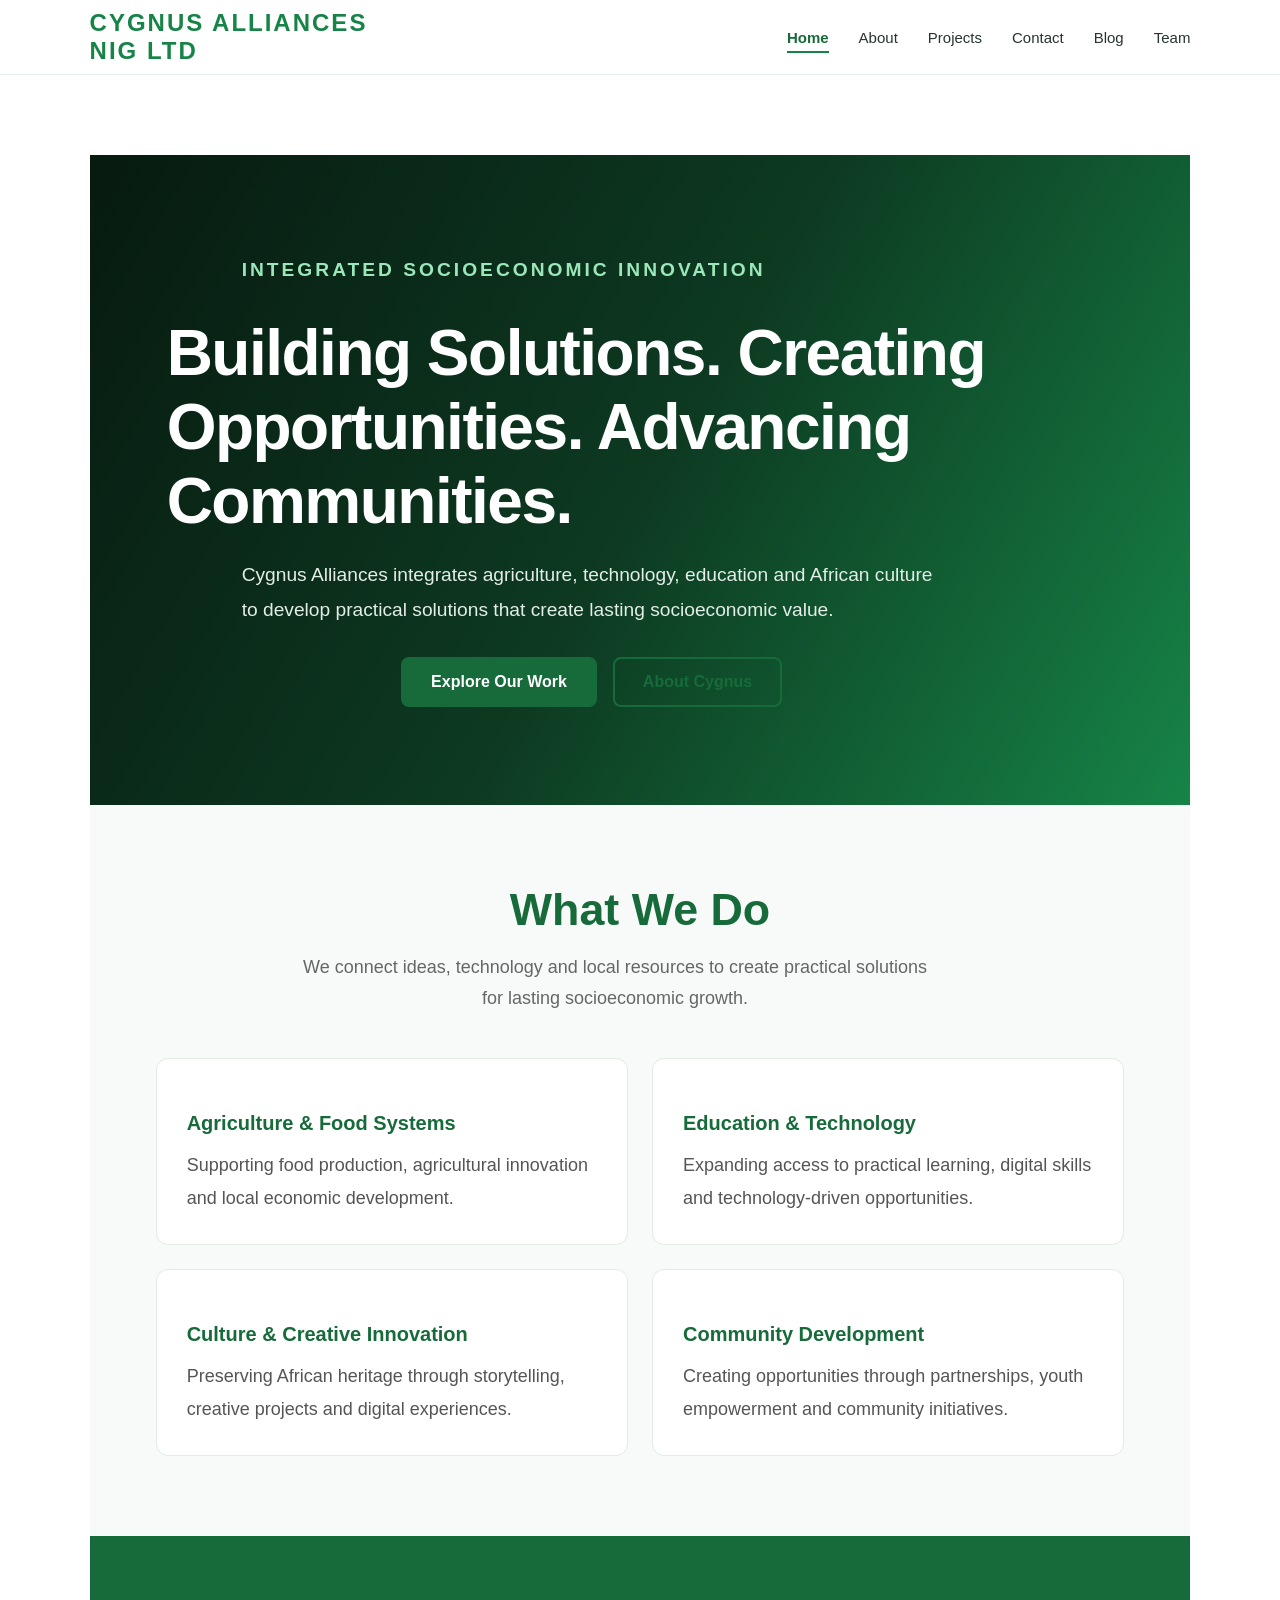
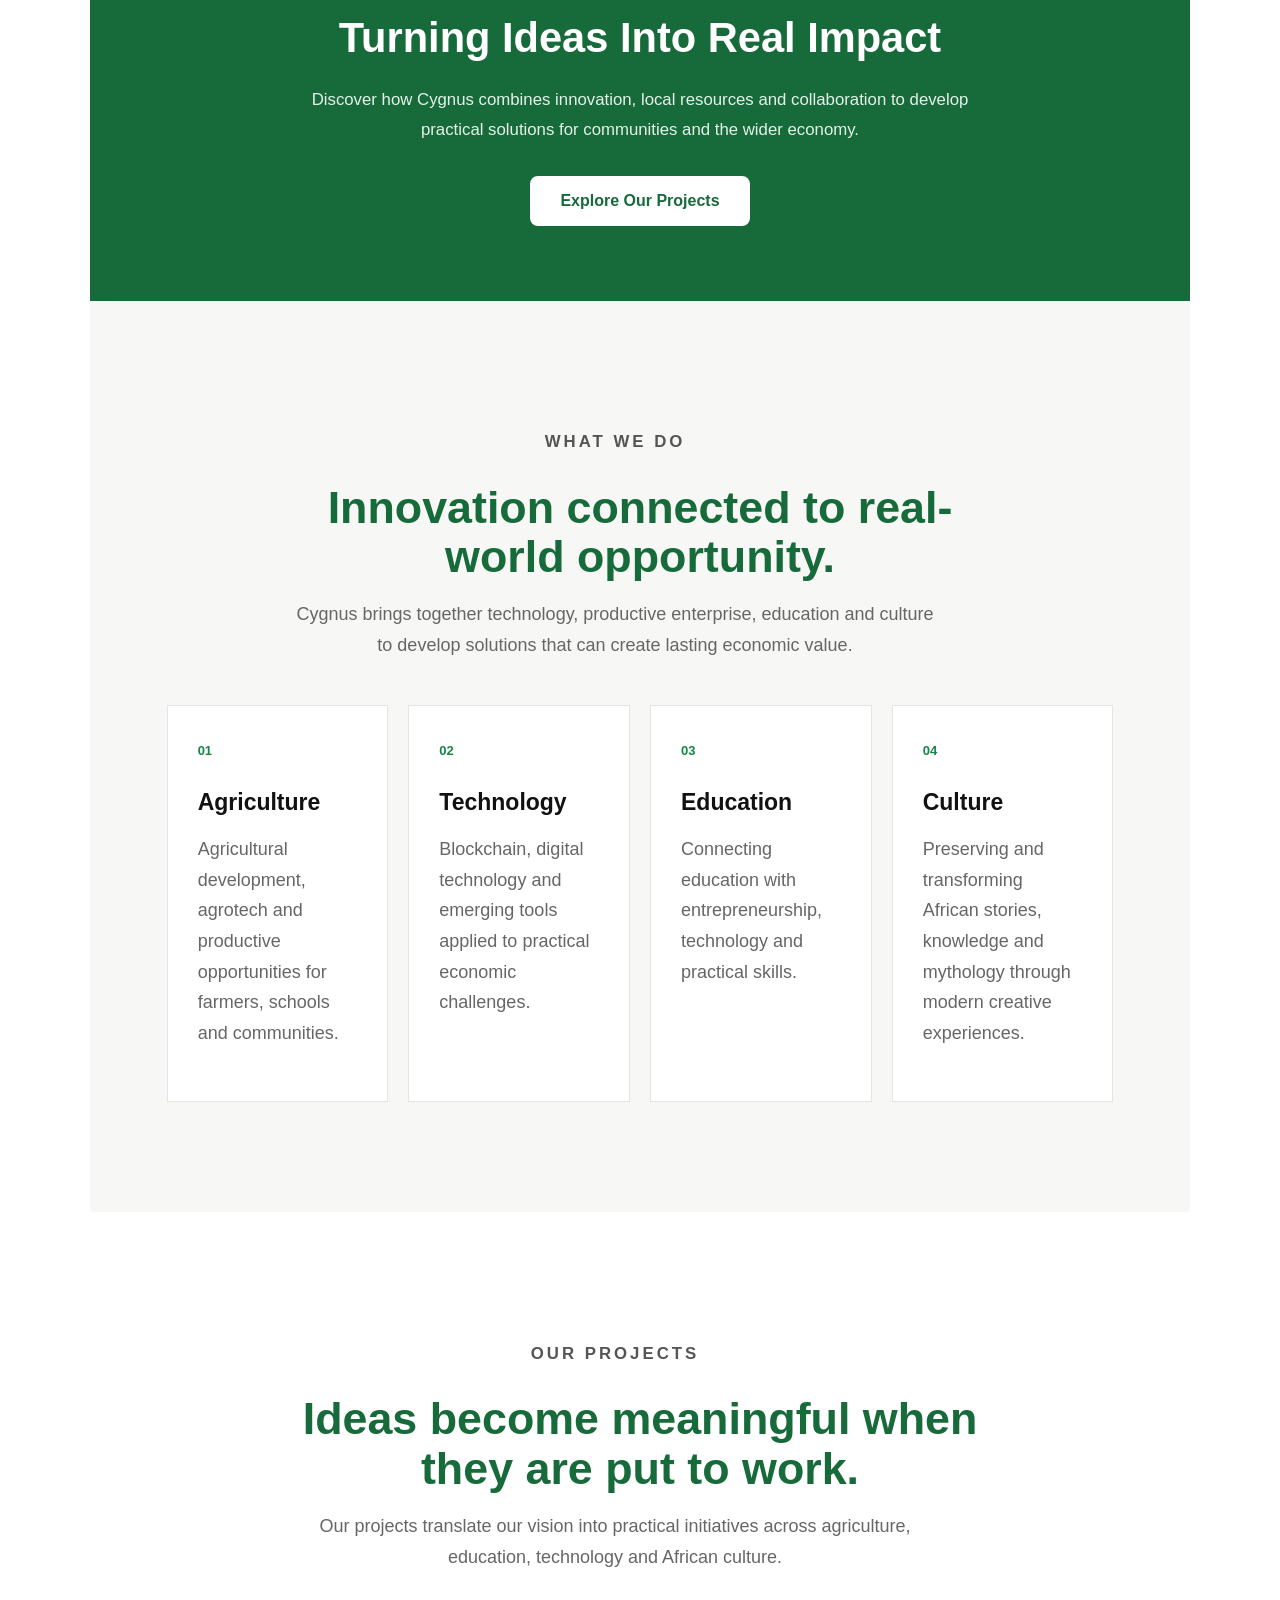
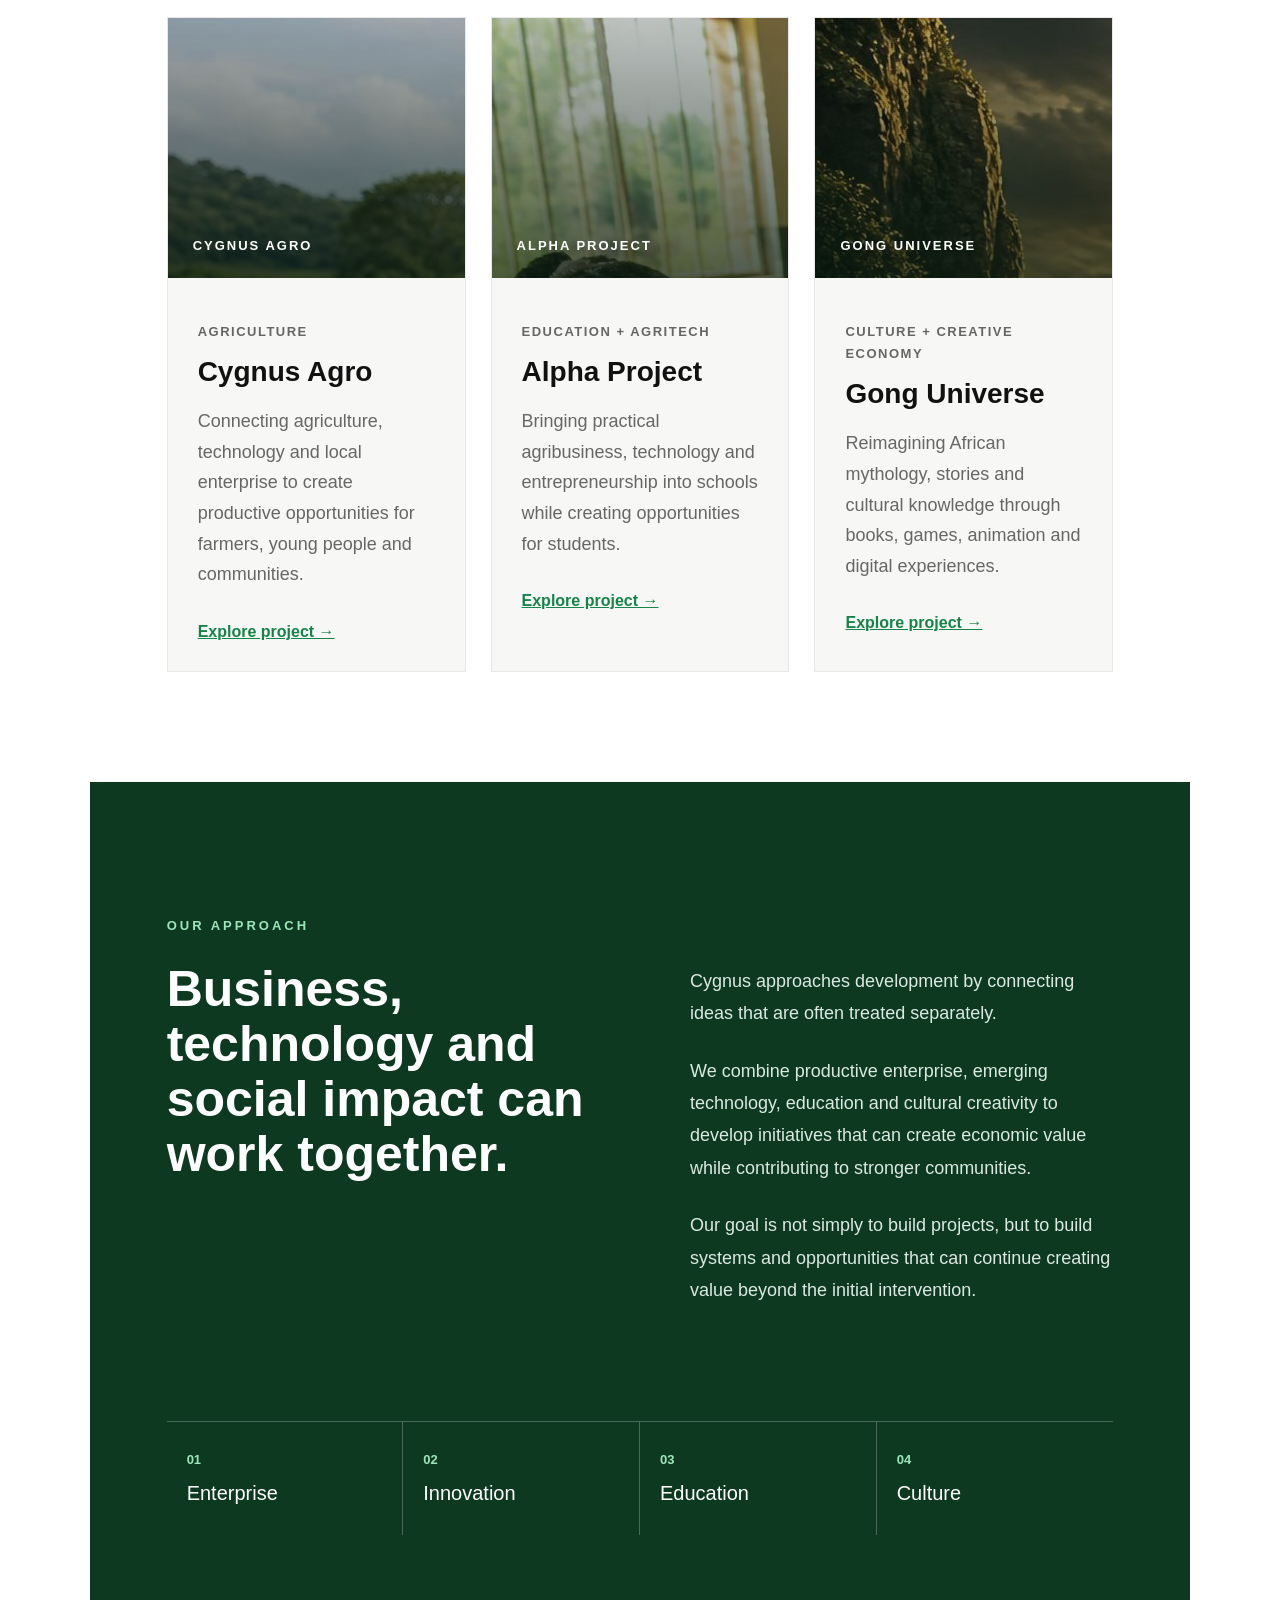
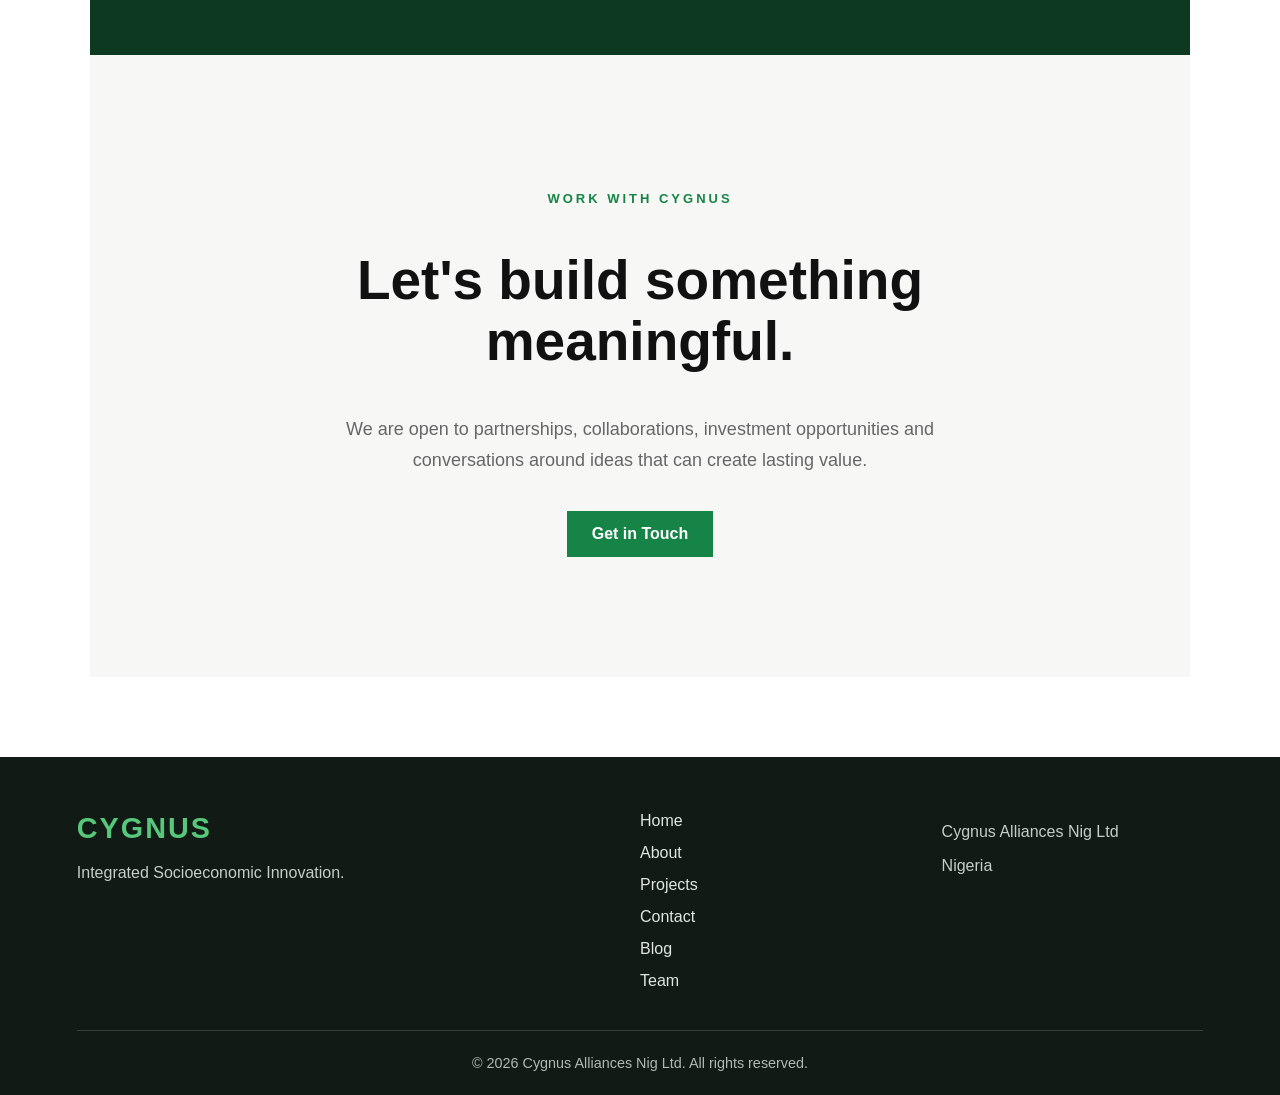
==== index.html @ 618f80ac "branched the Nav text Cygnus" ====
<!DOCTYPE html>
<html lang="en">

<head>

    <meta charset="UTF-8">

    <meta name="viewport" content="width=device-width, initial-scale=1.0">

    <title>Cygnus Alliances</title>

    <link rel="stylesheet" href="css/style.css">

</head>


<body>

    <header class="navbar">

    <div class="logo">
        CYGNUS ALLIANCES <br> NIG LTD
    </div>

    <nav>
        <a href="index.html" class="active" aria-current="page">Home</a>
        <a href="about.html">About</a>
        <a href="projects.html">Projects</a>
        <a href="contact.html">Contact</a>
        <a href="blog.html">Blog</a>
        <a href="team.html">Team</a>

    </nav>

</header>


    <main>

    <section class="hero">

        <div class="hero-content">

            <p class="eyebrow">
                INTEGRATED SOCIOECONOMIC INNOVATION
            </p>

            <h1>
                
Building Solutions. Creating Opportunities. Advancing Communities.

            </h1>

            <p class="hero-text">
                
Cygnus Alliances integrates agriculture, technology, education and African culture to develop practical solutions that create lasting socioeconomic value.

            </p>

            <div class="hero-buttons">

                <a href="projects.html" class="button primary">
                    Explore Our Work
                </a>

                <a href="about.html" class="button secondary">
                    About Cygnus
                </a>

            </div>

        </div>

        </section>

<section class="core-areas">
    <div class="section-heading">
        <h2>What We Do</h2>
        <p>
            We connect ideas, technology and local resources
            to create practical solutions for lasting socioeconomic growth.
        </p>
    </div>

    <div class="areas-grid">

        <div class="area-card">
            <h3>Agriculture &amp; Food Systems</h3>
            <p>
                Supporting food production, agricultural innovation
                and local economic development.
            </p>
        </div>

        <div class="area-card">
            <h3>Education &amp; Technology</h3>
            <p>
                Expanding access to practical learning, digital skills
                and technology-driven opportunities.
            </p>
        </div>

        <div class="area-card">
            <h3>Culture &amp; Creative Innovation</h3>
            <p>
                Preserving African heritage through storytelling,
                creative projects and digital experiences.
            </p>
        </div>

        <div class="area-card">
            <h3>Community Development</h3>
            <p>
                Creating opportunities through partnerships,
                youth empowerment and community initiatives.
            </p>
        </div>

    </div>
</section>

<section class="project-cta">
    <h2>Turning Ideas Into Real Impact</h2>

    <p>
        Discover how Cygnus combines innovation, local
        resources and collaboration to develop practical
        solutions for communities and the wider economy.
    </p>

    <a href="projects.html" class="button primary">
        Explore Our Projects
    </a>
</section>



    <!-- WHAT WE DO -->

    <section class="what-we-do">

        <div class="section-heading">

            <p class="eyebrow green">
                WHAT WE DO
            </p>

            <h2>
                Innovation connected to real-world opportunity.
            </h2>

            <p>
                Cygnus brings together technology, productive enterprise,
                education and culture to develop solutions that can create
                lasting economic value.
            </p>

        </div>


        <div class="services">

            <div class="service-card">

                <span>01</span>

                <h3>Agriculture</h3>

                <p>
                    Agricultural development, agrotech and productive
                    opportunities for farmers, schools and communities.
                </p>

            </div>


            <div class="service-card">

                <span>02</span>

                <h3>Technology</h3>

                <p>
                    Blockchain, digital technology and emerging tools
                    applied to practical economic challenges.
                </p>

            </div>


            <div class="service-card">

                <span>03</span>

                <h3>Education</h3>

                <p>
                    Connecting education with entrepreneurship,
                    technology and practical skills.
                </p>

            </div>


            <div class="service-card">

                <span>04</span>

                <h3>Culture</h3>

                <p>
                    Preserving and transforming African stories,
                    knowledge and mythology through modern creative
                    experiences.
                </p>

            </div>

        </div>

        </section>


    <!-- PROJECTS -->

    <section class="projects">

        <div class="section-heading">

            <p class="eyebrow green">
                OUR PROJECTS
            </p>

            <h2>
                Ideas become meaningful when they are put to work.
            </h2>

            <p>
                Our projects translate our vision into practical
                initiatives across agriculture, education, technology
                and African culture.
            </p>

        </div>


        <div class="project-grid">


            <!-- CYGNUS AGRO -->

            <article class="project-card">

                <div class="project-image agro-image">
                    <span>CYGNUS AGRO</span>
                </div>

                <div class="project-content">

                    <p class="project-category">
                        AGRICULTURE
                    </p>

                    <h3>
                        Cygnus Agro
                    </h3>

                    <p>
                        Connecting agriculture, technology and local
                        enterprise to create productive opportunities
                        for farmers, young people and communities.
                    </p>

                    <a href="projects.html">
                        Explore project →
                    </a>

                </div>

            </article>


            <!-- ALPHA PROJECT -->

            <article class="project-card">

                <div class="project-image alpha-image">
                    <span>ALPHA PROJECT</span>
                </div>

                <div class="project-content">

                    <p class="project-category">
                        EDUCATION + AGRITECH
                    </p>

                    <h3>
                        Alpha Project
                    </h3>

                    <p>
                        Bringing practical agribusiness, technology
                        and entrepreneurship into schools while
                        creating opportunities for students.
                    </p>

                    <a href="projects.html">
                        Explore project →
                    </a>

                </div>

            </article>


            <!-- GONG UNIVERSE -->

            <article class="project-card">

                <div class="project-image gong-image">
                    <span>GONG UNIVERSE</span>
                </div>

                <div class="project-content">

                    <p class="project-category">
                        CULTURE + CREATIVE ECONOMY
                    </p>

                    <h3>
                        Gong Universe
                    </h3>

                    <p>
                        Reimagining African mythology, stories and
                        cultural knowledge through books, games,
                        animation and digital experiences.
                    </p>

                    <a href="projects.html">
                        Explore project →
                    </a>

                </div>

            </article>


        </div>

        </section>


    <!-- OUR APPROACH -->

    <section class="approach">

        <div class="approach-content">

            <div class="approach-heading">

                <p class="eyebrow">
                    OUR APPROACH
                </p>

                <h2>
                    Business, technology and social impact can work together.
                </h2>

            </div>


            <div class="approach-text">

                <p>
                    Cygnus approaches development by connecting ideas
                    that are often treated separately.
                </p>

                <p>
                    We combine productive enterprise, emerging technology,
                    education and cultural creativity to develop initiatives
                    that can create economic value while contributing to
                    stronger communities.
                </p>

                <p>
                    Our goal is not simply to build projects, but to build
                    systems and opportunities that can continue creating
                    value beyond the initial intervention.
                </p>

            </div>

        </div>


        <div class="approach-pillars">

            <div>
                <strong>01</strong>
                <span>Enterprise</span>
            </div>

            <div>
                <strong>02</strong>
                <span>Innovation</span>
            </div>

            <div>
                <strong>03</strong>
                <span>Education</span>
            </div>

            <div>
                <strong>04</strong>
                <span>Culture</span>
            </div>

        </div>

        </section>


    <!-- CONTACT CTA -->

    <section class="contact-cta">

        <div class="contact-cta-content">

            <p class="eyebrow green"> 
                WORK WITH CYGNUS
            
            </p>

            <h2>
                Let's build something meaningful.
            </h2>

            <p>
                We are open to partnerships, collaborations,
                investment opportunities and conversations around
                ideas that can create lasting value.
            </p>

            <a href="contact.html" class="button cta-button">
                Get in Touch
            </a>

        </div>

    </section>


</main>
<footer>

    <div class="footer-content">

        <div class="footer-brand">

            <div class="logo">
                CYGNUS
            </div>

            <p>
                Integrated Socioeconomic Innovation.
            </p>

        </div>


        <div class="footer-links">

            <a href="index.html">Home</a>
            <a href="about.html">About</a>
            <a href="projects.html">Projects</a>
            <a href="contact.html">Contact</a>
            <a href="blog.html">Blog</a>
            <a href="team.html">Team</a>


        </div>


        <div class="footer-company">

            <p>
                Cygnus Alliances Nig Ltd
            </p>

            <p>
                Nigeria
            </p>

        </div>

    </div>


    <div class="footer-bottom">

        <p>
            © 2026 Cygnus Alliances Nig Ltd. All rights reserved.
        </p>

    </div>

</footer>

</body>

</html>
---- css/style.css ----
/* BASIC RESET */

* {
    box-sizing: border-box;
}

body {
    margin: 0;
    font-family: Arial, sans-serif;
    color: #111;
    background: white;
}


/* NAVIGATION */

.navbar {
    height: 75px;
    padding: 0 7%;
    display: flex;
    align-items: center;
    justify-content: space-between;

    background: white;
    border-bottom: 1px solid #eeeeee;
}

.logo {
    font-size: 24px;
    font-weight: bold;
    letter-spacing: 3px;
}

nav {
    display: flex;
    gap: 30px;
}

nav a {
    text-decoration: none;
    color: #111;
    font-size: 15px;
}

nav a:hover {
    color: #168447;
}
/* NAVIGATION POLISH */

.navbar {
    position: sticky;
    top: 0;
    z-index: 1000;
    background: rgba(255, 255, 255, 0.96);
    backdrop-filter: blur(12px);
    border-bottom: 1px solid #e8eee9;
}

.logo {
    font-weight: 800;
    letter-spacing: 2px;
    color: #168447;
}

.navbar nav a {
    position: relative;
    color: #26352c;
    text-decoration: none;
    transition: color 0.25s ease;
}

.navbar nav a:hover {
    color: #168447;
}

.navbar nav a::after {
    content: "";
    position: absolute;
    left: 0;
    bottom: -7px;
    width: 0;
    height: 2px;
    background: #168447;
    transition: width 0.25s ease;
}

.navbar nav a:hover::after {
    width: 100%;
}

/* MAIN CONTENT */

main {
    padding: 80px 7%;
}

h2 {
    font-size: 50px;
    max-width: 750px;
    line-height: 1.1;
}

main p {
    max-width: 650px;
    font-size: 18px;
    line-height: 1.7;
}
/* HERO SECTION */

.hero {
    min-height: 650px;

    display: flex;
    align-items: center;

    padding: 80px 7%;

    background:
        linear-gradient(
            120deg,
            #071a10,
            #0d3921,
            #168447
        );

    color: white;
}

.hero-content {
    max-width: 850px;
}

.eyebrow {
    color: #9be7b9;
    font-size: 13px;
    font-weight: bold;
    letter-spacing: 3px;
    margin-bottom: 25px;
}

.hero h1 {
    font-size: 65px;
    line-height: 1.05;
    margin: 0 0 30px;
}

.hero-text {
    max-width: 650px;
    font-size: 19px;
    line-height: 1.7;
    color: #e3eee7;
}

.hero-buttons {
    display: flex;
    gap: 15px;
    margin-top: 35px;
}

.button {
    display: inline-block;
    padding: 14px 25px;
    text-decoration: none;
    font-weight: bold;
    transition: 0.3s;
}

.primary {
    background: white;
    color: #0d3921;
}

.secondary {
    border: 1px solid rgba(255,255,255,0.5);
    color: white;
}

.button:hover {
    transform: translateY(-3px);
}
/* MOBILE RESPONSIVE DESIGN */

@media (max-width: 700px) {

    .navbar {
        height: auto;
        padding: 20px 6%;
        flex-direction: column;
        gap: 18px;
    }

    nav {
        gap: 18px;
        flex-wrap: wrap;
        justify-content: center;
    }

    .hero {
        min-height: 600px;
        padding: 70px 6%;
    }

    .hero h1 {
        font-size: 42px;
    }

    .hero-text {
        font-size: 17px;
    }

    .hero-buttons {
        flex-direction: column;
        align-items: flex-start;
    }

    .button {
        width: 100%;
        text-align: center;
    }

}
/* WHAT WE DO */

.what-we-do {
    padding: 110px 7%;
    background: #f7f8f6;
}

.section-heading {
    max-width: 750px;
    margin-bottom: 60px;
}

.green {
    color: #168447;
}

.section-heading h2 {
    font-size: 48px;
    line-height: 1.1;
    margin: 0 0 25px;
}

.section-heading > p:last-child {
    font-size: 18px;
    line-height: 1.7;
    color: #666;
}


/* SERVICE CARDS */

.services {
    display: grid;
    grid-template-columns: repeat(4, 1fr);
    gap: 20px;
}

.service-card {
    background: white;
    padding: 35px 30px;
    border: 1px solid #e5e5e5;
    transition: 0.3s;
}

.service-card span {
    font-size: 13px;
    font-weight: bold;
    color: #168447;
}

.service-card h3 {
    font-size: 23px;
    margin: 30px 0 15px;
}

.service-card p {
    color: #666;
    line-height: 1.7;
}

.service-card:hover {
    transform: translateY(-6px);
    border-color: #168447;
}


/* SERVICES ON SMALL SCREENS */

@media (max-width: 900px) {

    .services {
        grid-template-columns: repeat(2, 1fr);
    }

}


@media (max-width: 600px) {

    .section-heading h2 {
        font-size: 36px;
    }

    .services {
        grid-template-columns: 1fr;
    }

}
/* PROJECTS */

.projects {
    padding: 110px 7%;
    background: white;
}

.project-grid {
    display: grid;
    grid-template-columns: repeat(3, 1fr);
    gap: 25px;
}

.project-card {
    background: #f7f8f6;
    overflow: hidden;
    border: 1px solid #e8e8e8;
    transition: 0.3s;
}

.project-card:hover {
    transform: translateY(-6px);
}


/* PROJECT IMAGE AREAS */

.project-image {
    height: 260px;

    display: flex;
    align-items: flex-end;

    padding: 25px;

    background-size: cover;
    background-position: center;

    color: white;
}

.project-image span {
    font-size: 13px;
    font-weight: bold;
    letter-spacing: 2px;
}


/* TEMPORARY IMAGE BACKGROUNDS */

.agro-image {
    background:
        linear-gradient(
            rgba(7, 26, 16, 0.25),
            rgba(7, 26, 16, 0.7)
        ),
        url("../images/agro.jpg");

    background-color: #168447;
}

.alpha-image {
    background:
        linear-gradient(
            rgba(7, 26, 16, 0.25),
            rgba(7, 26, 16, 0.7)
        ),
        url("../images/alpha.jpg");

    background-color: #315f43;
}

.gong-image {
    background:
        linear-gradient(
            rgba(7, 26, 16, 0.25),
            rgba(7, 26, 16, 0.7)
        ),
        url("../images/gong.jpg");

    background-color: #452f20;
}


/* PROJECT CONTENT */

.project-content {
    padding: 30px;
}

.project-category {
    font-size: 12px;
    font-weight: bold;
    letter-spacing: 2px;
    color: #168447;
}

.project-content h3 {
    font-size: 28px;
    margin: 12px 0;
}

.project-content p {
    color: #666;
    line-height: 1.7;
}

.project-content a {
    display: inline-block;
    margin-top: 15px;
    color: #168447;
    font-weight: bold;
}


/* MOBILE */

@media (max-width: 900px) {

    .project-grid {
        grid-template-columns: 1fr;
    }

}
/* OUR APPROACH */

.approach {
    padding: 120px 7%;
    background: #0d3921;
    color: white;
}

.approach-content {
    display: grid;
    grid-template-columns: 1fr 1fr;
    gap: 100px;
    max-width: 1150px;
    margin: auto;
}

.approach-heading h2 {
    font-size: 50px;
    line-height: 1.1;
    margin-top: 20px;
}

.approach-text {
    padding-top: 45px;
}

.approach-text p {
    font-size: 18px;
    line-height: 1.8;
    color: #dce9e1;
    margin-bottom: 25px;
}

.approach-pillars {
    max-width: 1150px;
    margin: 90px auto 0;

    display: grid;
    grid-template-columns: repeat(4, 1fr);

    border-top: 1px solid rgba(255,255,255,0.25);
}

.approach-pillars div {
    padding: 30px 20px;
    border-right: 1px solid rgba(255,255,255,0.25);
}

.approach-pillars div:last-child {
    border-right: none;
}

.approach-pillars strong {
    display: block;
    font-size: 13px;
    color: #9be7b9;
    margin-bottom: 15px;
}

.approach-pillars span {
    font-size: 20px;
}


/* MOBILE */

@media (max-width: 800px) {

    .approach-content {
        grid-template-columns: 1fr;
        gap: 20px;
    }

    .approach-heading h2 {
        font-size: 38px;
    }

    .approach-text {
        padding-top: 0;
    }

    .approach-pillars {
        grid-template-columns: 1fr 1fr;
    }

    .approach-pillars div {
        border-bottom: 1px solid rgba(255,255,255,0.25);
    }

}
/* CONTACT CTA */

.contact-cta {
    padding: 120px 7%;
    text-align: center;
    background: #f7f8f6;
}

.contact-cta-content {
    max-width: 750px;
    margin: auto;
}

.contact-cta h2 {
    font-size: 55px;
    line-height: 1.1;
    margin: 15px 0 25px;
}

.contact-cta p:not(.eyebrow) {
    font-size: 18px;
    line-height: 1.7;
    color: #666;
    margin-bottom: 35px;
}

.cta-button {
    background: #168447;
    color: white;
}


/* FOOTER */

footer {
    background: #071a10;
    color: white;
    padding: 65px 7% 25px;
}

.footer-content {
    display: grid;
    grid-template-columns: 2fr 1fr 1fr;
    gap: 50px;
    max-width: 1150px;
    margin: auto;
}

.footer-brand p {
    color: #aebdb4;
    margin-top: 12px;
}

.footer-links {
    display: flex;
    flex-direction: column;
    gap: 12px;
}

.footer-links a {
    color: #dce9e1;
    text-decoration: none;
}

.footer-links a:hover {
    color: #9be7b9;
}

.footer-company p {
    color: #aebdb4;
    margin: 0 0 8px;
}

.footer-bottom {
    max-width: 1150px;
    margin: 55px auto 0;
    padding-top: 25px;
    border-top: 1px solid rgba(255,255,255,0.15);
}

.footer-bottom p {
    color: #7e9185;
    font-size: 13px;
}


/* MOBILE */

@media (max-width: 700px) {

    .contact-cta h2 {
        font-size: 40px;
    }

    .footer-content {
        grid-template-columns: 1fr;
        gap: 35px;
    }

}
/* ABOUT PAGE */

.page-hero {
    padding: 130px 7% 100px;
    background: #071a10;
    color: white;
}

.page-hero > div {
    max-width: 900px;
    margin: auto;
}

.page-hero h1 {
    font-size: 64px;
    line-height: 1.1;
    margin: 20px 0 30px;
}

.page-hero p:not(.eyebrow) {
    max-width: 700px;
    font-size: 19px;
    line-height: 1.7;
    color: #c7d5cd;
}

.about-intro {
    padding: 110px 7%;
    display: grid;
    grid-template-columns: 1fr 1fr;
    gap: 80px;
    max-width: 1150px;
    margin: auto;
}

.about-intro h2 {
    font-size: 42px;
    line-height: 1.2;
}

.about-text {
    padding-top: 25px;
}

.about-text p {
    font-size: 18px;
    line-height: 1.8;
    color: #666;
    margin-bottom: 25px;
}

.mission-section {
    padding: 100px 7%;
    background: #f7f8f6;
    display: grid;
    grid-template-columns: 1fr 1fr;
    gap: 30px;
}

.mission-card {
    background: white;
    padding: 50px;
    border: 1px solid #e5e9e5;
}

.mission-card h2 {
    font-size: 32px;
    line-height: 1.3;
    margin-top: 20px;
}

@media (max-width: 700px) {

    .page-hero {
        padding: 90px 7% 70px;
    }

    .page-hero h1 {
        font-size: 42px;
    }

    .about-intro {
        grid-template-columns: 1fr;
        gap: 30px;
        padding: 80px 7%;
    }

    .about-intro h2 {
        font-size: 34px;
    }

    .mission-section {
        grid-template-columns: 1fr;
        padding: 70px 7%;
    }

    .mission-card {
        padding: 35px;
    }

    .mission-card h2 {
        font-size: 27px;
    }

}
/* PROJECTS PAGE */

.project-page {
    padding: 100px 7%;
    max-width: 1200px;
    margin: auto;
}

.project-detail {
    display: grid;
    grid-template-columns: 1fr 1fr;
    gap: 70px;
    align-items: center;
    margin-bottom: 120px;
}

.project-detail.reverse {
    direction: rtl;
}

.project-detail.reverse .project-detail-content {
    direction: ltr;
}

.project-detail-image {
    min-height: 420px;
    display: flex;
    align-items: flex-end;
    padding: 30px;
    background-size: cover;
    background-position: center;
}

.project-detail-image span {
    color: white;
    font-size: 14px;
    font-weight: bold;
    letter-spacing: 2px;
}

.project-detail-content h2 {
    font-size: 48px;
    margin: 12px 0 25px;
}

.project-detail-content p:not(.project-category) {
    font-size: 17px;
    line-height: 1.8;
    color: #666;
    margin-bottom: 20px;
}

.project-category {
    color: #168447;
    font-size: 13px;
    font-weight: bold;
    letter-spacing: 1.5px;
}

@media (max-width: 700px) {

    .project-page {
        padding: 70px 7%;
    }

    .project-detail,
    .project-detail.reverse {
        grid-template-columns: 1fr;
        direction: ltr;
        gap: 35px;
        margin-bottom: 80px;
    }

    .project-detail-image {
        min-height: 300px;
    }

    .project-detail-content h2 {
        font-size: 38px;
    }

}
/* CONTACT PAGE */

.contact-section {
    padding: 110px 7%;
    max-width: 1150px;
    margin: auto;
    display: grid;
    grid-template-columns: 1fr 1fr;
    gap: 90px;
}

.contact-intro h2 {
    font-size: 42px;
    line-height: 1.2;
    margin: 15px 0 25px;
}

.contact-intro > p:not(.eyebrow) {
    font-size: 18px;
    line-height: 1.8;
    color: #666;
}

.contact-details {
    display: flex;
    flex-direction: column;
    gap: 35px;
}

.contact-item {
    padding-bottom: 25px;
    border-bottom: 1px solid #ddd;
}

.contact-item span {
    font-size: 12px;
    font-weight: bold;
    letter-spacing: 1.5px;
    color: #168447;
}

.contact-item h3 {
    font-size: 20px;
    margin-top: 10px;
    line-height: 1.4;
}

.contact-bottom {
    padding: 100px 7%;
    background: #f7f8f6;
}

.contact-bottom > div {
    max-width: 800px;
    margin: auto;
    text-align: center;
}

.contact-bottom h2 {
    font-size: 48px;
    line-height: 1.2;
    margin: 15px 0 20px;
}

.contact-bottom p:not(.eyebrow) {
    color: #666;
    font-size: 18px;
    line-height: 1.7;
    margin-bottom: 30px;
}

@media (max-width: 700px) {

    .contact-section {
        grid-template-columns: 1fr;
        gap: 60px;
        padding: 80px 7%;
    }

    .contact-intro h2 {
        font-size: 34px;
    }

    .contact-bottom {
        padding: 75px 7%;
    }

    .contact-bottom h2 {
        font-size: 36px;
    }

}
/* HERO ANIMATION */

.hero-content {
    animation: heroReveal 1s ease-out both;
}

@keyframes heroReveal {
    from {
        opacity: 0;
        transform: translateY(25px);
    }

    to {
        opacity: 1;
        transform: translateY(0);
    }
}

.hero-buttons .button {
    transition:
        transform 0.25s ease,
        background 0.25s ease,
        box-shadow 0.25s ease;
}

.hero-buttons .button:hover {
    transform: translateY(-3px);
    box-shadow: 0 10px 25px rgba(0, 0, 0, 0.15);
}
.contact-cta-content {
    display: flex;
    flex-direction: column;
    align-items: center;
    text-align: center;
    margin-left: auto;
    margin-right: auto;
}
.contact-bottom-content {
    display: flex;
    flex-direction: column;
    align-items: center;
    text-align: center;
    margin-left: auto;
    margin-right: auto;
}

/* Cygnus Contact Form */

.contact-form {
    max-width: 700px;
    margin: 60px auto;
    padding: 35px;
    background: #ffffff;
    border-radius: 14px;
    box-shadow: 0 8px 30px rgba(0, 0, 0, 0.08);
}

.contact-form h2 {
    color: #176b3a;
    font-size: 2rem;
    margin-bottom: 12px;
}

.contact-form p {
    color: #555555;
    line-height: 1.7;
    margin-bottom: 28px;
}

.contact-form form {
    display: flex;
    flex-direction: column;
    gap: 12px;
}

.contact-form label {
    color: #222222;
    font-weight: 600;
    margin-top: 8px;
}

.contact-form input,
.contact-form textarea {
    width: 100%;
    padding: 14px;
    border: 1px solid #d5ded7;
    border-radius: 8px;
    font: inherit;
    box-sizing: border-box;
    outline: none;
    transition: border-color 0.3s, box-shadow 0.3s;
}

.contact-form input:focus,
.contact-form textarea:focus {
    border-color: #198754;
    box-shadow: 0 0 0 3px rgba(25, 135, 84, 0.12);
}

.contact-form textarea {
    resize: vertical;
}

.contact-form button {
    margin-top: 16px;
    padding: 15px 22px;
    border: none;
    border-radius: 8px;
    background: #176b3a;
    color: #ffffff;
    font: inherit;
    font-weight: 600;
    cursor: pointer;
    transition: background 0.3s, transform 0.3s;
}

.contact-form button:hover {
    background: #104d2a;
    transform: translateY(-2px);
}

@media (max-width: 600px) {
    .contact-form {
        margin: 35px 16px;
        padding: 24px 18px;
    }

    .contact-form h2 {
        font-size: 1.6rem;
    }
}

/* Homepage Hero Heading */

.hero h1 {
    max-width: 900px;
    margin: 0 auto 20px;
    font-size: clamp(2.2rem, 5vw, 4.5rem);
    line-height: 1.15;
    font-weight: 800;
    letter-spacing: -1.5px;
}

.hero p {
    max-width: 700px;
    margin: 0 auto 30px;
    font-size: clamp(1rem, 2vw, 1.2rem);
    line-height: 1.8;
}

@media (max-width: 600px) {
    .hero h1 {
        letter-spacing: -0.5px;
    }
}

/* Hero Buttons */

.hero-buttons {
    display: flex;
    justify-content: center;
    align-items: center;
    gap: 16px;
    flex-wrap: wrap;
    margin-top: 30px;
}

.hero-buttons .button {
    display: inline-block;
    padding: 14px 28px;
    border-radius: 8px;
    text-decoration: none;
    font-weight: 600;
    font-size: 1rem;
    transition: all 0.3s ease;
}

.hero-buttons .primary {
    background: #176b3a;
    color: #ffffff;
    border: 2px solid #176b3a;
}

.hero-buttons .primary:hover {
    background: #104d2a;
    border-color: #104d2a;
    transform: translateY(-3px);
}

.hero-buttons .secondary {
    background: transparent;
    color: #176b3a;
    border: 2px solid #176b3a;
}

.hero-buttons .secondary:hover {
    background: #176b3a;
    color: #ffffff;
    transform: translateY(-3px);
}

.hero-buttons .button:focus-visible {
    outline: 3px solid #82c99a;
    outline-offset: 4px;
}

@media (max-width: 480px) {
    .hero-buttons {
        gap: 12px;
    }

    .hero-buttons .button {
        padding: 12px 20px;
        font-size: 0.95rem;
    }
}

/* Cygnus Core Areas */

.core-areas {
    padding: 80px 6%;
    background: #f7faf8;
}

.section-heading {
    max-width: 700px;
    margin: 0 auto 45px;
    text-align: center;
}

.section-heading h2 {
    color: #176b3a;
    font-size: clamp(2rem, 4vw, 2.8rem);
    margin-bottom: 16px;
}

.section-heading p {
    color: #555;
    font-size: 1.05rem;
    line-height: 1.8;
}

.areas-grid {
    display: grid;
    grid-template-columns: repeat(2, minmax(0, 1fr));
    gap: 24px;
    max-width: 1100px;
    margin: 0 auto;
}

.area-card {
    background: #ffffff;
    padding: 30px;
    border: 1px solid #e2ebe4;
    border-radius: 12px;
    transition: transform 0.3s ease,
                box-shadow 0.3s ease,
                border-color 0.3s ease;
}

.area-card:hover {
    transform: translateY(-5px);
    border-color: #198754;
    box-shadow: 0 12px 28px rgba(0, 0, 0, 0.07);
}

.area-card h3 {
    color: #176b3a;
    font-size: 1.25rem;
    line-height: 1.4;
    margin-bottom: 12px;
}

.area-card p {
    color: #555;
    line-height: 1.8;
    margin: 0;
}

@media (max-width: 650px) {
    .core-areas {
        padding: 55px 20px;
    }

    .areas-grid {
        grid-template-columns: 1fr;
        gap: 18px;
    }

    .area-card {
        padding: 24px;
    }
}

/* Project Call to Action */

.project-cta {
    padding: 75px 24px;
    text-align: center;
    background: #176b3a;
    color: #ffffff;
}

.project-cta h2 {
    max-width: 750px;
    margin: 0 auto 20px;
    font-size: clamp(1.8rem, 4vw, 2.6rem);
    line-height: 1.3;
}

.project-cta p {
    max-width: 680px;
    margin: 0 auto 30px;
    color: #e5f2e9;
    line-height: 1.8;
    font-size: 1.05rem;
}

.project-cta .button {
    display: inline-block;
    padding: 14px 28px;
    border-radius: 8px;
    border: 2px solid #ffffff;
    background: #ffffff;
    color: #176b3a;
    text-decoration: none;
    font-weight: 600;
    transition: transform 0.3s ease,
                background 0.3s ease,
                color 0.3s ease;
}

.project-cta .button:hover {
    background: transparent;
    color: #ffffff;
    transform: translateY(-3px);
}

@media (max-width: 600px) {
    .project-cta {
        padding: 55px 20px;
    }

    .project-cta p {
        font-size: 1rem;
    }
}

/* Cygnus Website Footer */

footer {
    background: #111a14;
    color: #ffffff;
    padding: 55px 6% 20px;
}

.footer-content {
    max-width: 1200px;
    margin: 0 auto;
    display: grid;
    grid-template-columns: 2fr 1fr 1fr;
    gap: 40px;
    align-items: start;
}

.footer-brand .logo {
    font-size: 1.8rem;
    font-weight: 800;
    color: #56c77b;
    letter-spacing: 2px;
    margin-bottom: 14px;
}

.footer-brand p,
.footer-company p {
    color: #c5cec8;
    line-height: 1.8;
    margin: 6px 0;
}

.footer-links {
    display: flex;
    flex-direction: column;
    gap: 14px;
}

.footer-links a {
    color: #e0e7e2;
    text-decoration: none;
    transition: color 0.3s ease;
}

.footer-links a:hover {
    color: #56c77b;
}

.footer-bottom {
    max-width: 1200px;
    margin: 40px auto 0;
    padding-top: 20px;
    border-top: 1px solid #354139;
    text-align: center;
}

.footer-bottom p {
    color: #aebbb2;
    font-size: 0.9rem;
    line-height: 1.7;
    margin: 0;
}

@media (max-width: 650px) {
    .footer-content {
        grid-template-columns: 1fr;
        gap: 28px;
    }

    footer {
        padding: 40px 22px 20px;
    }

    .footer-bottom {
        margin-top: 30px;
    }
}

/* About Page: Our Approach */

.approach-section {
    padding: 80px 6%;
    background: #f7faf8;
}

.approach-grid {
    display: grid;
    grid-template-columns: repeat(3, minmax(0, 1fr));
    gap: 24px;
    max-width: 1100px;
    margin: 40px auto 0;
}

.approach-card {
    background: #ffffff;
    padding: 28px;
    border: 1px solid #e2ebe4;
    border-radius: 12px;
    transition: transform 0.3s ease,
                box-shadow 0.3s ease;
}

.approach-card:hover {
    transform: translateY(-4px);
    box-shadow: 0 10px 25px rgba(0, 0, 0, 0.06);
}

.approach-card h3 {
    color: #176b3a;
    font-size: 1.15rem;
    line-height: 1.5;
    margin-bottom: 12px;
}

.approach-card p {
    color: #555555;
    line-height: 1.8;
    margin: 0;
}

@media (max-width: 750px) {
    .approach-section {
        padding: 55px 20px;
    }

    .approach-grid {
        grid-template-columns: 1fr;
        gap: 18px;
    }
}

/* Projects Page Closing Section */
.projects-closing {
    padding: 75px 24px;
    text-align: center;
    background: #f7faf8;
}

.projects-closing .eyebrow {
    color: #176b3a;
    font-size: 0.85rem;
    font-weight: 700;
    letter-spacing: 1.5px;
    margin-bottom: 18px;
}

.projects-closing h2 {
    max-width: 750px;
    margin: 0 auto 20px;
    color: #176b3a;
    font-size: clamp(1.8rem, 4vw, 2.6rem);
    line-height: 1.3;
}

.projects-closing > p:not(.eyebrow) {
    max-width: 700px;
    margin: 0 auto 30px;
    color: #555;
    font-size: 1.05rem;
    line-height: 1.8;
}

.projects-closing .button {
    display: inline-block;
    padding: 14px 28px;
    border-radius: 8px;
    background: #176b3a;
    color: #ffffff;
    border: 2px solid #176b3a;
    text-decoration: none;
    font-weight: 600;
    transition: background 0.3s ease,
                transform 0.3s ease;
}

.projects-closing .button:hover {
    background: #104d2a;
    border-color: #104d2a;
    transform: translateY(-3px);
}

@media (max-width: 600px) {
    .projects-closing {
        padding: 55px 20px;
    }

    .projects-closing > p:not(.eyebrow) {
        font-size: 1rem;
    }
}

/* Active Navigation Link */
nav a.active {
    color: #176b3a;
    font-weight: 700;
}

nav a.active::after {
    width: 100%;
}

/* Contact Page Options */
.contact-options {
    padding: 70px 6%;
    background: #f7faf8;
}

.contact-options-grid {
    display: grid;
    grid-template-columns: repeat(3, minmax(0, 1fr));
    gap: 22px;
    max-width: 1100px;
    margin: 0 auto;
}

.contact-option {
    padding: 28px;
    background: #ffffff;
    border: 1px solid #e2ebe4;
    border-radius: 12px;
    transition: transform 0.3s ease,
                box-shadow 0.3s ease;
}

.contact-option:hover {
    transform: translateY(-4px);
    box-shadow: 0 10px 25px rgba(0, 0, 0, 0.06);
}

.contact-option h3 {
    margin-bottom: 12px;
    color: #176b3a;
    font-size: 1.2rem;
}

.contact-option p {
    margin: 0;
    color: #555555;
    line-height: 1.8;
}

@media (max-width: 750px) {
    .contact-options {
        padding: 55px 20px;
    }

    .contact-options-grid {
        grid-template-columns: 1fr;
        gap: 18px;
    }
}

/* Contact Form Section Styling */
.contact-form {
    padding: 80px 24px;
    background: #edf5ef;
}

.contact-form h2 {
    max-width: 700px;
    margin: 0 auto 14px;
    color: #176b3a;
    font-size: clamp(1.8rem, 4vw, 2.5rem);
    text-align: center;
    line-height: 1.3;
}

.contact-form > p {
    max-width: 650px;
    margin: 0 auto 35px;
    color: #536158;
    text-align: center;
    line-height: 1.8;
}

.contact-form form {
    max-width: 700px;
    margin: 0 auto;
    padding: 35px;
    background: #ffffff;
    border: 1px solid #dce9df;
    border-radius: 16px;
    box-shadow: 0 12px 35px rgba(23, 107, 58, 0.08);
}

.contact-form label {
    display: block;
    margin: 18px 0 8px;
    color: #24382b;
    font-weight: 600;
}

.contact-form input,
.contact-form textarea {
    width: 100%;
    padding: 13px 14px;
    border: 1px solid #d3ded6;
    border-radius: 8px;
    background: #fbfdfb;
    color: #24382b;
    font: inherit;
    box-sizing: border-box;
    transition: border-color 0.2s ease,
                box-shadow 0.2s ease;
}

.contact-form input:focus,
.contact-form textarea:focus {
    outline: none;
    border-color: #198754;
    box-shadow: 0 0 0 3px rgba(25, 135, 84, 0.12);
}

.contact-form textarea {
    resize: vertical;
    min-height: 150px;
}

.contact-form button {
    display: inline-block;
    margin-top: 24px;
    padding: 14px 28px;
    border: 2px solid #176b3a;
    border-radius: 8px;
    background: #176b3a;
    color: #ffffff;
    font: inherit;
    font-weight: 600;
    cursor: pointer;
    transition: background 0.3s ease,
                transform 0.3s ease;
}

.contact-form button:hover {
    background: #104d2a;
    border-color: #104d2a;
    transform: translateY(-2px);
}

.contact-form button:focus-visible {
    outline: 3px solid #82c99a;
    outline-offset: 4px;
}

@media (max-width: 600px) {
    .contact-form {
        padding: 55px 18px;
    }

    .contact-form form {
        padding: 24px 20px;
    }

    .contact-form button {
        width: 100%;
    }
}

/* Blog and Team Pages */
.blog-section,
.team-section {
    padding: 80px 6%;
    background: #f7faf8;
}

.blog-grid,
.team-grid {
    display: grid;
    grid-template-columns: repeat(3, minmax(0, 1fr));
    gap: 24px;
    max-width: 1150px;
    margin: 40px auto 0;
}

.blog-card,
.team-card {
    overflow: hidden;
    background: #ffffff;
    border: 1px solid #e2ebe4;
    border-radius: 12px;
    transition: transform 0.3s ease,
                box-shadow 0.3s ease;
}

.blog-card:hover,
.team-card:hover {
    transform: translateY(-5px);
    box-shadow: 0 12px 28px rgba(0, 0, 0, 0.07);
}

.blog-image {
    min-height: 190px;
    display: flex;
    align-items: end;
    padding: 20px;
    box-sizing: border-box;
    background: linear-gradient(135deg, #176b3a, #a9d6b6);
}

.blog-image span {
    color: #ffffff;
    font-size: 1.3rem;
    font-weight: 700;
}

.blog-content,
.team-info {
    padding: 25px;
}

.blog-category {
    color: #176b3a;
    font-size: 0.78rem;
    font-weight: 700;
    letter-spacing: 1px;
}

.blog-content h3,
.team-info h3 {
    color: #203528;
    font-size: 1.2rem;
    line-height: 1.5;
    margin: 12px 0;
}

.blog-content > p:not(.blog-category),
.team-info > p:not(.team-role) {
    color: #555555;
    line-height: 1.8;
}

.blog-status {
    display: inline-block;
    margin-top: 10px;
    color: #176b3a;
    font-size: 0.9rem;
    font-weight: 600;
}

/* Team Photo Placeholders */
.team-photo {
    min-height: 260px;
    display: flex;
    align-items: center;
    justify-content: center;
    background: #e5eee7;
    border-bottom: 1px solid #d5e3d8;
}

.team-photo span {
    color: #587060;
    font-size: 0.95rem;
}

.team-role {
    color: #176b3a;
    font-weight: 600;
    margin: 0 0 12px;
}

@media (max-width: 800px) {
    .blog-grid,
    .team-grid {
        grid-template-columns: repeat(2, minmax(0, 1fr));
    }
}

@media (max-width: 550px) {
    .blog-section,
    .team-section {
        padding: 55px 20px;
    }

    .blog-grid,
    .team-grid {
        grid-template-columns: 1fr;
        gap: 20px;
    }

    .team-photo {
        min-height: 300px;
    }
}

/* Team Member Social Links */
.team-socials {
    display: flex;
    flex-wrap: wrap;
    gap: 10px;
    margin-top: 20px;
}

.team-socials a {
    display: inline-block;
    padding: 9px 15px;
    border: 1px solid #176b3a;
    border-radius: 7px;
    color: #176b3a;
    background: #ffffff;
    font-size: 0.9rem;
    font-weight: 600;
    text-decoration: none;
    transition: background 0.25s ease,
                color 0.25s ease,
                transform 0.25s ease;
}

.team-socials a:hover {
    background: #176b3a;
    color: #ffffff;
    transform: translateY(-2px);
}

.team-socials a:focus-visible {
    outline: 3px solid #82c99a;
    outline-offset: 3px;
}

/* Blog Article Page */
.article-page {
    background: #ffffff;
}

.article-header {
    max-width: 850px;
    margin: 0 auto;
    padding: 75px 24px 40px;
    text-align: center;
}

.article-header h1 {
    margin: 18px 0;
    color: #183b27;
    font-size: clamp(2.1rem, 5vw, 3.5rem);
    line-height: 1.2;
}

.article-intro {
    max-width: 750px;
    margin: 0 auto 22px;
    color: #536158;
    font-size: 1.15rem;
    line-height: 1.8;
}

.article-meta {
    color: #6a756d;
    font-size: 0.9rem;
}

.article-cover {
    max-width: 1000px;
    min-height: 300px;
    margin: 0 auto 55px;
    padding: 30px;
    display: flex;
    align-items: end;
    box-sizing: border-box;
    border-radius: 14px;
    background: linear-gradient(135deg, #124c2c, #8fbd9b);
}

.article-cover span {
    color: #ffffff;
    font-size: 1.5rem;
    font-weight: 700;
}

.article-body {
    max-width: 760px;
    margin: 0 auto;
    padding: 0 24px 80px;
}

.article-body h2 {
    margin: 40px 0 15px;
    color: #176b3a;
    font-size: 1.7rem;
    line-height: 1.4;
}

.article-body p {
    margin: 0 0 20px;
    color: #454f48;
    font-size: 1.05rem;
    line-height: 1.95;
}

.article-back-link {
    display: inline-block;
    margin-top: 25px;
    color: #176b3a;
    font-weight: 700;
    text-decoration: none;
}

.article-back-link:hover {
    text-decoration: underline;
}

@media (max-width: 600px) {
    .article-header {
        padding: 55px 20px 30px;
    }

    .article-cover {
        min-height: 210px;
        margin: 0 16px 35px;
        border-radius: 10px;
    }

    .article-body {
        padding: 0 20px 55px;
    }

    .article-body h2 {
        font-size: 1.45rem;
    }

    .article-body p {
        font-size: 1rem;
    }
}
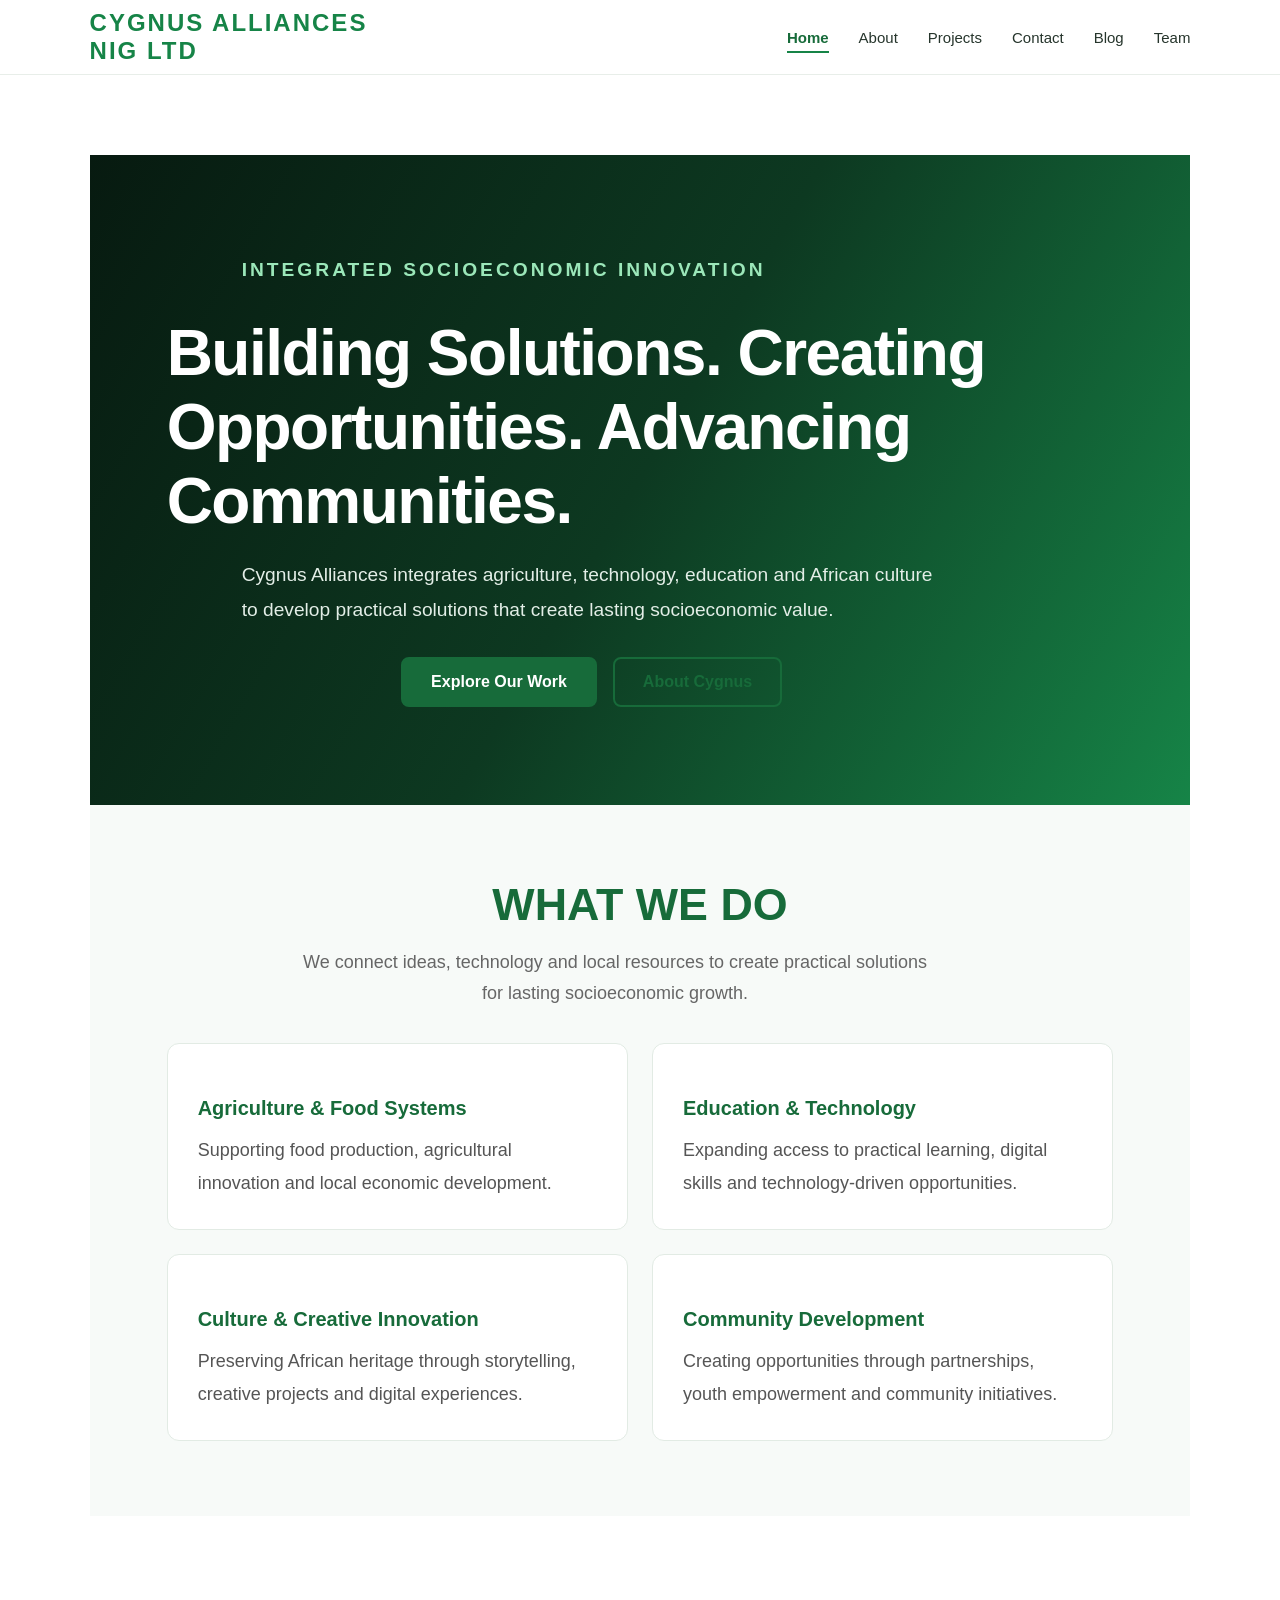
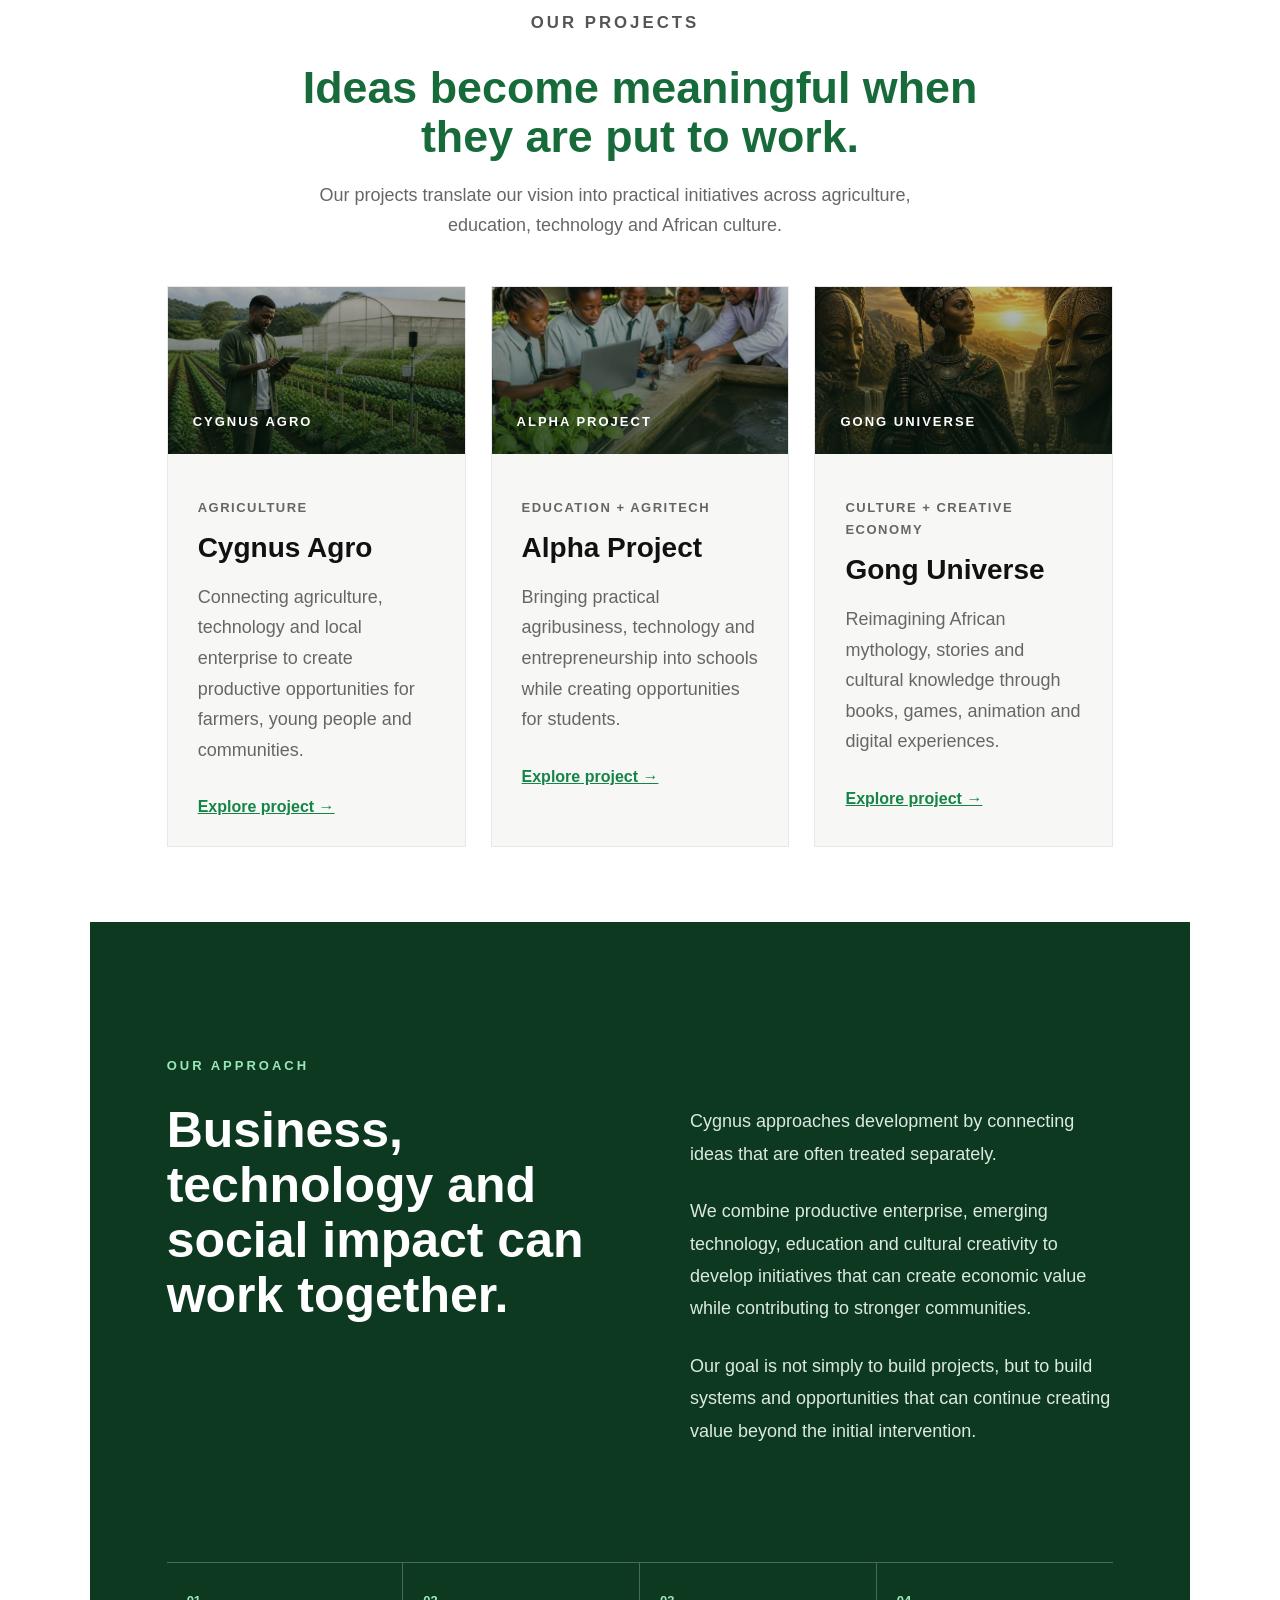
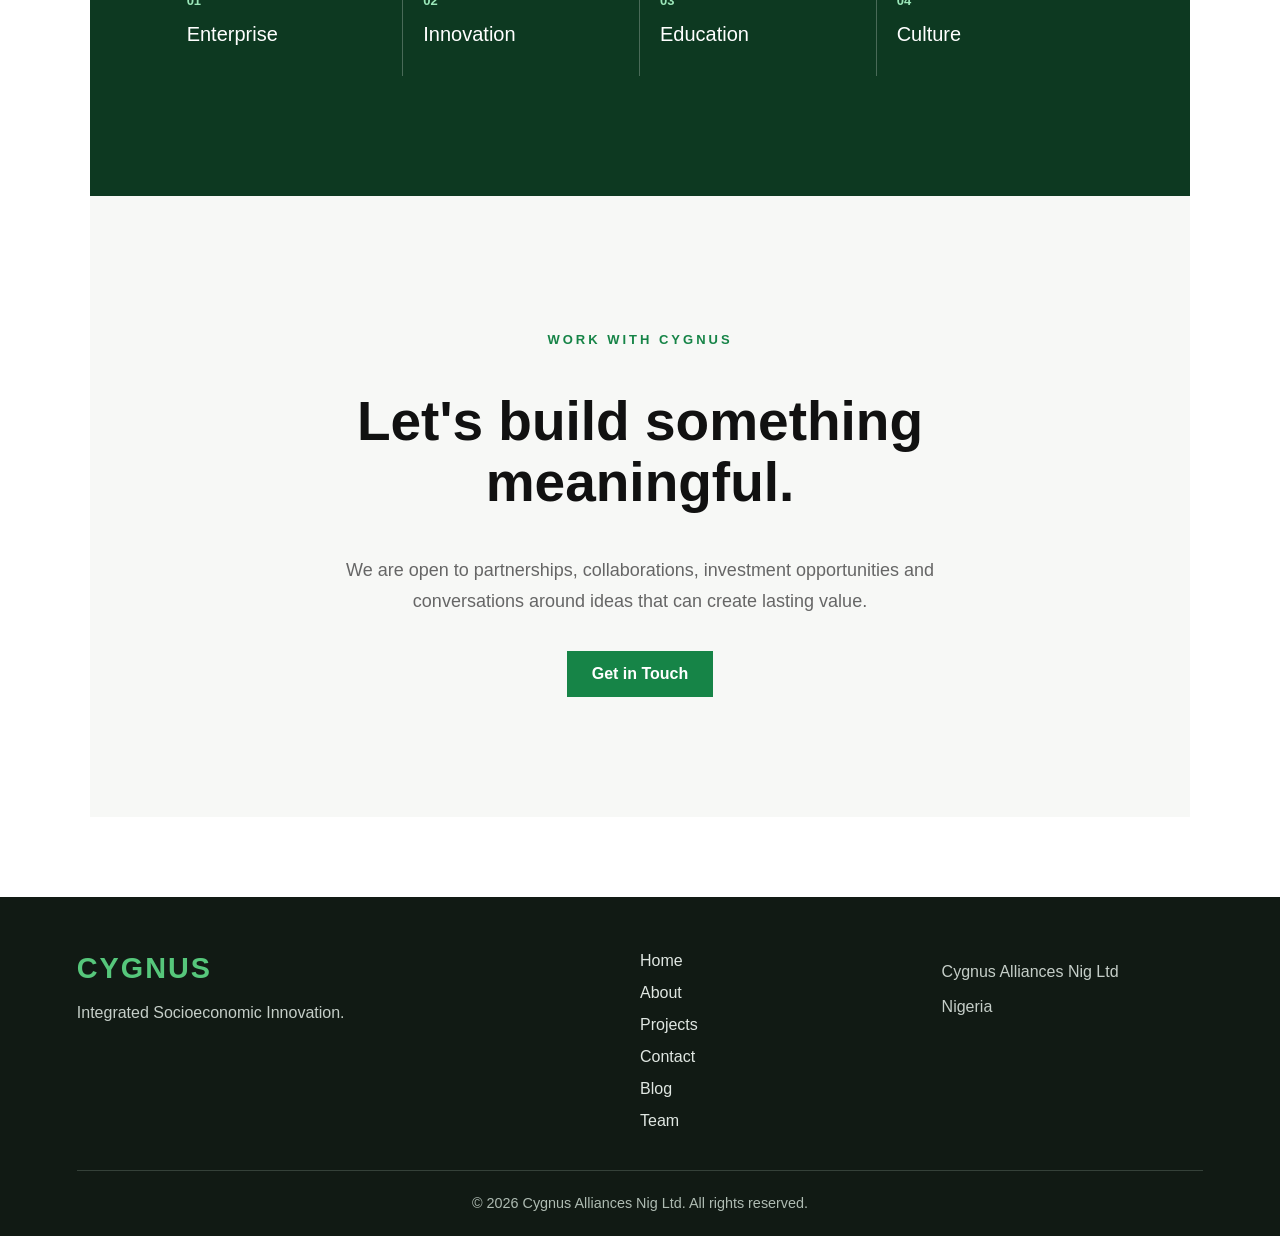
==== commit d7293398: "enhanced index" ====
--- a/index.html
+++ b/index.html
@@ -16,24 +16,27 @@
 
 <body>
 
-    <header class="navbar">
-
+<header class="navbar">
     <div class="logo">
         CYGNUS ALLIANCES <br> NIG LTD
     </div>
 
-    <nav>
+    <button class="menu-toggle" id="menuToggle"
+        aria-label="Open navigation menu"
+        aria-expanded="false"
+        aria-controls="mainNav">
+        ☰
+    </button>
+
+    <nav id="mainNav">
         <a href="index.html" class="active" aria-current="page">Home</a>
         <a href="about.html">About</a>
         <a href="projects.html">Projects</a>
         <a href="contact.html">Contact</a>
         <a href="blog.html">Blog</a>
         <a href="team.html">Team</a>
-
     </nav>
-
 </header>
-
 
     <main>
 
@@ -75,7 +78,7 @@
 
 <section class="core-areas">
     <div class="section-heading">
-        <h2>What We Do</h2>
+        <h2>WHAT WE DO</h2>
         <p>
             We connect ideas, technology and local resources
             to create practical solutions for lasting socioeconomic growth.
@@ -118,108 +121,6 @@
 
     </div>
 </section>
-
-<section class="project-cta">
-    <h2>Turning Ideas Into Real Impact</h2>
-
-    <p>
-        Discover how Cygnus combines innovation, local
-        resources and collaboration to develop practical
-        solutions for communities and the wider economy.
-    </p>
-
-    <a href="projects.html" class="button primary">
-        Explore Our Projects
-    </a>
-</section>
-
-
-
-    <!-- WHAT WE DO -->
-
-    <section class="what-we-do">
-
-        <div class="section-heading">
-
-            <p class="eyebrow green">
-                WHAT WE DO
-            </p>
-
-            <h2>
-                Innovation connected to real-world opportunity.
-            </h2>
-
-            <p>
-                Cygnus brings together technology, productive enterprise,
-                education and culture to develop solutions that can create
-                lasting economic value.
-            </p>
-
-        </div>
-
-
-        <div class="services">
-
-            <div class="service-card">
-
-                <span>01</span>
-
-                <h3>Agriculture</h3>
-
-                <p>
-                    Agricultural development, agrotech and productive
-                    opportunities for farmers, schools and communities.
-                </p>
-
-            </div>
-
-
-            <div class="service-card">
-
-                <span>02</span>
-
-                <h3>Technology</h3>
-
-                <p>
-                    Blockchain, digital technology and emerging tools
-                    applied to practical economic challenges.
-                </p>
-
-            </div>
-
-
-            <div class="service-card">
-
-                <span>03</span>
-
-                <h3>Education</h3>
-
-                <p>
-                    Connecting education with entrepreneurship,
-                    technology and practical skills.
-                </p>
-
-            </div>
-
-
-            <div class="service-card">
-
-                <span>04</span>
-
-                <h3>Culture</h3>
-
-                <p>
-                    Preserving and transforming African stories,
-                    knowledge and mythology through modern creative
-                    experiences.
-                </p>
-
-            </div>
-
-        </div>
-
-        </section>
-
 
     <!-- PROJECTS -->
 
@@ -508,6 +409,8 @@
 
 </footer>
 
+<script src="js/navigation.js"></script>
+
 </body>
 
 </html>
--- a/css/style.css
+++ b/css/style.css
@@ -182,18 +182,29 @@
 
 @media (max-width: 700px) {
 
-    .navbar {
-        height: auto;
-        padding: 20px 6%;
-        flex-direction: column;
-        gap: 18px;
-    }
-
-    nav {
-        gap: 18px;
-        flex-wrap: wrap;
-        justify-content: center;
-    }
+.navbar {
+    height: auto;
+    min-height: 70px;
+    padding: 15px 6%;
+    flex-direction: row;
+    justify-content: space-between;
+    position: sticky;
+    top: 0;
+    z-index: 1000;
+}
+
+.navbar nav {
+    display: none;
+    width: 100%;
+    flex-direction: column;
+    gap: 20px;
+    padding: 20px 0 10px;
+    align-items: center;
+}
+
+.navbar nav.open {
+    display: flex;
+}
 
     .hero {
         min-height: 600px;
@@ -1871,3 +1882,242 @@
         font-size: 1rem;
     }
 }
+
+/* CYGNUS BLOG ARCHIVE FILTERS */
+
+.blog-archive {
+    margin: 0 0 32px;
+    padding: 24px;
+    background: linear-gradient(135deg, #f2f8f2, #ffffff);
+    border: 1px solid #dce9dc;
+    border-radius: 14px;
+}
+
+.blog-archive-heading h3 {
+    margin: 0 0 6px;
+    color: #173d2b;
+    font-size: 1.25rem;
+}
+
+.blog-archive-heading p {
+    margin: 0 0 18px;
+    color: #627268;
+    font-size: 0.95rem;
+}
+
+.blog-filters {
+    display: flex;
+    align-items: center;
+    flex-wrap: wrap;
+    gap: 10px;
+}
+
+.blog-filter,
+#blog-year {
+    min-height: 42px;
+    padding: 10px 16px;
+    border: 1px solid #cbdccd;
+    border-radius: 8px;
+    background: #ffffff;
+    color: #234533;
+    font: inherit;
+    font-size: 0.9rem;
+    cursor: pointer;
+    transition: background 0.2s ease, color 0.2s ease,
+                border-color 0.2s ease, transform 0.2s ease;
+}
+
+.blog-filter:hover,
+#blog-year:hover {
+    border-color: #23834b;
+}
+
+.blog-filter:hover {
+    transform: translateY(-1px);
+}
+
+.blog-filter.active {
+    background: #176b3a;
+    border-color: #176b3a;
+    color: #ffffff;
+}
+
+#blog-year {
+    min-width: 135px;
+}
+
+#blog-results-count {
+    margin: 18px 0;
+    color: #627268;
+    font-size: 0.9rem;
+}
+
+.blog-date {
+    margin: 5px 0 10px;
+    color: #6b786f;
+    font-size: 0.82rem;
+}
+
+@media (max-width: 600px) {
+    .blog-archive {
+        padding: 18px;
+    }
+
+    .blog-filters {
+        align-items: stretch;
+    }
+
+    .blog-filter,
+    #blog-year {
+        flex: 1 1 auto;
+    }
+}
+
+/* CYGNUS BLOG CARD CONSISTENCY */
+
+.blog-grid {
+    display: grid;
+    grid-template-columns: repeat(3, minmax(0, 1fr));
+    gap: 28px;
+    align-items: stretch;
+}
+
+.blog-card {
+    display: flex;
+    flex-direction: column;
+    height: 100%;
+    min-width: 0;
+    overflow: hidden;
+}
+
+.blog-image {
+    flex-shrink: 0;
+    aspect-ratio: 16 / 9;
+    overflow: hidden;
+}
+
+.blog-image img,
+.blog-image .cms-blog-cover {
+    display: block;
+    width: 100%;
+    height: 100%;
+    object-fit: cover;
+}
+
+.blog-content {
+    display: flex;
+    flex-direction: column;
+    flex: 1;
+    align-items: flex-start;
+}
+
+.blog-content h3 {
+    display: -webkit-box;
+    -webkit-box-orient: vertical;
+    -webkit-line-clamp: 2;
+    line-clamp: 2;
+    overflow: hidden;
+    line-height: 1.4;
+    min-height: 2.8em;
+}
+
+.blog-content > p:not(.blog-category):not(.blog-date) {
+    display: -webkit-box;
+    -webkit-box-orient: vertical;
+    -webkit-line-clamp: 3;
+    line-clamp: 3;
+    overflow: hidden;
+    line-height: 1.6;
+    min-height: 4.8em;
+}
+
+.blog-content .article-back-link {
+    margin-top: auto;
+    padding-top: 12px;
+}
+
+@media (max-width: 900px) {
+    .blog-grid {
+        grid-template-columns: repeat(2, minmax(0, 1fr));
+    }
+}
+
+@media (max-width: 600px) {
+    .blog-grid {
+        grid-template-columns: 1fr;
+        gap: 20px;
+    }
+}
+
+/* MOBILE NAVIGATION BUTTON */
+
+.menu-toggle {
+    display: none;
+    background: none;
+    border: none;
+    font-size: 28px;
+    color: #168447;
+    cursor: pointer;
+}
+
+@media (max-width: 700px) {
+    .menu-toggle {
+        display: block;
+    }
+
+    .navbar {
+        flex-wrap: wrap;
+    }
+
+    .navbar nav {
+        flex-basis: 100%;
+    }
+}
+
+
+/* HOMEPAGE MOBILE AND IMAGE REFINEMENTS */
+
+/* More balanced spacing */
+.core-areas {
+    padding: 75px 7%;
+}
+
+.projects {
+    padding: 75px 7%;
+}
+
+.core-areas .section-heading {
+    margin-bottom: 35px;
+}
+
+/* Consistent project image proportions */
+.project-image {
+    height: auto;
+    min-height: 0;
+    aspect-ratio: 16 / 9;
+    background-size: cover;
+    background-position: center;
+}
+
+@media (max-width: 700px) {
+    .core-areas {
+        padding: 50px 20px;
+    }
+
+    .projects {
+        padding: 50px 20px;
+    }
+
+    .core-areas .section-heading {
+        margin-bottom: 28px;
+    }
+
+    .project-image {
+        aspect-ratio: 16 / 9;
+        padding: 20px;
+    }
+
+    .project-content {
+        padding: 24px;
+    }
+}
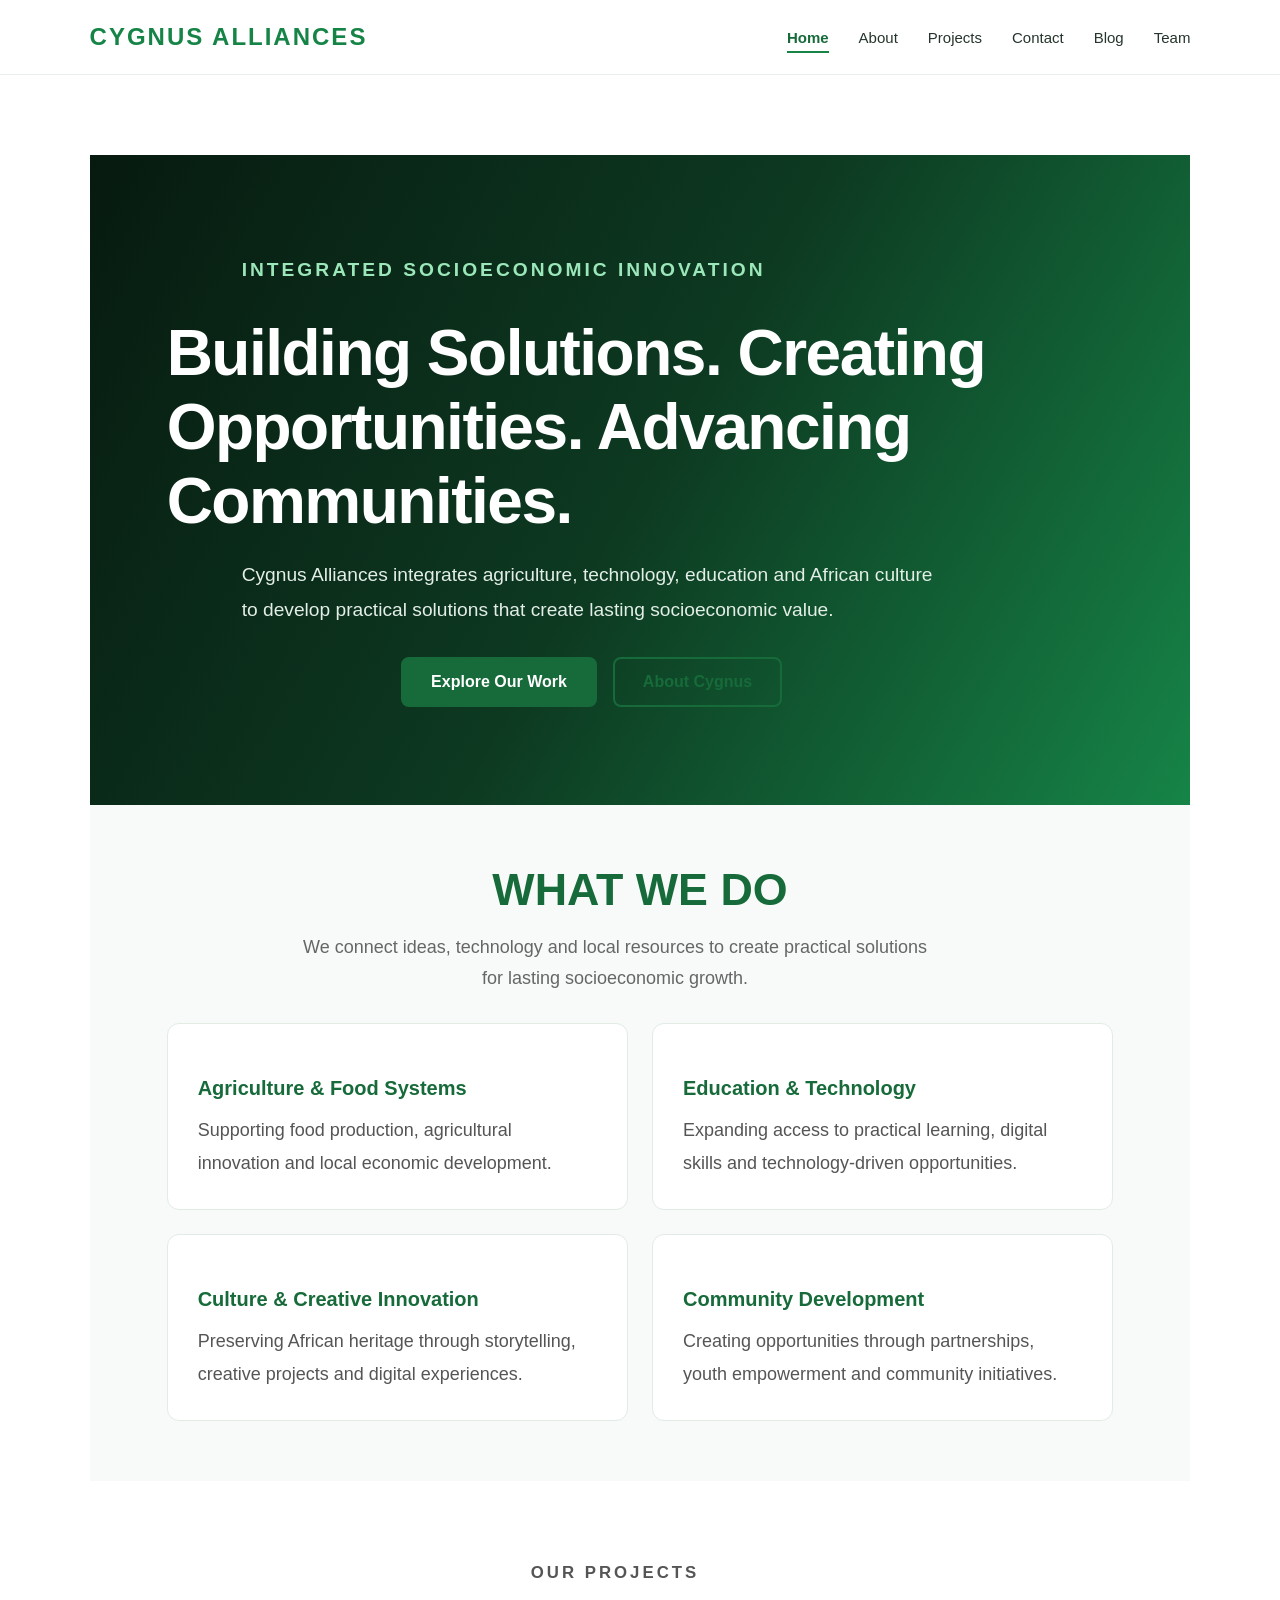
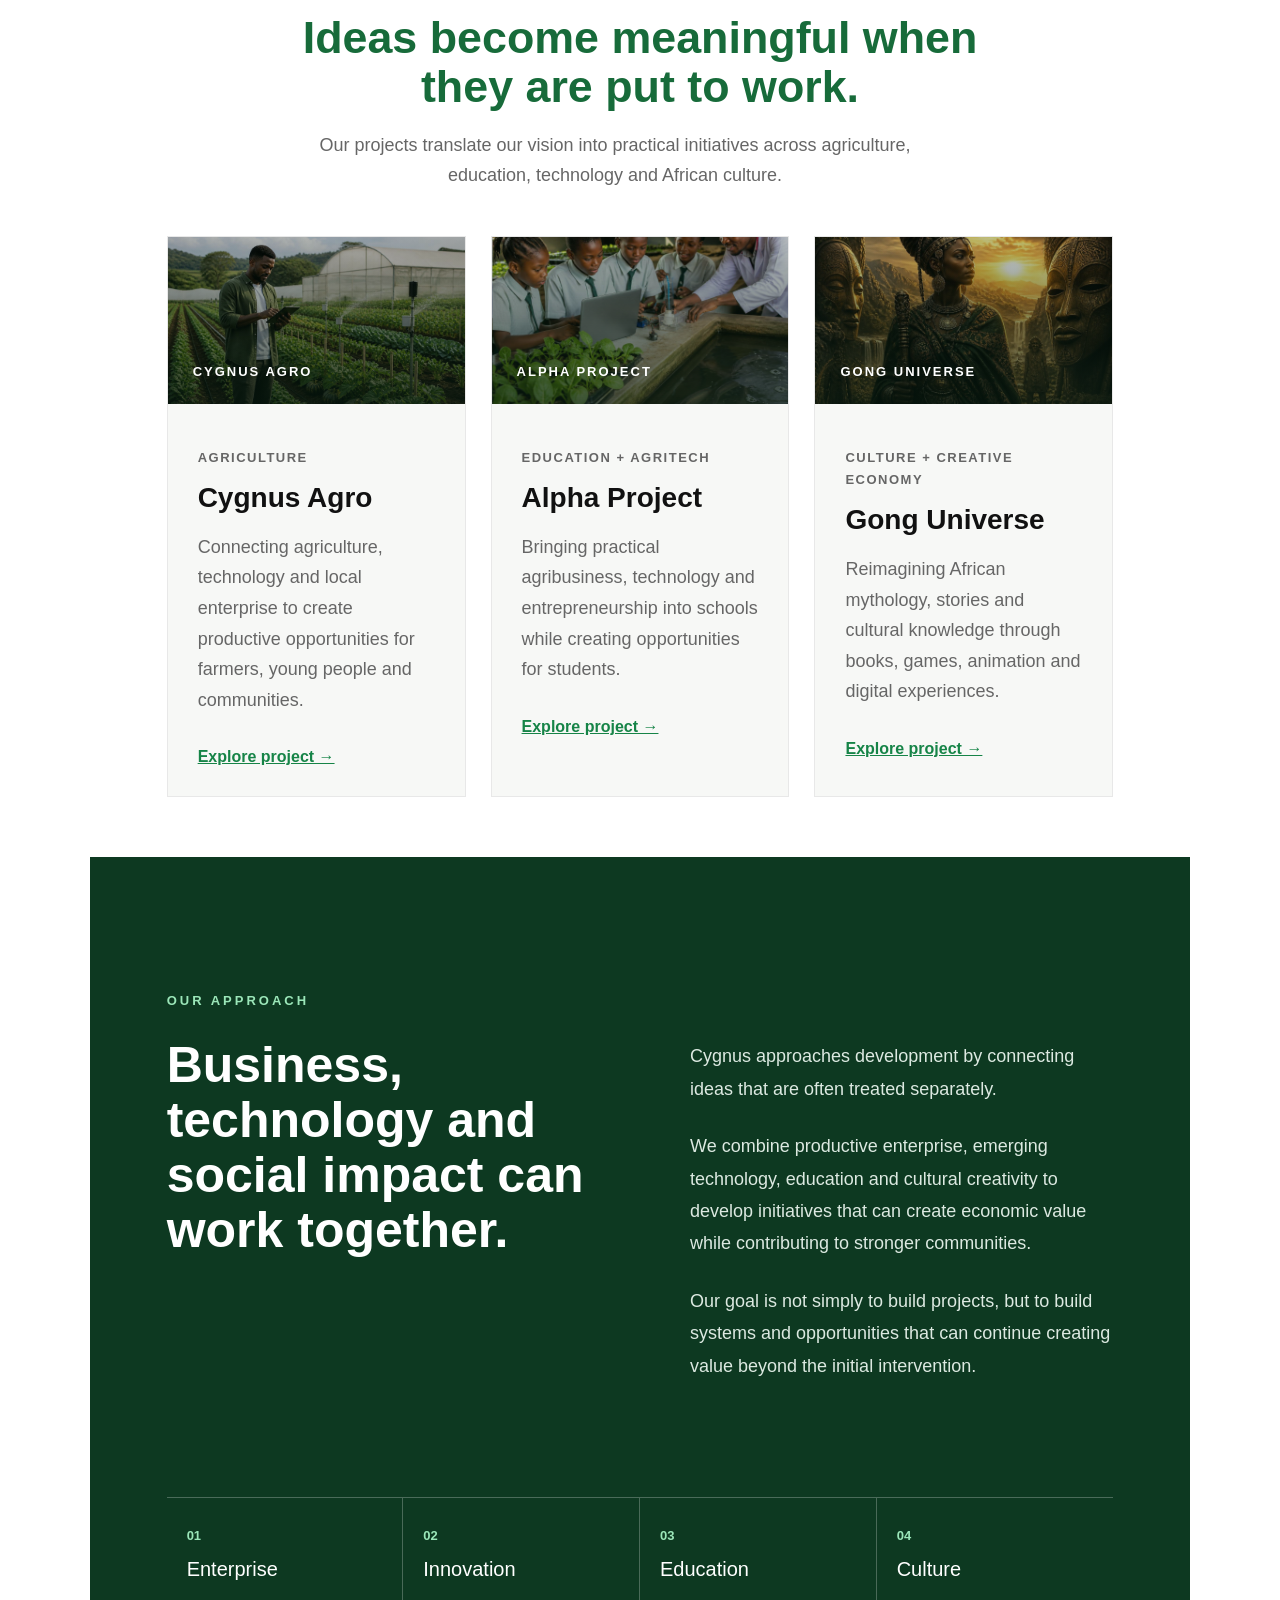
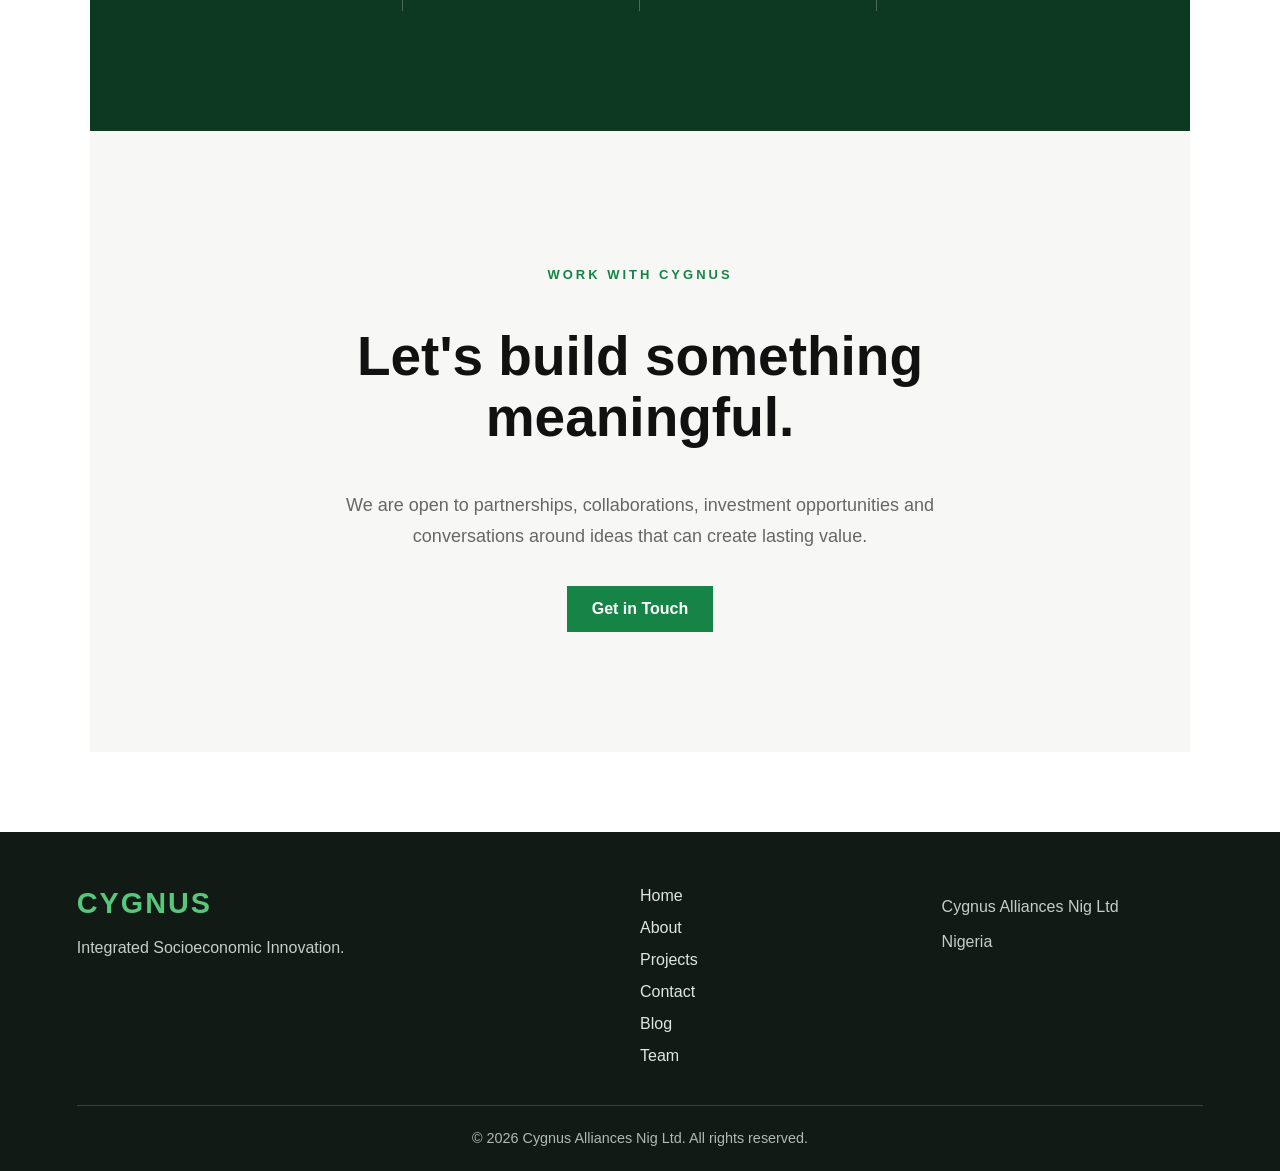
==== commit 7067e697: "Update index.html" ====
--- a/index.html
+++ b/index.html
@@ -18,7 +18,7 @@
 
 <header class="navbar">
     <div class="logo">
-        CYGNUS ALLIANCES <br> NIG LTD
+        CYGNUS ALLIANCES
     </div>
 
     <button class="menu-toggle" id="menuToggle"
--- a/css/style.css
+++ b/css/style.css
@@ -2075,23 +2075,24 @@
 }
 
 
-/* HOMEPAGE MOBILE AND IMAGE REFINEMENTS */
-
-/* More balanced spacing */
+/* HOMEPAGE SPACING AND IMAGE REFINEMENTS */
+
+/* Reduce spacing between homepage sections */
 .core-areas {
-    padding: 75px 7%;
+    padding: 60px 7%;
 }
 
 .projects {
-    padding: 75px 7%;
+    padding: 60px 7%;
 }
 
 .core-areas .section-heading {
-    margin-bottom: 35px;
-}
-
-/* Consistent project image proportions */
+    margin-bottom: 30px;
+}
+
+/* Project image proportions */
 .project-image {
+    width: 100%;
     height: auto;
     min-height: 0;
     aspect-ratio: 16 / 9;
@@ -2099,25 +2100,30 @@
     background-position: center;
 }
 
+/* Mobile refinements */
 @media (max-width: 700px) {
+
     .core-areas {
-        padding: 50px 20px;
+        padding: 40px 20px;
     }
 
     .projects {
-        padding: 50px 20px;
+        padding: 40px 20px;
     }
 
     .core-areas .section-heading {
-        margin-bottom: 28px;
+        margin-bottom: 25px;
     }
 
     .project-image {
-        aspect-ratio: 16 / 9;
+        width: 100%;
+        height: auto !important;
+        min-height: 0 !important;
+        aspect-ratio: 16 / 9 !important;
         padding: 20px;
     }
 
     .project-content {
         padding: 24px;
     }
-}
+}
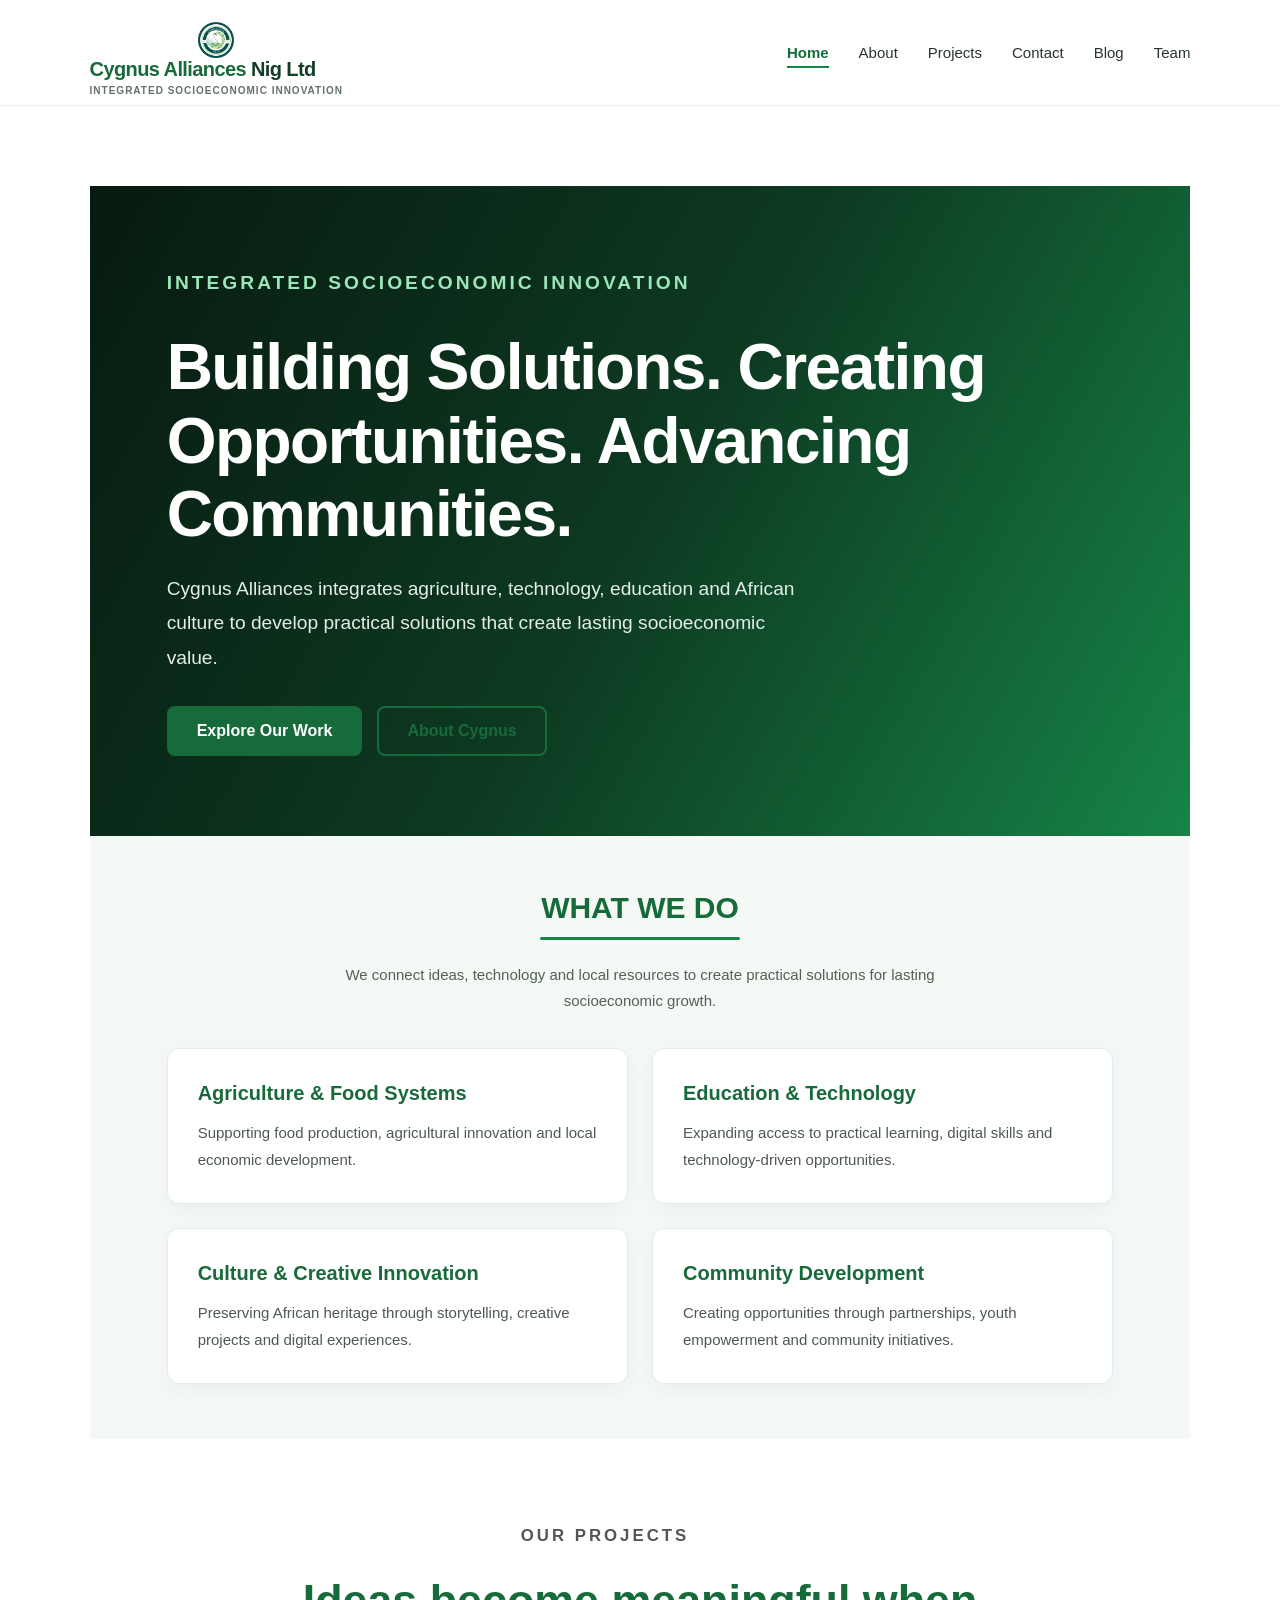
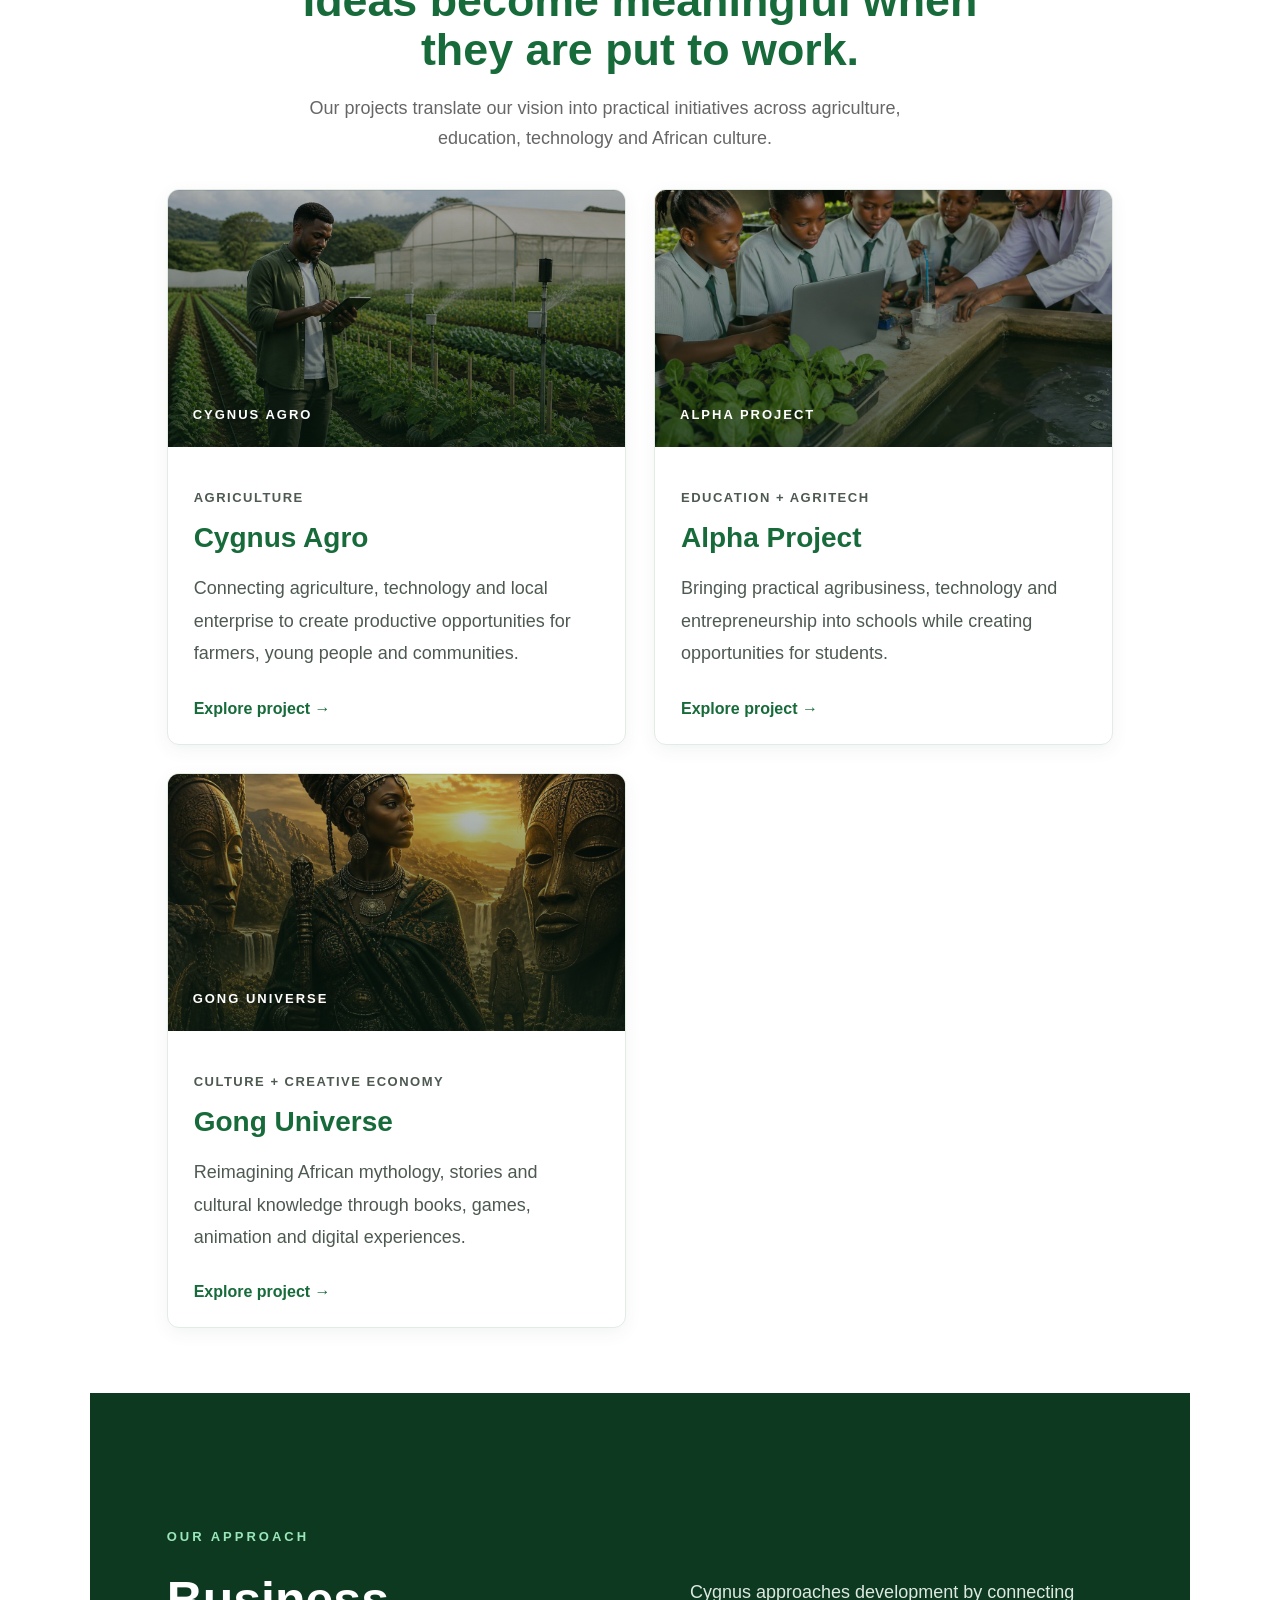
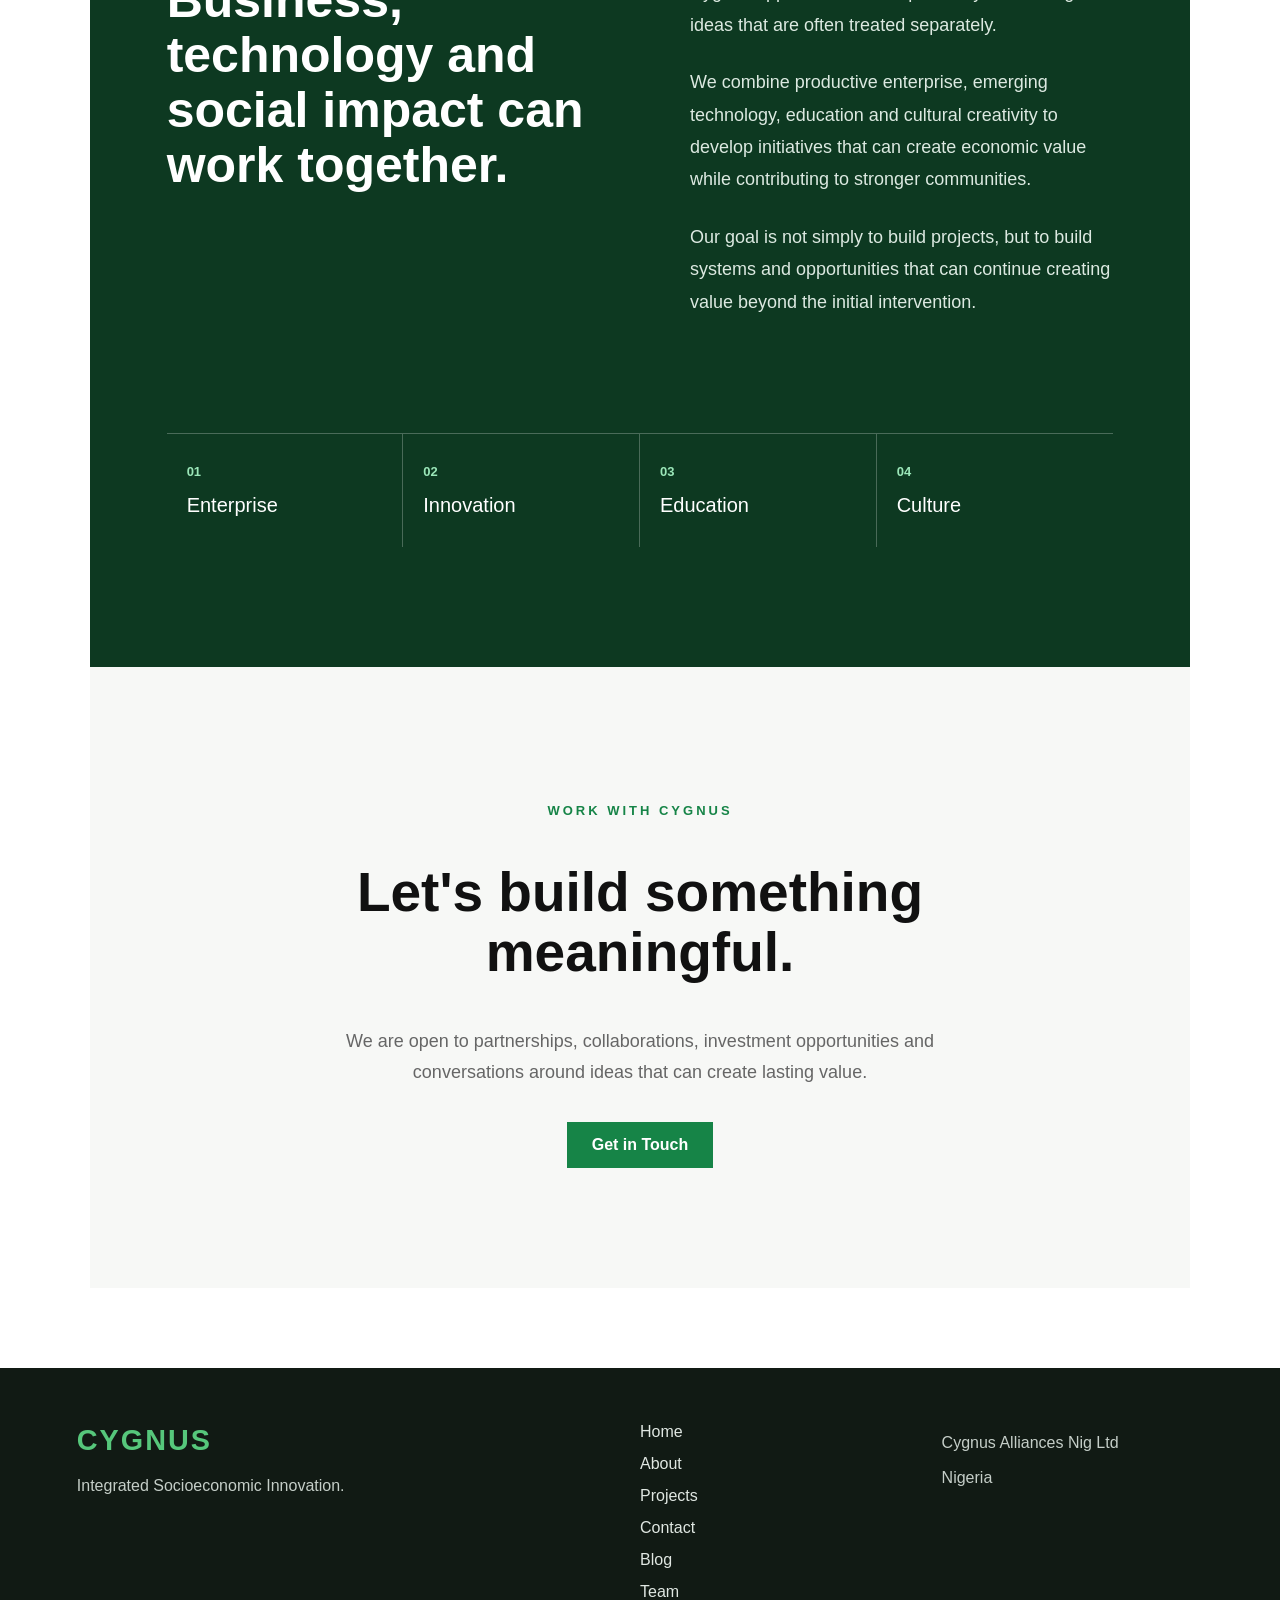
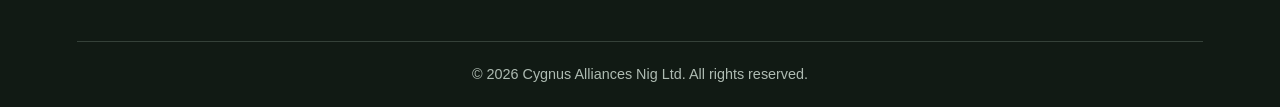
==== commit 149c4127: "modifications" ====
--- a/index.html
+++ b/index.html
@@ -2,24 +2,28 @@
 <html lang="en">
 
 <head>
-
+<link rel="icon" type="image/png" href="images/cygnus-logo.png">
     <meta charset="UTF-8">
 
     <meta name="viewport" content="width=device-width, initial-scale=1.0">
 
-    <title>Cygnus Alliances</title>
+    <title>Cygnus Alliances Nig Ltd</title>
 
     <link rel="stylesheet" href="css/style.css">
 
 </head>
 
-
 <body>
 
 <header class="navbar">
-    <div class="logo">
-        CYGNUS ALLIANCES
-    </div>
+    <a href="index.html" class="logo">
+    <img src="images/cygnus-logo.png" alt="Cygnus Alliances Logo">
+
+    <span class="logo-text">
+        <span class="logo-name">Cygnus Alliances <strong>Nig Ltd</strong></span>
+        <span class="logo-tagline">Integrated Socioeconomic Innovation</span>
+    </span>
+</a>
 
     <button class="menu-toggle" id="menuToggle"
         aria-label="Open navigation menu"
--- a/css/style.css
+++ b/css/style.css
@@ -2126,4 +2126,500 @@
     .project-content {
         padding: 24px;
     }
-}+}
+
+.logo {
+    display: flex;
+    flex-direction: column;
+    text-decoration: none;
+    line-height: 1.2;
+}
+
+.logo-name {
+    color: #176b3a;
+    font-size: 21px;
+    font-weight: 800;
+    letter-spacing: -0.6px;
+}
+
+.logo-name strong {
+    color: #123d27;
+}
+
+.logo-tagline {
+    color: #647269;
+    font-size: 10px;
+    letter-spacing: 1.2px;
+    margin-top: 4px;
+    text-transform: uppercase;
+}
+
+.core-areas {
+    padding: 55px 7%;
+    background: #f5f9f6;
+    text-align: center;
+}
+
+.core-areas .section-heading {
+    max-width: 650px;
+    margin: 0 auto 32px;
+    text-align: center;
+}
+
+.core-areas .section-heading h2 {
+    color: #176b3a;
+    font-size: 30px;
+    margin-bottom: 12px;
+}
+
+.core-areas .section-heading p {
+    color: #526057;
+    font-size: 15px;
+    line-height: 1.7;
+}
+
+.areas-grid {
+    max-width: 1150px;
+    margin: 0 auto;
+    display: grid;
+    grid-template-columns: repeat(2, minmax(0, 1fr));
+    gap: 22px;
+    text-align: left;
+}
+
+.area-card {
+    background: #ffffff;
+    border: 1px solid #e0e9e2;
+    border-radius: 12px;
+    padding: 28px;
+    box-shadow: 0 5px 18px rgba(0, 50, 20, 0.05);
+}
+
+.area-card h3 {
+    color: #176b3a;
+    margin-bottom: 10px;
+}
+
+.area-card p {
+    color: #4d5951;
+    line-height: 1.7;
+}
+
+@media (max-width: 700px) {
+    .areas-grid {
+        grid-template-columns: 1fr;
+    }
+
+    .core-areas {
+        padding: 40px 20px;
+    }
+
+    .logo-name {
+        font-size: 17px;
+    }
+}
+
+/* CYGNUS OFFICIAL HEADER LOGO */
+
+.navbar .logo {
+    display: flex;
+    align-items: center;
+    gap: 5px;
+    text-decoration: none;
+}
+
+.navbar .logo img {
+    width: 36px;
+    height: 36px;
+    object-fit: contain;
+    flex-shrink: 0;
+    display: block;
+}
+
+.logo-text {
+    display: flex;
+    flex-direction: column;
+    line-height: 1.2;
+}
+
+.logo-name {
+    font-size: 20px;
+    font-weight: 800;
+    color: #176b3a;
+}
+
+.logo-name strong {
+    color: #123d27;
+}
+
+.logo-tagline {
+    font-size: 10px;
+    color: #647269;
+    letter-spacing: 1px;
+    margin-top: 4px;
+}
+
+@media (max-width: 700px) {
+    .navbar .logo img {
+        width: 38px;
+        height: 38px;
+    }
+
+    .logo-name {
+        font-size: 15px;
+    }
+
+    .logo-tagline {
+        font-size: 8px;
+        letter-spacing: 0.5px;
+    }
+}
+.logo-text {
+    transform: translateY(4px);
+}
+@media (min-width: 701px) {
+    .navbar .logo img {
+        transform: translateY(10px);
+    }
+}
+
+/* WHAT WE DO: LAYOUT REFINEMENT */
+
+.core-areas {
+    padding: 55px 7%;
+    text-align: center;
+}
+
+.core-areas .section-heading {
+    width: 100%;
+    max-width: 720px;
+    margin: 0 auto 35px;
+    text-align: center;
+}
+
+.core-areas .section-heading h2 {
+    margin-bottom: 14px;
+}
+
+.core-areas .section-heading p {
+    max-width: 650px;
+    margin: 0 auto;
+}
+
+.areas-grid {
+    width: 100%;
+    max-width: 1150px;
+    margin: 0 auto;
+    display: grid;
+    grid-template-columns: repeat(2, minmax(0, 1fr));
+    gap: 24px;
+    align-items: stretch;
+}
+
+.area-card {
+    height: 100%;
+    box-sizing: border-box;
+    text-align: left;
+    padding: 28px;
+}
+
+.area-card h3 {
+    margin-bottom: 12px;
+}
+
+.area-card p {
+    margin: 0;
+}
+
+@media (max-width: 700px) {
+    .core-areas {
+        padding: 40px 20px;
+    }
+
+    .core-areas .section-heading {
+        margin-bottom: 25px;
+    }
+
+    .areas-grid {
+        grid-template-columns: 1fr;
+        gap: 18px;
+    }
+
+    .area-card {
+        padding: 24px;
+    }
+}
+
+/* GREEN DIVIDER UNDER SECTION HEADING */
+
+.core-areas .section-heading h2 {
+    position: relative;
+    display: table;
+    margin: 0 auto 22px;
+    padding-bottom: 16px;
+}
+
+.core-areas .section-heading h2::after {
+    content: "";
+    position: absolute;
+    width: 200px;
+    height: 3px;
+    background: #168447;
+    border-radius: 5px;
+    bottom: 0;
+    left: 50%;
+    transform: translateX(-50%);
+}
+/* HERO SECTION TEXT ALIGNMENT */
+
+.hero-content {
+    text-align: left;
+}
+
+.hero h1,
+.hero-text {
+    text-align: left;
+}
+
+.hero-text {
+    margin-left: 0;
+    margin-right: 0;
+}
+
+.hero-buttons {
+    justify-content: flex-start;
+}
+
+
+/* HERO SECTION: FORCE CONSISTENT LEFT ALIGNMENT */
+
+.hero-content {
+    text-align: left !important;
+    align-items: flex-start !important;
+}
+
+.hero-content .hero-eyebrow,
+.hero-content h1,
+.hero-content .hero-text,
+.hero-content p {
+    text-align: left !important;
+    margin-left: 0 !important;
+    margin-right: 0 !important;
+}
+
+.hero-content h1 {
+    width: 100%;
+}
+
+.hero-content .hero-text {
+    max-width: 650px;
+}
+
+.hero-buttons {
+    display: flex;
+    justify-content: flex-start !important;
+    align-items: center;
+    gap: 15px;
+    width: 100%;
+    margin-left: 0 !important;
+    margin-right: 0 !important;
+}
+
+.hero-buttons a {
+    margin-left: 0 !important;
+    margin-right: 0 !important;
+}
+
+
+/* WHAT WE DO CARDS: VISUAL POLISH */
+
+.area-card {
+    background: #ffffff;
+    border: 1px solid #e4ece6;
+    border-radius: 12px;
+    padding: 30px;
+    box-shadow: 0 5px 18px rgba(20, 60, 35, 0.05);
+    transition: transform 0.25s ease, box-shadow 0.25s ease;
+    display: flex;
+    flex-direction: column;
+    justify-content: flex-start;
+}
+
+.area-card:hover {
+    transform: translateY(-5px);
+    box-shadow: 0 12px 28px rgba(20, 60, 35, 0.10);
+}
+
+.area-card h3 {
+    color: #176b3a;
+    font-size: 20px;
+    margin: 0 0 12px;
+}
+
+.area-card p {
+    color: #4d5951;
+    font-size: 15px;
+    line-height: 1.8;
+    margin: 0;
+}
+
+@media (max-width: 700px) {
+    .area-card {
+        padding: 24px;
+    }
+
+    .area-card h3 {
+        font-size: 18px;
+    }
+}
+
+
+/* PROJECTS SECTION: VISUAL REFINEMENT */
+
+.projects {
+    padding: 65px 7%;
+    background: #ffffff;
+}
+
+.projects .section-heading {
+    max-width: 720px;
+    margin: 0 auto 35px;
+    text-align: center;
+}
+
+.projects .section-heading h2 {
+    color: #176b3a;
+}
+
+.project-grid {
+    max-width: 1150px;
+    margin: 0 auto;
+    display: grid;
+    grid-template-columns: repeat(2, minmax(0, 1fr));
+    gap: 28px;
+    align-items: stretch;
+}
+
+.project-card {
+    overflow: hidden;
+    background: #ffffff;
+    border: 1px solid #e2ebe4;
+    border-radius: 12px;
+    box-shadow: 0 5px 18px rgba(20, 60, 35, 0.06);
+    transition: transform 0.25s ease, box-shadow 0.25s ease;
+}
+
+.project-card:hover {
+    transform: translateY(-5px);
+    box-shadow: 0 12px 28px rgba(20, 60, 35, 0.11);
+}
+
+.project-content {
+    padding: 26px;
+}
+
+.project-content h3 {
+    color: #176b3a;
+    margin-bottom: 12px;
+}
+
+.project-content p {
+    color: #4d5951;
+    line-height: 1.8;
+}
+
+.project-content a {
+    display: inline-block;
+    margin-top: 12px;
+    color: #176b3a;
+    font-weight: 700;
+    text-decoration: none;
+}
+
+.project-content a:hover {
+    text-decoration: underline;
+}
+
+@media (max-width: 700px) {
+    .projects {
+        padding: 40px 20px;
+    }
+
+    .project-grid {
+        grid-template-columns: 1fr;
+        gap: 20px;
+    }
+
+    .project-content {
+        padding: 22px;
+    }
+}
+
+/* HEADER HEIGHT ADJUSTMENT */
+
+.navbar {
+    min-height: 95px;
+    height: auto;
+    padding-top: 12px;
+    padding-bottom: 12px;
+    box-sizing: border-box;
+}
+
+@media (max-width: 700px) {
+    .navbar {
+        min-height: 85px;
+        height: auto;
+        padding-top: 10px;
+        padding-bottom: 10px;
+    }
+}
+
+
+/* FINAL NAVIGATION AND AGRICULTURE ARTICLE STYLES */
+
+/* Standard navigation */
+.navbar {
+    min-height: 95px;
+    height: auto;
+    padding: 12px 7%;
+    box-sizing: border-box;
+}
+
+/* Agriculture article background */
+body.agriculture-article {
+    background:
+        radial-gradient(ellipse at 12% 15%, rgba(7, 87, 43, 0.16), transparent 42%),
+        radial-gradient(ellipse at 88% 75%, rgba(23, 107, 58, 0.13), transparent 40%),
+        linear-gradient(135deg, #edf7f0, #e4f1e8, #f3f8f4);
+}
+
+/* Agriculture article layout */
+body.agriculture-article main {
+    background: transparent;
+    padding: 55px 7%;
+}
+
+body.agriculture-article .article-page {
+    max-width: 1100px;
+    margin: 0 auto;
+    background: #fff;
+    border-radius: 14px;
+    overflow: hidden;
+    box-shadow: 0 12px 40px rgba(20, 70, 40, 0.07);
+}
+
+/* Mobile */
+@media (max-width: 700px) {
+    .navbar {
+        min-height: 85px;
+        padding: 10px 6%;
+    }
+
+    body.agriculture-article main {
+        padding: 30px 5%;
+    }
+
+    body.agriculture-article .article-page {
+        border-radius: 10px;
+    }
+}
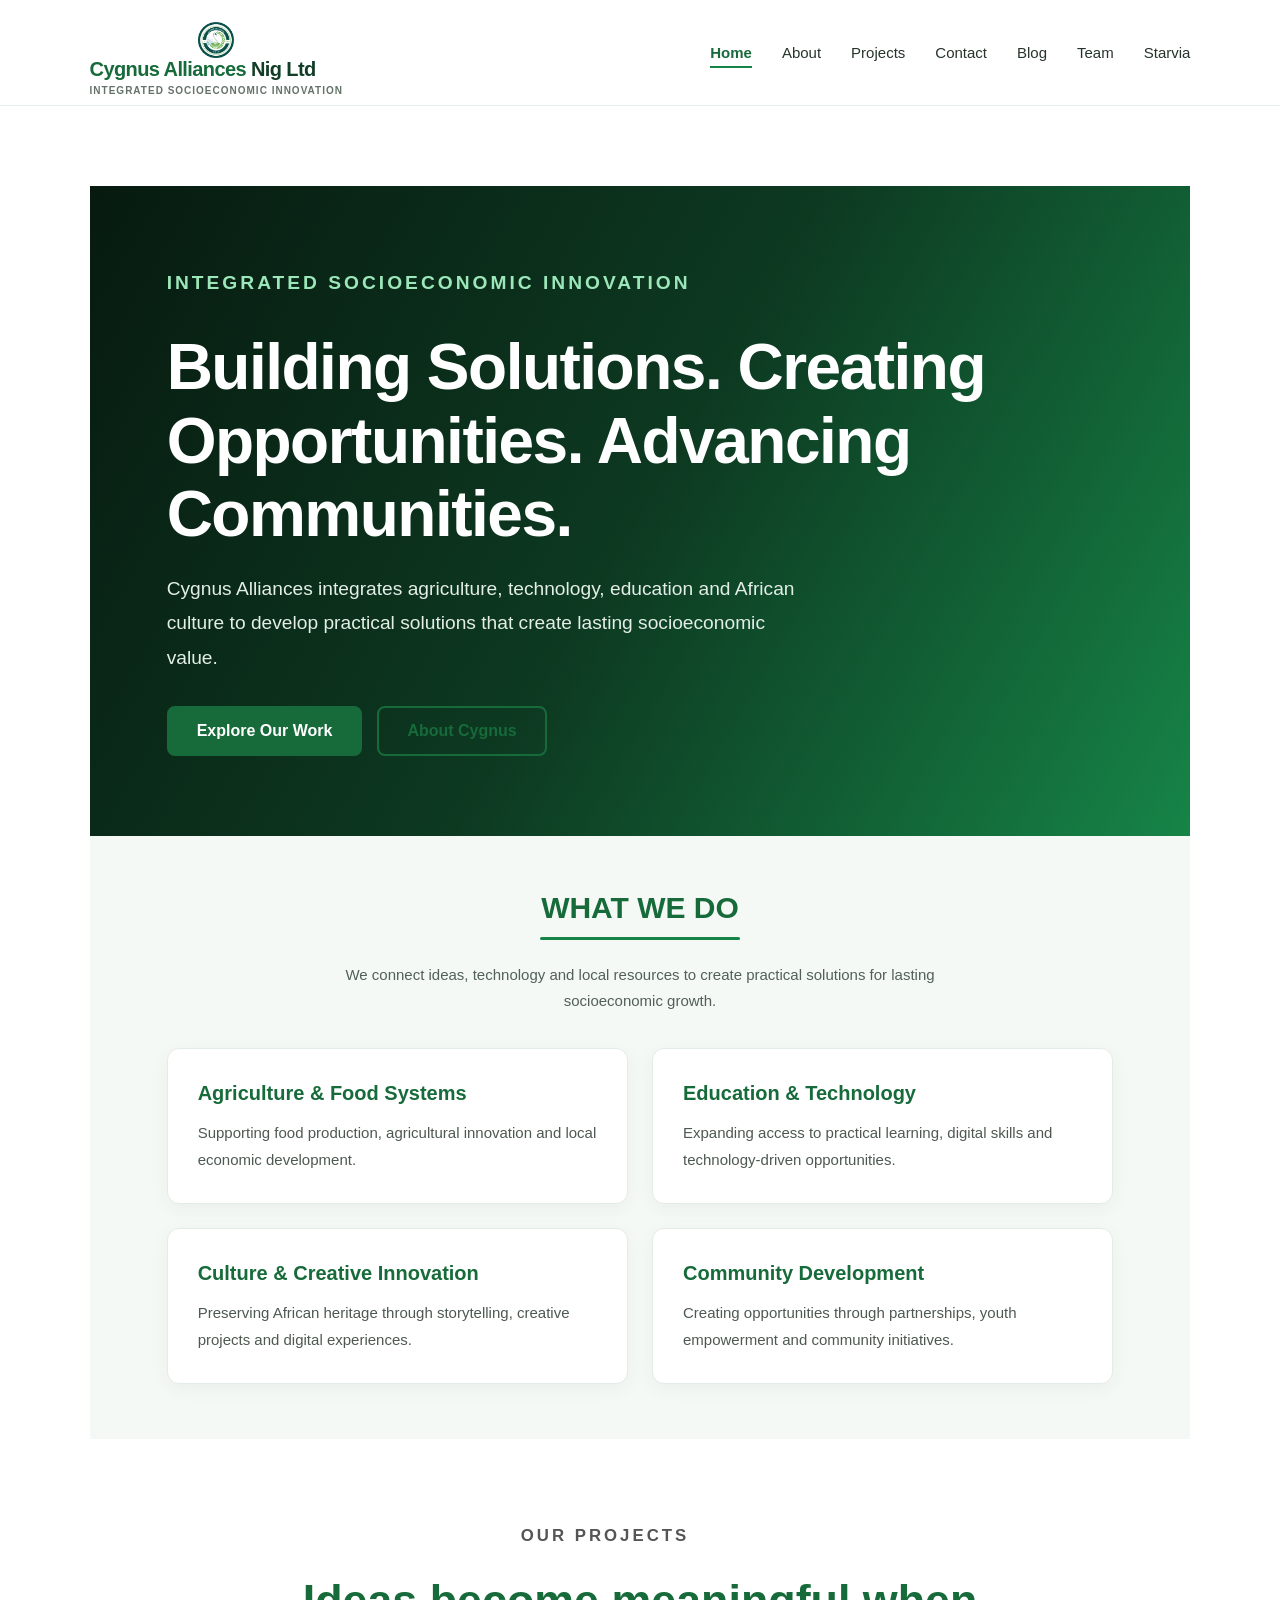
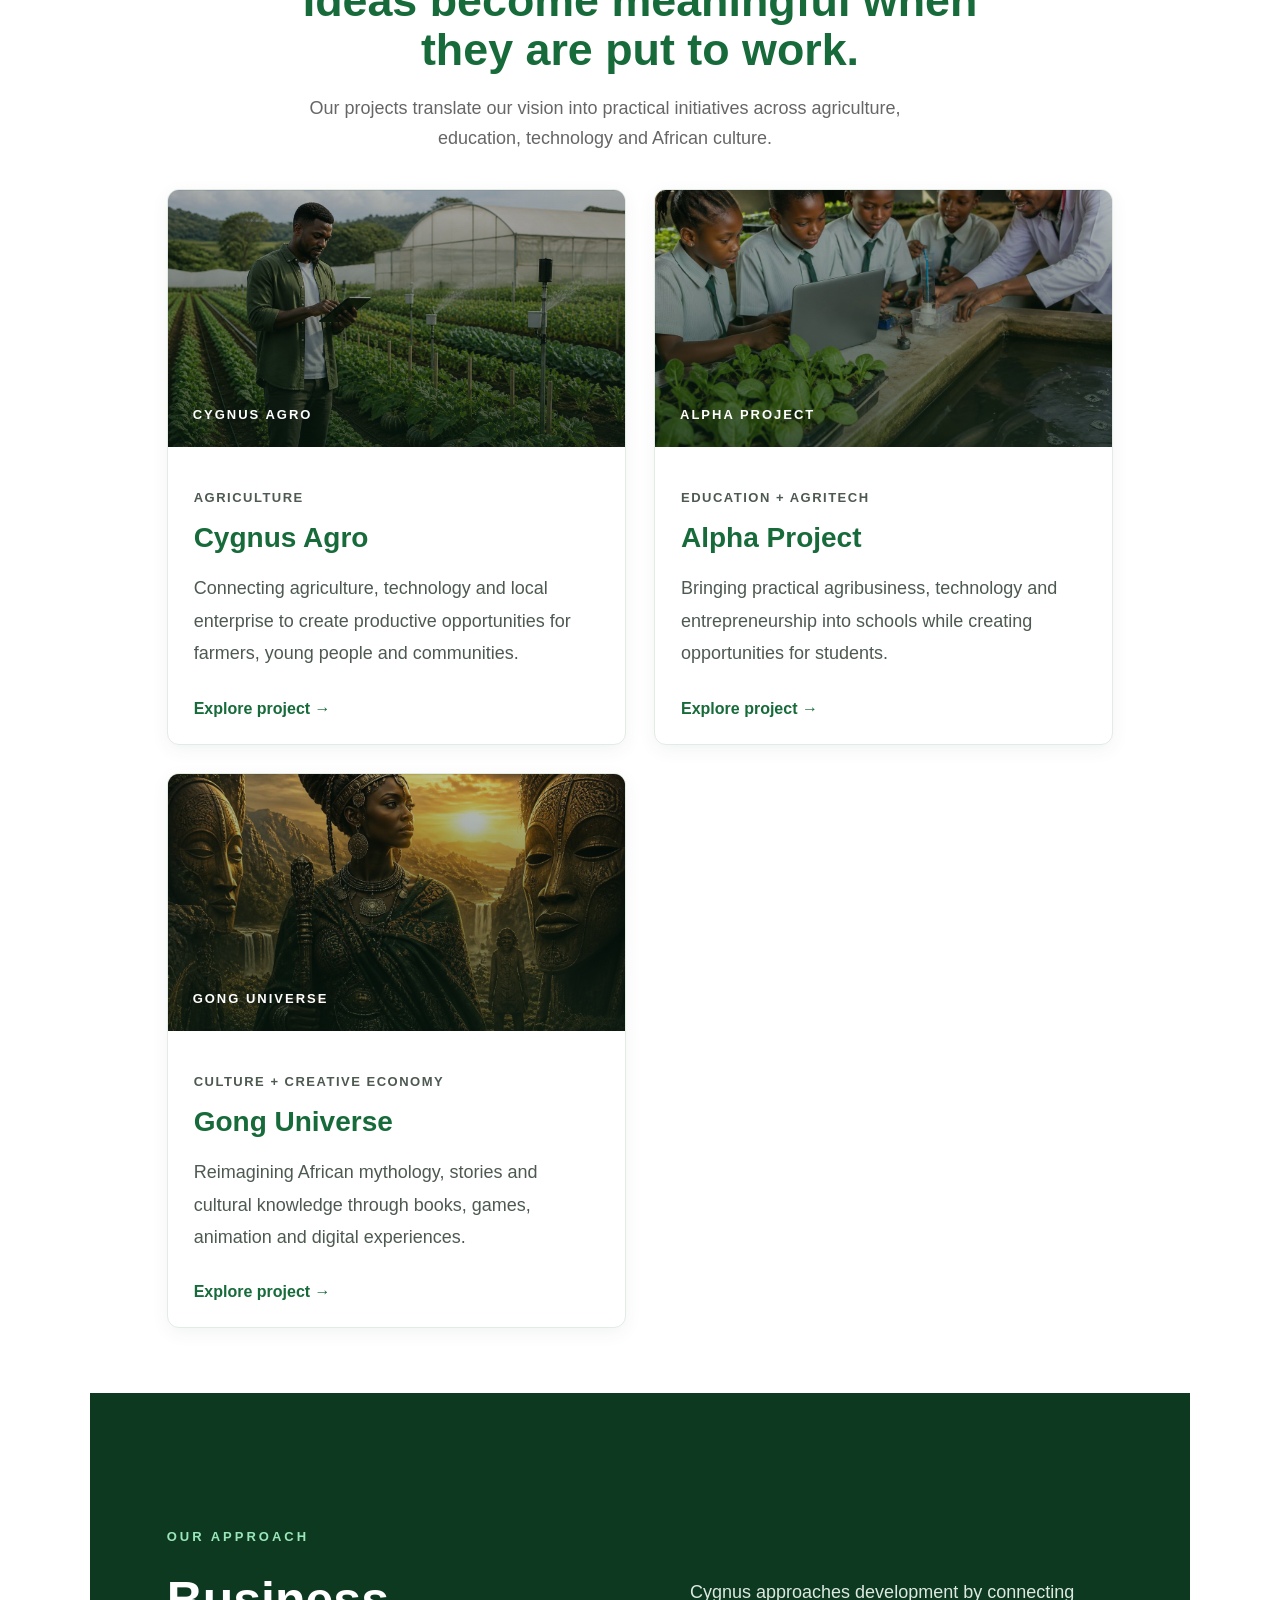
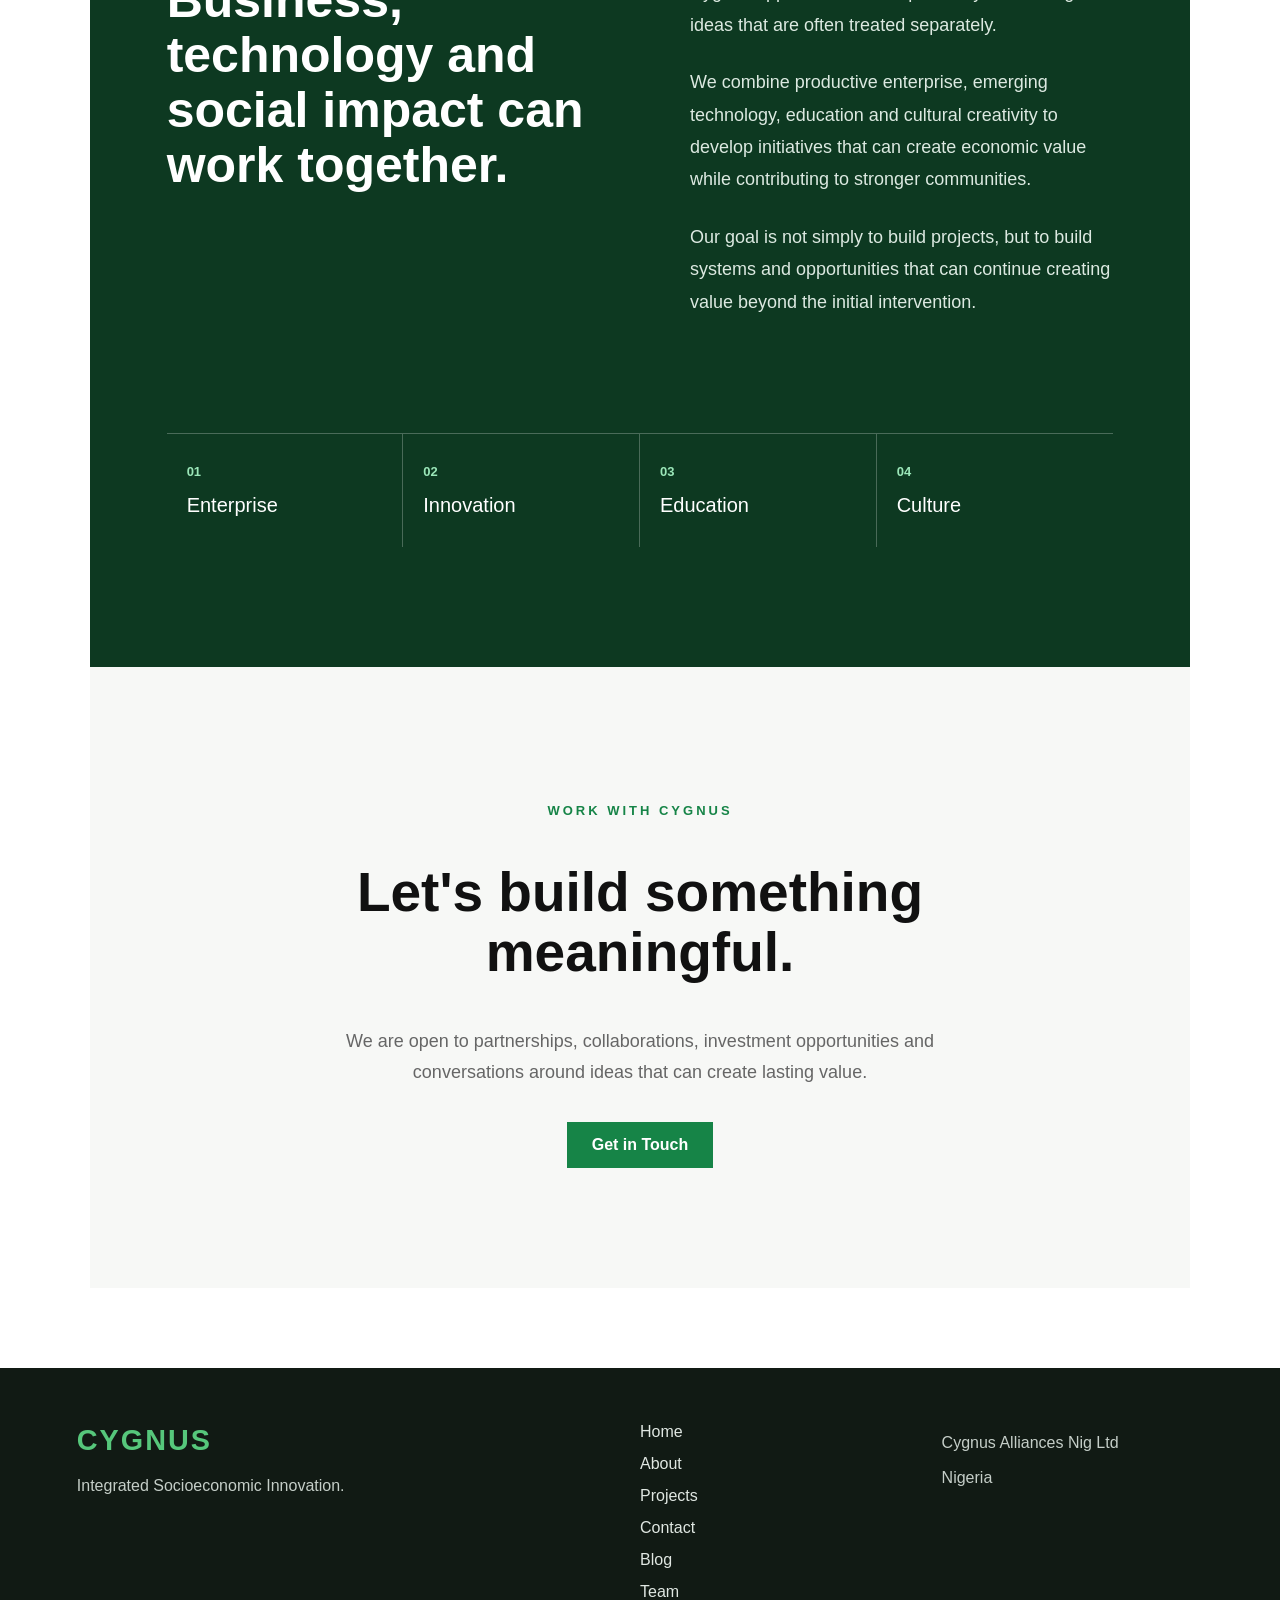
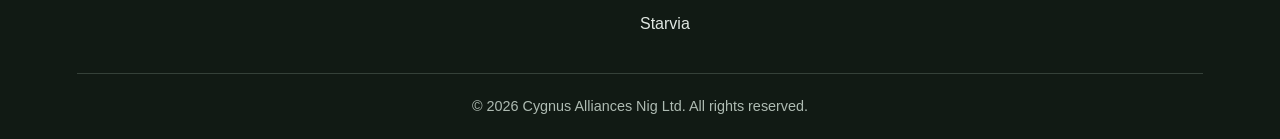
==== commit afbfbb0d: "starvia form submit" ====
--- a/index.html
+++ b/index.html
@@ -39,6 +39,7 @@
         <a href="contact.html">Contact</a>
         <a href="blog.html">Blog</a>
         <a href="team.html">Team</a>
+        <a href="starvia.html">Starvia</a>
     </nav>
 </header>
 
@@ -383,6 +384,7 @@
             <a href="contact.html">Contact</a>
             <a href="blog.html">Blog</a>
             <a href="team.html">Team</a>
+            <a href="starvia.html">Starvia</a>
 
 
         </div>
--- a/css/style.css
+++ b/css/style.css
@@ -1713,6 +1713,14 @@
     font-size: 0.95rem;
 }
 
+.team-photo img {
+    width: 100%;
+    height: 100%;
+    min-height: 260px;
+    object-fit: cover;
+    display: block;
+}
+
 .team-role {
     color: #176b3a;
     font-weight: 600;
@@ -1746,20 +1754,21 @@
 /* Team Member Social Links */
 .team-socials {
     display: flex;
-    flex-wrap: wrap;
-    gap: 10px;
     margin-top: 20px;
+    padding: 0 25px 25px;
 }
 
 .team-socials a {
-    display: inline-block;
-    padding: 9px 15px;
+    display: block;
+    width: 100%;
+    padding: 11px 15px;
     border: 1px solid #176b3a;
     border-radius: 7px;
     color: #176b3a;
     background: #ffffff;
     font-size: 0.9rem;
     font-weight: 600;
+    text-align: center;
     text-decoration: none;
     transition: background 0.25s ease,
                 color 0.25s ease,
@@ -2623,3 +2632,292 @@
         border-radius: 10px;
     }
 }
+
+
+/* STARVIA PAGE */
+
+.starvia-hero {
+    padding: 100px 8%;
+    background:
+        radial-gradient(circle at 85% 20%, rgba(90, 180, 110, 0.3), transparent 35%),
+        linear-gradient(120deg, #103d25, #176b3a 60%, #27834b);
+    color: white;
+}
+
+.starvia-hero-content {
+    max-width: 850px;
+    margin: auto;
+}
+
+.starvia-hero .eyebrow,
+.starvia-partnership .eyebrow {
+    color: #b9e4c5;
+}
+
+.starvia-hero h1 {
+    font-size: clamp(42px, 7vw, 76px);
+    margin: 15px 0;
+    letter-spacing: 5px;
+}
+
+.starvia-hero h2 {
+    font-size: clamp(22px, 3vw, 34px);
+    line-height: 1.4;
+    max-width: 700px;
+}
+
+.starvia-hero p {
+    max-width: 680px;
+    line-height: 1.8;
+}
+
+.starvia-button {
+    display: inline-block;
+    margin-top: 20px;
+    padding: 13px 24px;
+    background: white;
+    color: #176b3a;
+    border-radius: 7px;
+    font-weight: 700;
+    text-decoration: none;
+}
+
+.starvia-section {
+    padding: 75px 6%;
+}
+
+.starvia-focus {
+    background: #f4f8f5;
+}
+
+.starvia-focus-grid {
+    max-width: 1150px;
+    margin: 35px auto 0;
+    display: grid;
+    grid-template-columns: repeat(3, minmax(0, 1fr));
+    gap: 22px;
+}
+
+.starvia-focus-grid article {
+    background: white;
+    border: 1px solid #e2ebe4;
+    border-radius: 12px;
+    padding: 27px;
+}
+
+.starvia-focus-grid h3 {
+    color: #176b3a;
+}
+
+.starvia-focus-grid p {
+    color: #555;
+    line-height: 1.8;
+}
+
+.starvia-documents {
+    max-width: 900px;
+    margin: 35px auto 0;
+    display: grid;
+    gap: 15px;
+}
+
+.starvia-documents a {
+    display: flex;
+    justify-content: space-between;
+    align-items: center;
+    gap: 15px;
+    padding: 20px;
+    border: 1px solid #e2ebe4;
+    border-radius: 9px;
+    color: #176b3a;
+    text-decoration: none;
+    background: white;
+}
+
+.starvia-documents a:hover {
+    background: #f0f7f1;
+}
+
+.starvia-cac-placeholder {
+    max-width: 750px;
+    min-height: 300px;
+    margin: 35px auto 0;
+    display: flex;
+    align-items: center;
+    justify-content: center;
+    text-align: center;
+    border: 2px dashed #9cbea5;
+    border-radius: 12px;
+    background: #f4f8f5;
+    color: #587060;
+    padding: 25px;
+}
+
+.starvia-cac-placeholder span {
+    font-size: 40px;
+}
+
+.starvia-partnership {
+    padding: 80px 8%;
+    text-align: center;
+    color: white;
+    background: linear-gradient(120deg, #123e27, #176b3a);
+}
+
+.starvia-partnership p:not(.eyebrow) {
+    max-width: 700px;
+    margin: 20px auto;
+    line-height: 1.8;
+}
+
+@media (max-width: 800px) {
+    .starvia-focus-grid {
+        grid-template-columns: repeat(2, minmax(0, 1fr));
+    }
+}
+
+@media (max-width: 550px) {
+    .starvia-hero {
+        padding: 70px 7%;
+    }
+
+    .starvia-section {
+        padding: 55px 20px;
+    }
+
+    .starvia-focus-grid {
+        grid-template-columns: 1fr;
+    }
+
+    .starvia-documents a {
+        flex-direction: column;
+        align-items: flex-start;
+    }
+}
+
+/* STARVIA CONTACT SECTION */
+
+.starvia-contact {
+    padding: 85px 20px;
+    background: #f3f8f4;
+    display: flex;
+    justify-content: center;
+    text-align: center;
+}
+
+.starvia-contact-content {
+    width: 100%;
+    max-width: 680px;
+    margin: 0 auto;
+}
+
+.starvia-contact-content h2 {
+    font-size: 2.2rem;
+    color: #173f28;
+    margin: 10px 0 15px;
+}
+
+.starvia-contact-intro {
+    max-width: 560px;
+    margin: 0 auto 35px;
+    color: #59675d;
+    line-height: 1.7;
+}
+
+.starvia-contact-form {
+    width: 100%;
+    display: flex;
+    flex-direction: column;
+    gap: 20px;
+    text-align: left;
+}
+
+.starvia-form-group {
+    width: 100%;
+}
+
+.starvia-form-group label {
+    display: block;
+    margin-bottom: 8px;
+    color: #244b32;
+    font-weight: 600;
+}
+
+.starvia-form-group input,
+.starvia-form-group textarea {
+    display: block;
+    width: 100%;
+    padding: 15px;
+    border: 1px solid #d3dfd5;
+    border-radius: 8px;
+    background: #fff;
+    font: inherit;
+    color: #263b2c;
+    box-sizing: border-box;
+}
+
+.starvia-form-group textarea {
+    resize: vertical;
+    min-height: 150px;
+}
+
+.starvia-form-group input:focus,
+.starvia-form-group textarea:focus {
+    outline: none;
+    border-color: #23834a;
+    box-shadow: 0 0 0 3px rgba(35, 131, 74, 0.12);
+}
+
+.starvia-submit-button {
+    display: block;
+    width: 100%;
+    padding: 15px 24px;
+    border: none;
+    border-radius: 8px;
+    background: #176b3a;
+    color: #fff;
+    font-size: 1rem;
+    font-weight: 600;
+    cursor: pointer;
+    transition: background 0.25s ease, transform 0.25s ease;
+}
+
+.starvia-submit-button:hover {
+    background: #10552d;
+    transform: translateY(-2px);
+}
+
+.starvia-email-alternative {
+    margin-top: 30px;
+    text-align: center;
+}
+
+.starvia-email-alternative p {
+    color: #59675d;
+    margin-bottom: 10px;
+}
+
+.starvia-email-alternative a {
+    color: #176b3a;
+    font-weight: 600;
+    text-decoration: none;
+}
+
+.starvia-email-alternative a:hover {
+    text-decoration: underline;
+}
+
+.starvia-honeypot {
+    position: absolute;
+    left: -9999px;
+}
+
+@media (max-width: 600px) {
+    .starvia-contact {
+        padding: 60px 20px;
+    }
+
+    .starvia-contact-content h2 {
+        font-size: 1.8rem;
+    }
+}
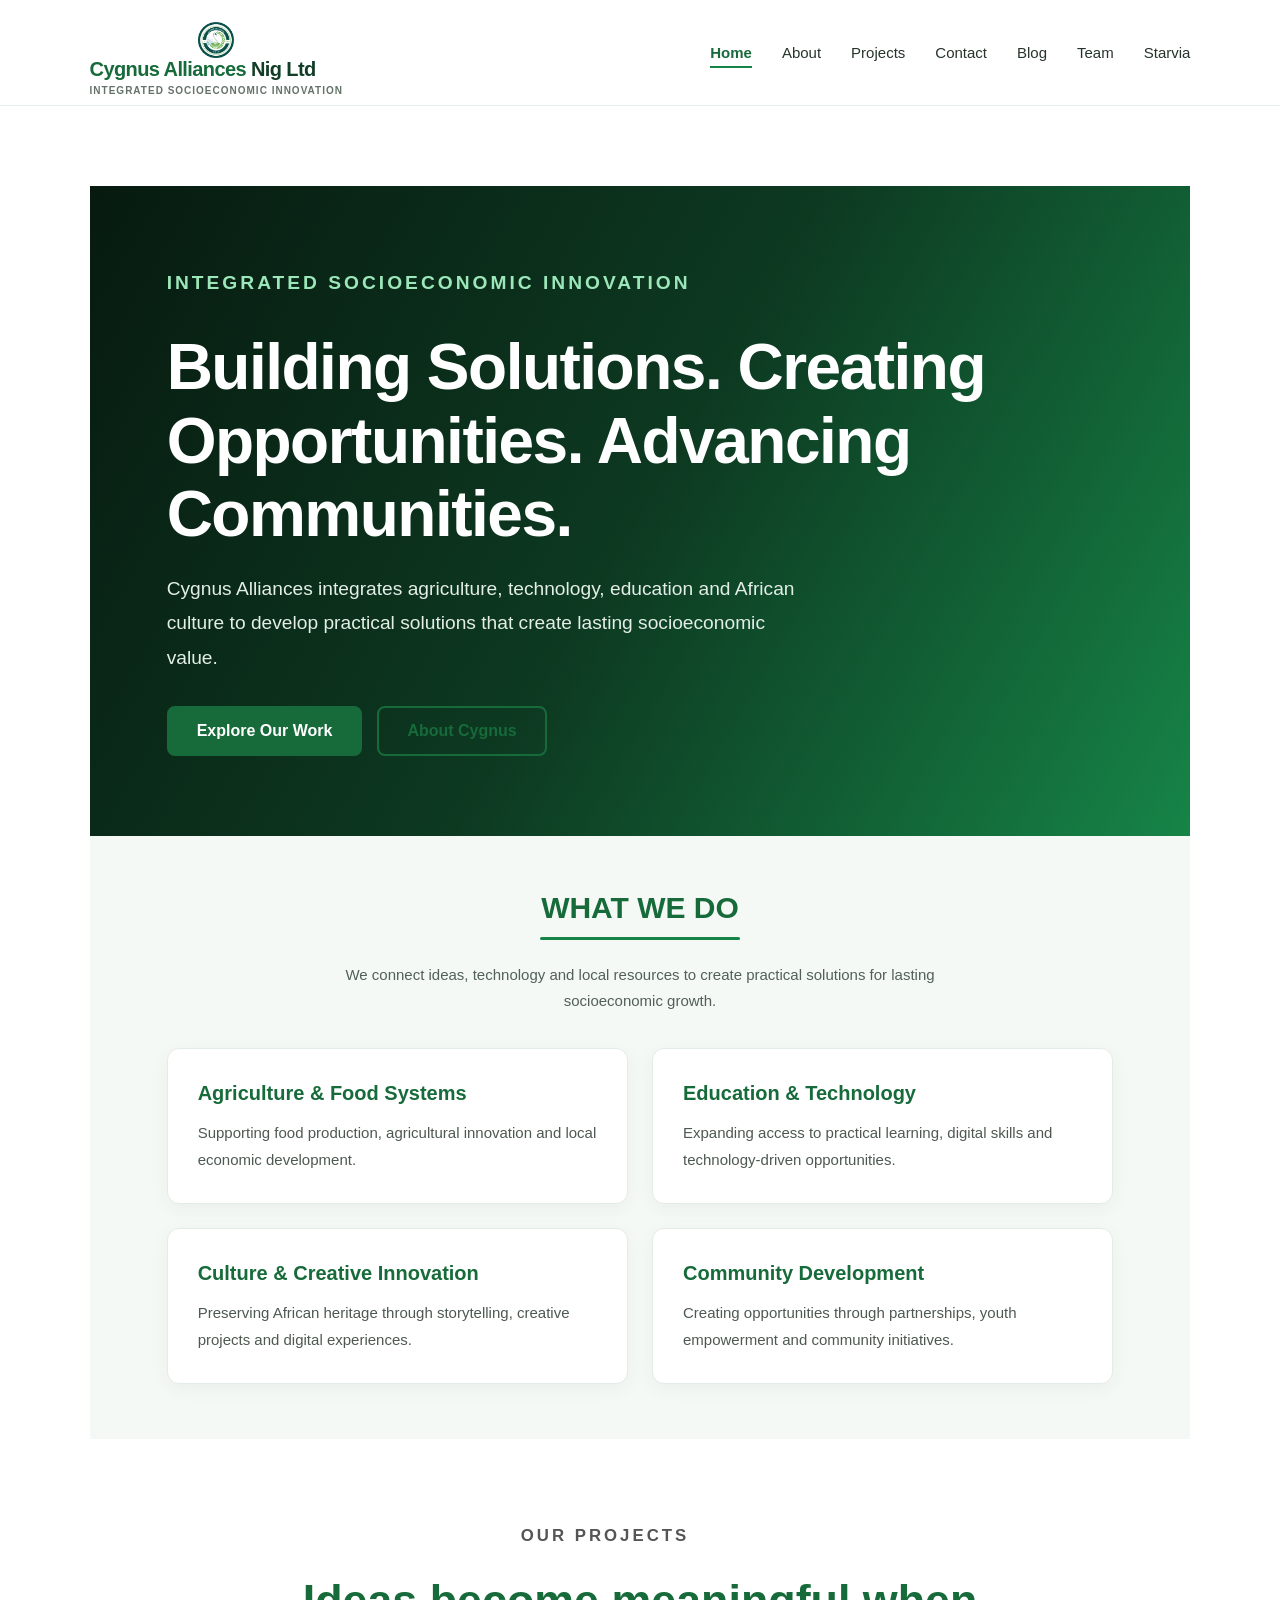
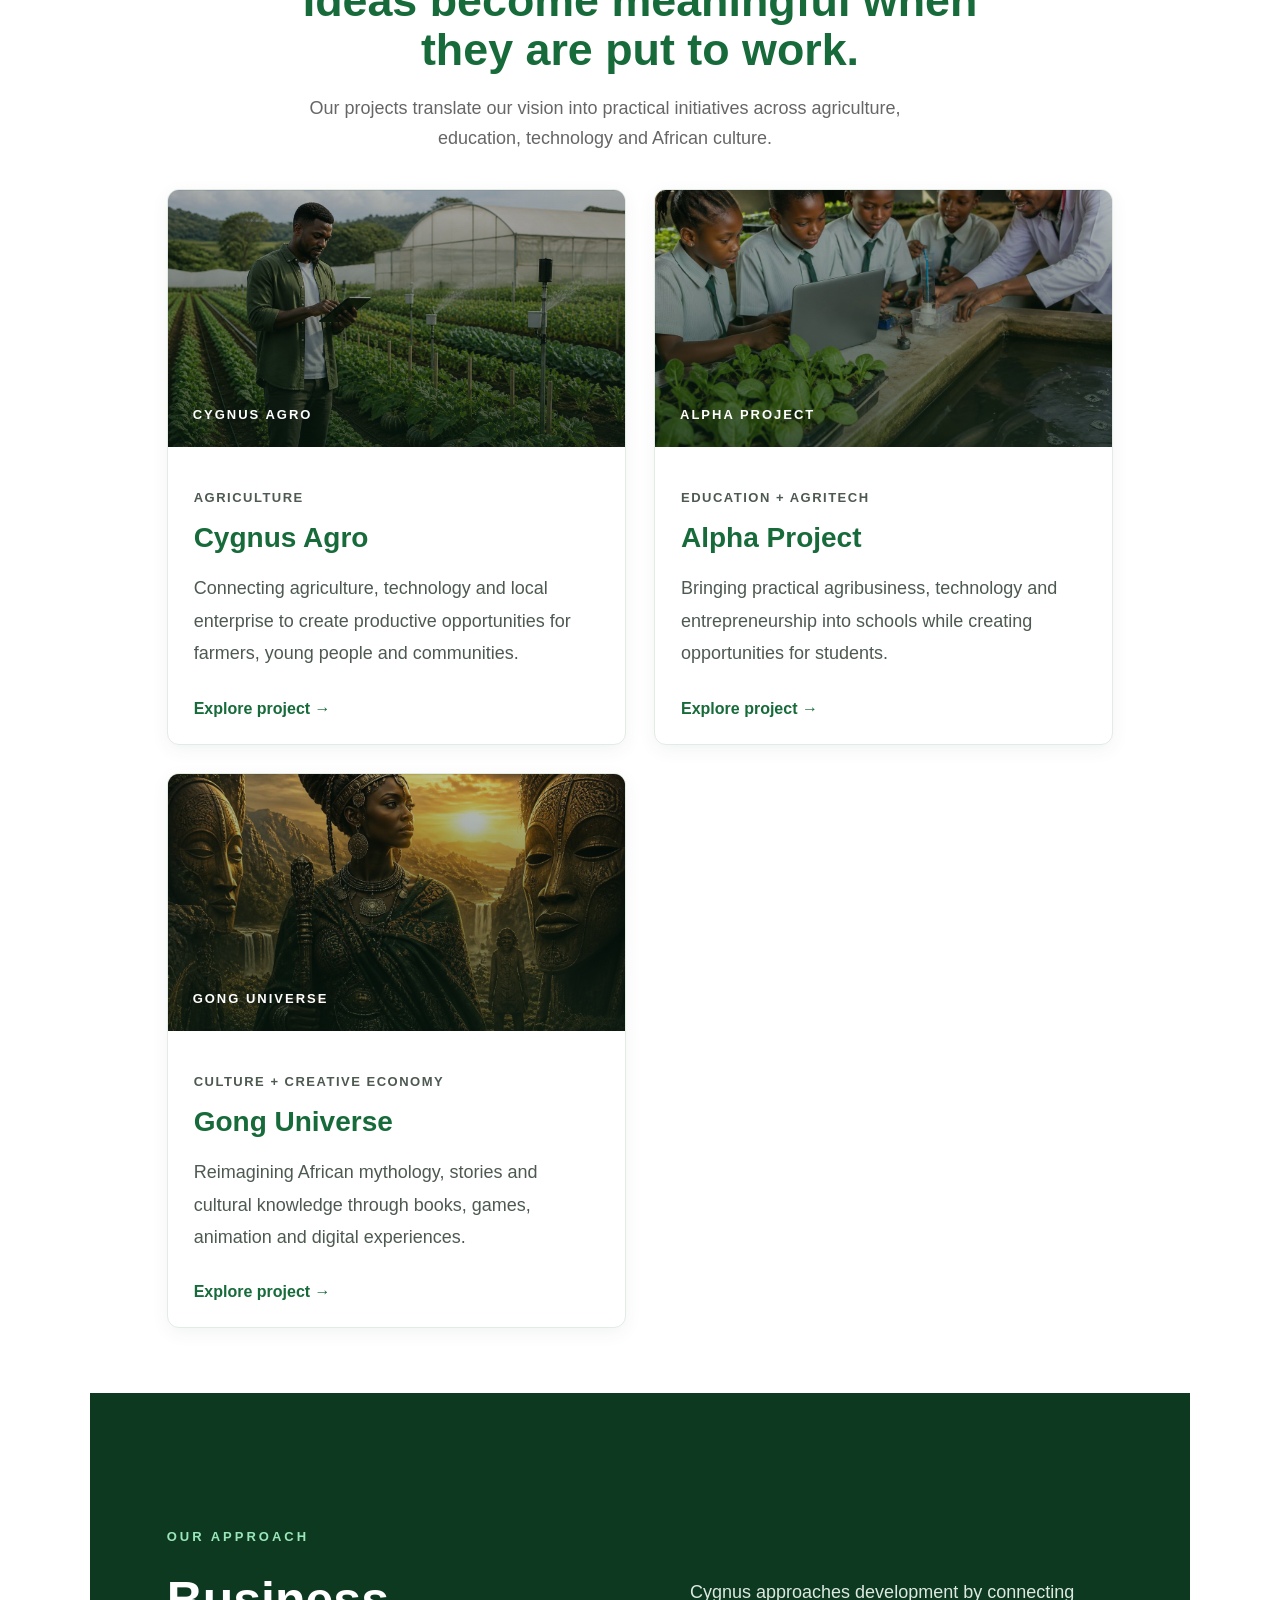
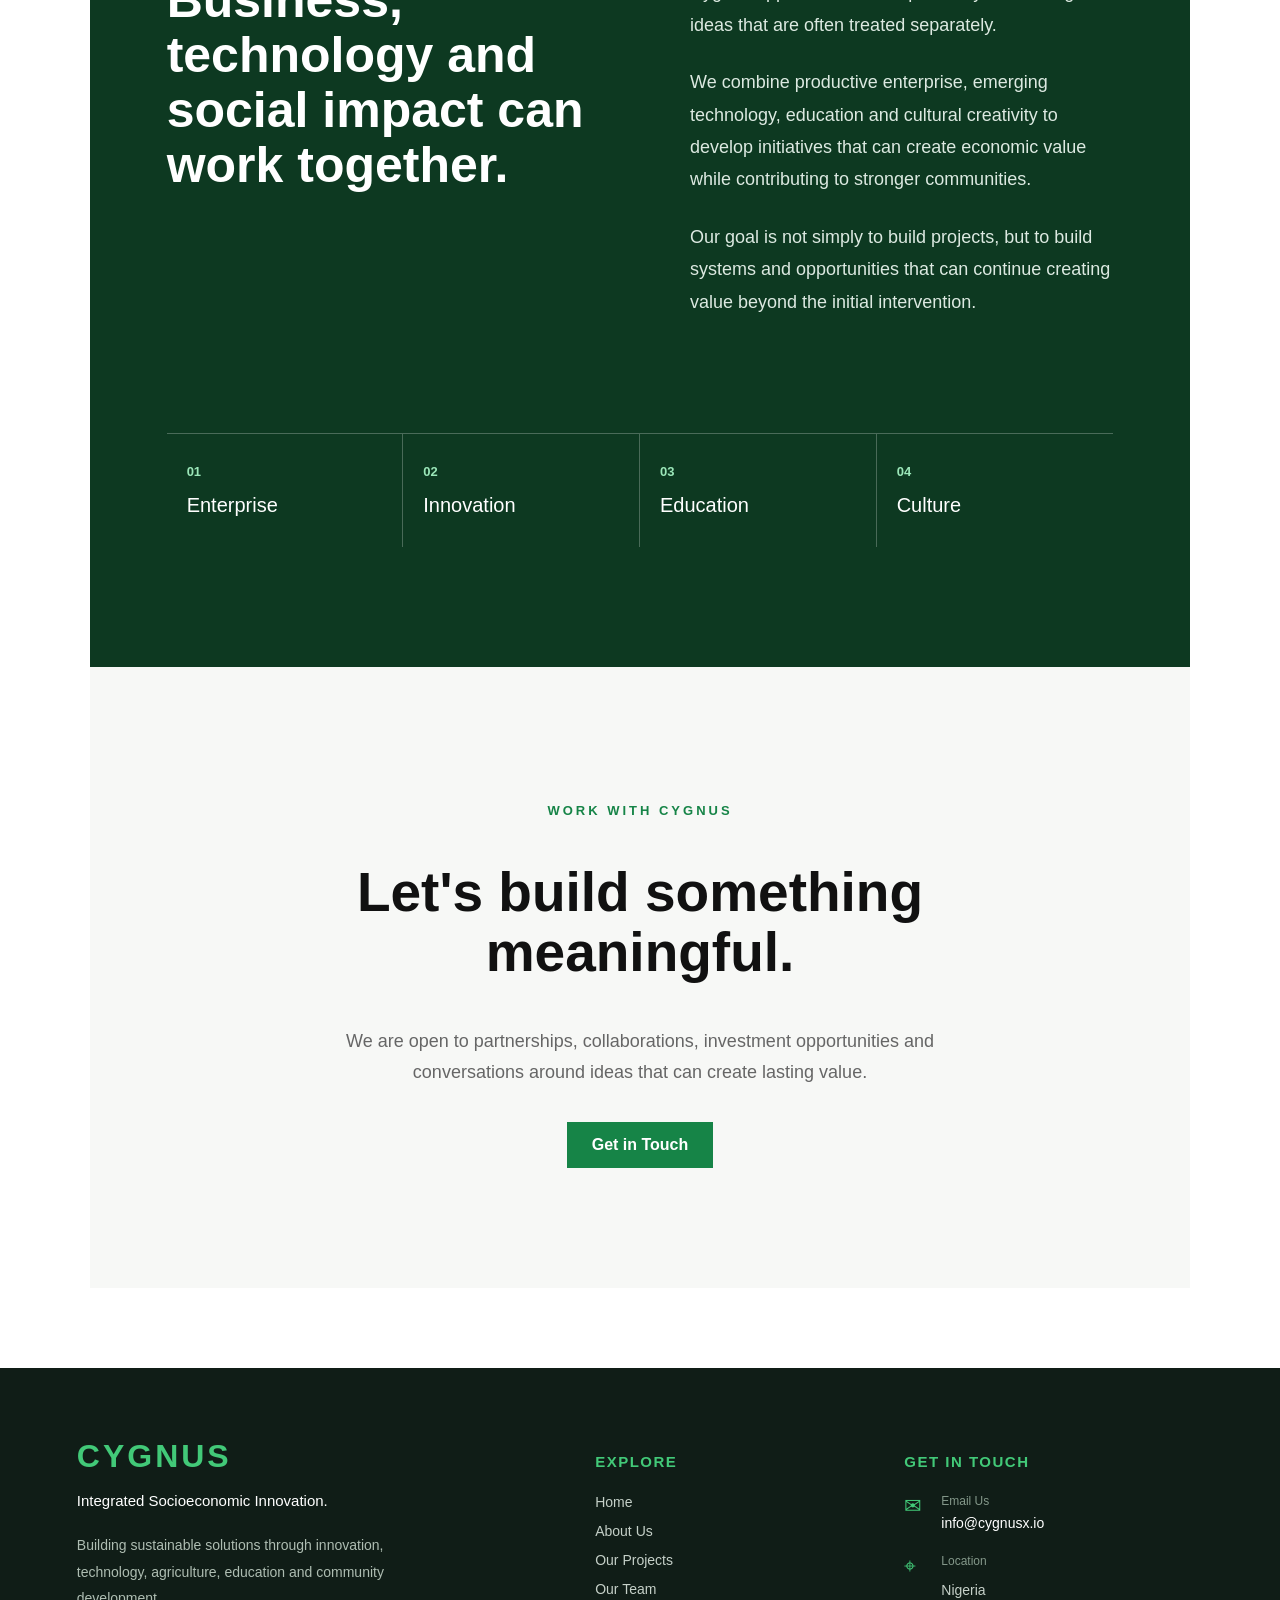
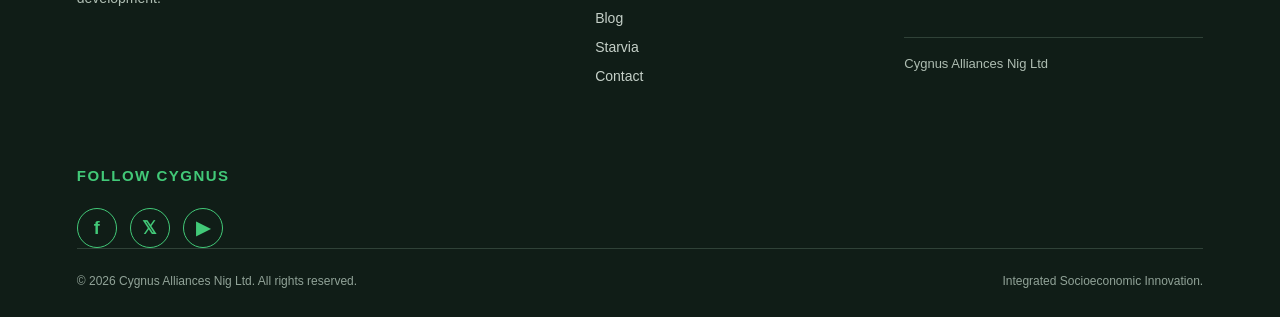
==== commit 382b46e3: "footer upgrade" ====
--- a/index.html
+++ b/index.html
@@ -359,62 +359,126 @@
 
 
 </main>
-<footer>
+<footer class="cygnus-footer">
 
     <div class="footer-content">
 
+        <!-- BRAND -->
         <div class="footer-brand">
 
-            <div class="logo">
-                CYGNUS
-            </div>
-
-            <p>
+            <div class="footer-logo">CYGNUS</div>
+
+            <p class="footer-tagline">
                 Integrated Socioeconomic Innovation.
             </p>
 
-        </div>
-
-
-        <div class="footer-links">
-
-            <a href="index.html">Home</a>
-            <a href="about.html">About</a>
-            <a href="projects.html">Projects</a>
-            <a href="contact.html">Contact</a>
-            <a href="blog.html">Blog</a>
-            <a href="team.html">Team</a>
-            <a href="starvia.html">Starvia</a>
-
-
-        </div>
-
-
-        <div class="footer-company">
-
-            <p>
+            <p class="footer-description">
+                Building sustainable solutions through innovation,
+                technology, agriculture, education and community development.
+            </p>
+
+        </div>
+
+
+        <!-- NAVIGATION -->
+        <div class="footer-navigation">
+
+            <h3>Explore</h3>
+
+            <div class="footer-links">
+                <a href="index.html">Home</a>
+                <a href="about.html">About Us</a>
+                <a href="projects.html">Our Projects</a>
+                <a href="team.html">Our Team</a>
+                <a href="blog.html">Blog</a>
+                <a href="starvia.html">Starvia</a>
+                <a href="contact.html">Contact</a>
+            </div>
+
+        </div>
+
+
+        <!-- CONTACT -->
+        <div class="footer-contact">
+
+            <h3>Get in Touch</h3>
+
+            <div class="footer-contact-item">
+                <span class="footer-contact-icon">✉</span>
+                <div>
+                    <span class="footer-label">Email Us</span>
+                    <a href="mailto:info@cygnusx.io">
+                        info@cygnusx.io
+                    </a>
+                </div>
+            </div>
+
+            <div class="footer-contact-item">
+                <span class="footer-contact-icon">⌖</span>
+                <div>
+                    <span class="footer-label">Location</span>
+                    <p>Nigeria</p>
+                </div>
+            </div>
+
+            <div class="footer-company">
                 Cygnus Alliances Nig Ltd
-            </p>
-
-            <p>
-                Nigeria
-            </p>
+            </div>
 
         </div>
 
     </div>
 
-
+    
+<!-- SOCIAL MEDIA -->
+<div class="footer-social">
+
+    <h3>Follow Cygnus</h3>
+
+    <div class="footer-social-links">
+
+        <a href="https://www.facebook.com/share/1QagBHySaq/?mibextid=wwXIfr"
+           target="_blank"
+           rel="noopener noreferrer"
+           aria-label="Cygnus on Facebook">
+            <span>f</span>
+        </a>
+
+        <a href="YOUR_X_PROFILE_URL"
+           target="_blank"
+           rel="noopener noreferrer"
+           aria-label="Cygnus on X">
+            <span>𝕏</span>
+        </a>
+
+        <a href="https://youtube.com/@cygnusalliances?si=4Abw4vh-zBStGybl"
+           target="_blank"
+           rel="noopener noreferrer"
+           aria-label="Cygnus on YouTube">
+            <span>▶</span>
+        </a>
+
+    </div>
+
+</div>
+
+
+
+    <!-- COPYRIGHT -->
     <div class="footer-bottom">
 
         <p>
-            © 2026 Cygnus Alliances Nig Ltd. All rights reserved.
+            © 2026 Cygnus Alliances Nig Ltd.
+            All rights reserved.
         </p>
 
+        <span>Integrated Socioeconomic Innovation.</span>
+
     </div>
 
 </footer>
 
+
 <script src="js/navigation.js"></script>
 
 </body>
--- a/css/style.css
+++ b/css/style.css
@@ -2920,4 +2920,235 @@
     .starvia-contact-content h2 {
         font-size: 1.8rem;
     }
-}+}
+
+
+.footer-email {
+    margin-top: 12px;
+    font-size: 14px;
+}
+
+.footer-email a {
+    color: inherit;
+    text-decoration: none;
+    transition: color 0.3s ease;
+}
+
+.footer-email a:hover {
+    color: #16a34a;
+    text-decoration: underline;
+}
+
+
+/* =================================
+   CYGNUS MODERN FOOTER
+================================= */
+
+.cygnus-footer {
+    background: #101d17;
+    color: #ffffff;
+    padding: 70px 6% 25px;
+    margin-top: 0;
+}
+
+.cygnus-footer .footer-content {
+    max-width: 1250px;
+    margin: 0 auto;
+    display: grid;
+    grid-template-columns: 1.5fr 0.8fr 1fr;
+    gap: 70px;
+    padding-bottom: 55px;
+}
+
+/* BRAND */
+
+.cygnus-footer .footer-logo {
+    font-size: 32px;
+    font-weight: 900;
+    letter-spacing: 3px;
+    color: #42c978;
+    margin-bottom: 12px;
+}
+
+.cygnus-footer .footer-tagline {
+    font-size: 15px;
+    color: #ffffff;
+    font-weight: 500;
+    margin-bottom: 18px;
+}
+
+.cygnus-footer .footer-description {
+    color: #aebdb2;
+    font-size: 14px;
+    line-height: 1.9;
+    max-width: 340px;
+}
+
+/* SECTION HEADINGS */
+
+.cygnus-footer h3 {
+    font-size: 15px;
+    font-weight: 700;
+    color: #42c978;
+    text-transform: uppercase;
+    letter-spacing: 1.5px;
+    margin-bottom: 24px;
+}
+
+/* NAVIGATION */
+
+.cygnus-footer .footer-links {
+    display: flex;
+    flex-direction: column;
+    gap: 13px;
+}
+
+.cygnus-footer .footer-links a {
+    color: #c5d0c8;
+    font-size: 14px;
+    text-decoration: none;
+    width: fit-content;
+    transition: color 0.3s ease,
+                transform 0.3s ease;
+}
+
+.cygnus-footer .footer-links a:hover {
+    color: #42c978;
+    transform: translateX(5px);
+}
+
+/* CONTACT */
+
+.cygnus-footer .footer-contact-item {
+    display: flex;
+    align-items: flex-start;
+    gap: 15px;
+    margin-bottom: 22px;
+}
+
+.cygnus-footer .footer-contact-icon {
+    color: #42c978;
+    font-size: 21px;
+    min-width: 22px;
+}
+
+.cygnus-footer .footer-label {
+    display: block;
+    color: #84988a;
+    font-size: 12px;
+    margin-bottom: 6px;
+}
+
+.cygnus-footer .footer-contact-item a {
+    color: #ffffff;
+    font-size: 14px;
+    text-decoration: none;
+    transition: color 0.3s ease;
+}
+
+.cygnus-footer .footer-contact-item a:hover {
+    color: #42c978;
+}
+
+.cygnus-footer .footer-contact-item p {
+    color: #c5d0c8;
+    font-size: 14px;
+}
+
+.cygnus-footer .footer-company {
+    margin-top: 25px;
+    padding-top: 18px;
+    border-top: 1px solid #304238;
+    color: #aebdb2;
+    font-size: 13px;
+}
+
+/* COPYRIGHT */
+
+.cygnus-footer .footer-bottom {
+    max-width: 1250px;
+    margin: 0 auto;
+    padding-top: 22px;
+    border-top: 1px solid #304238;
+    display: flex;
+    justify-content: space-between;
+    align-items: center;
+    gap: 15px;
+}
+
+.cygnus-footer .footer-bottom p,
+.cygnus-footer .footer-bottom span {
+    color: #91a398;
+    font-size: 12px;
+}
+
+/* TABLET */
+
+@media (max-width: 900px) {
+
+    .cygnus-footer .footer-content {
+        grid-template-columns: 1fr 1fr;
+        gap: 45px;
+    }
+
+}
+
+/* MOBILE */
+
+@media (max-width: 600px) {
+
+    .cygnus-footer {
+        padding: 50px 7% 22px;
+    }
+
+    .cygnus-footer .footer-content {
+        grid-template-columns: 1fr;
+        gap: 38px;
+        padding-bottom: 35px;
+    }
+
+    .cygnus-footer .footer-description {
+        max-width: 100%;
+    }
+
+    .cygnus-footer .footer-bottom {
+        flex-direction: column;
+        align-items: flex-start;
+        gap: 8px;
+    }
+
+}
+
+/* CYGNUS SOCIAL MEDIA */
+
+.cygnus-footer .footer-social {
+    margin-top: 28px;
+}
+
+.cygnus-footer .footer-social-links {
+    display: flex;
+    align-items: center;
+    gap: 13px;
+}
+
+.cygnus-footer .footer-social-links a {
+    width: 40px;
+    height: 40px;
+    border: 1px solid #42c978;
+    border-radius: 50%;
+    display: flex;
+    align-items: center;
+    justify-content: center;
+    color: #42c978;
+    text-decoration: none;
+    font-size: 18px;
+    font-weight: 700;
+    transition: all 0.3s ease;
+}
+
+.cygnus-footer .footer-social-links a:hover {
+    background: #42c978;
+    color: #101d17;
+    transform: translateY(-4px);
+    box-shadow: 0 5px 15px rgba(66, 201, 120, 0.2);
+}
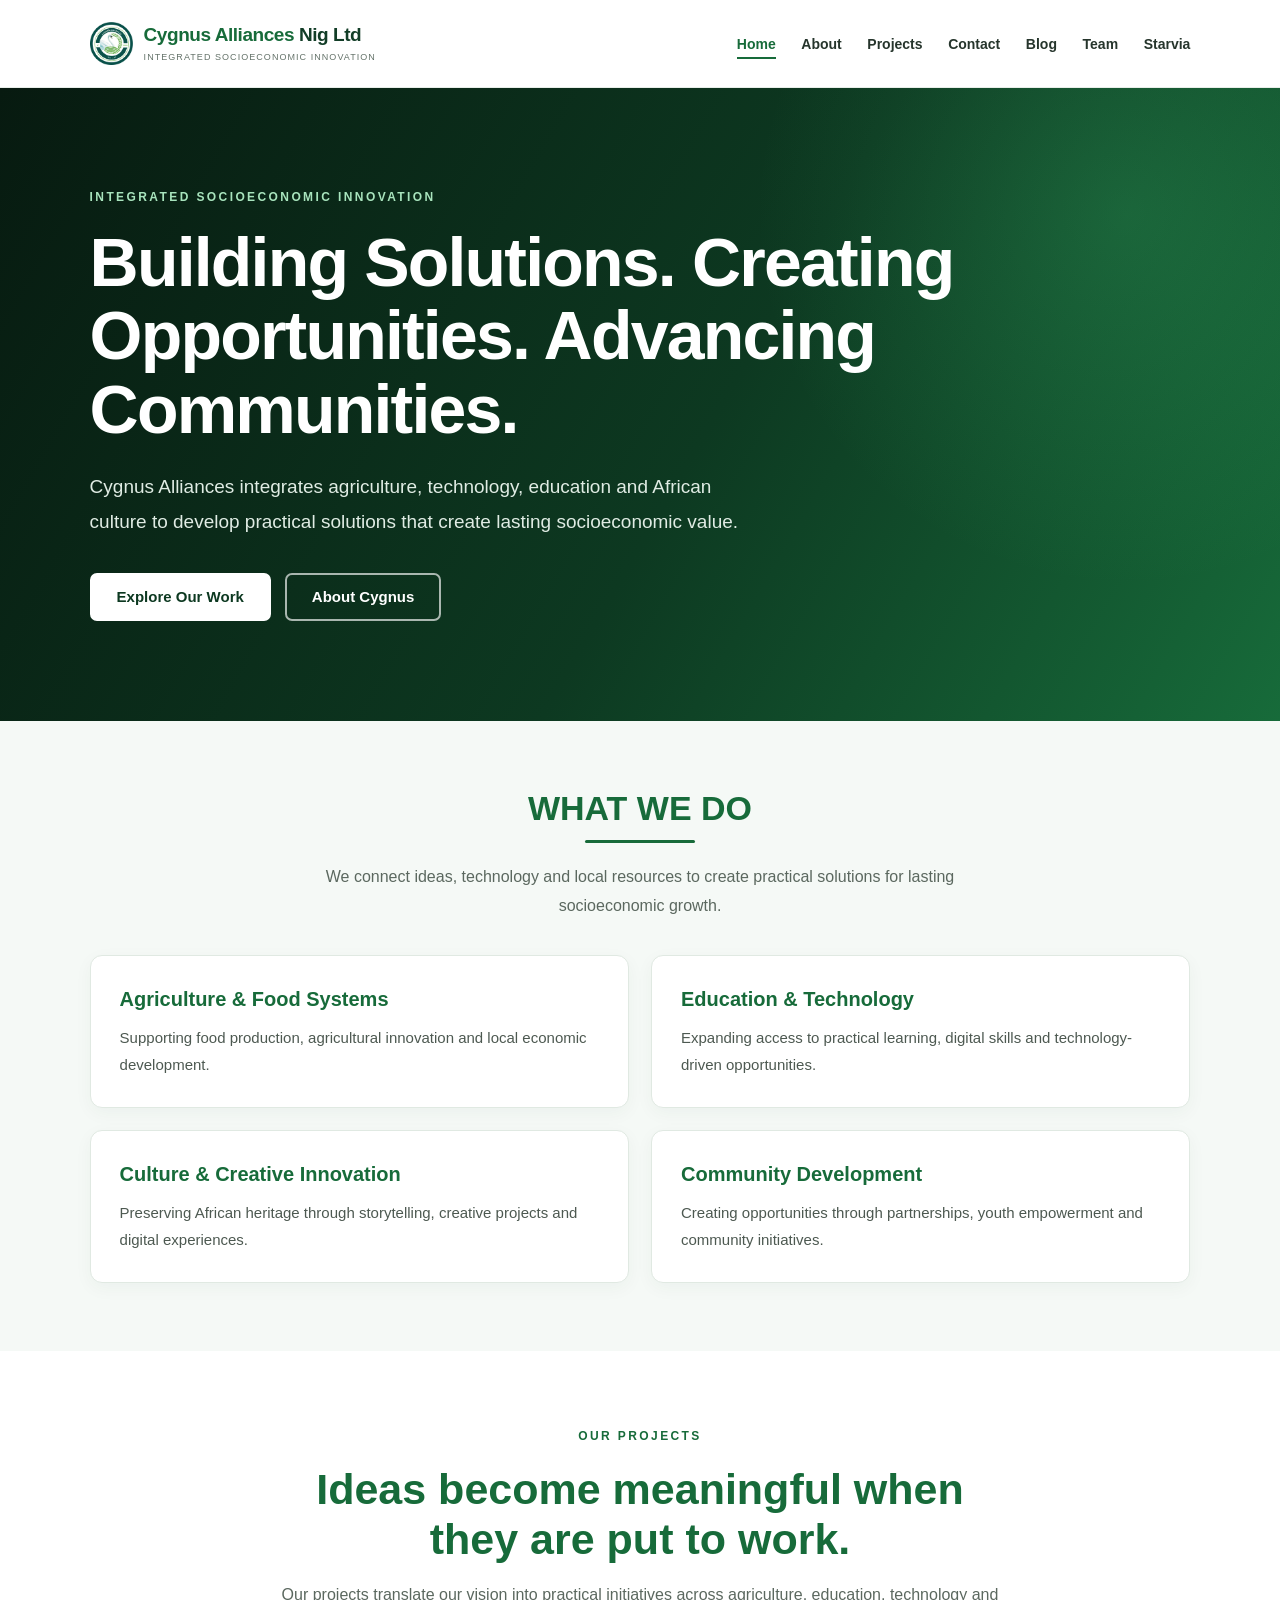
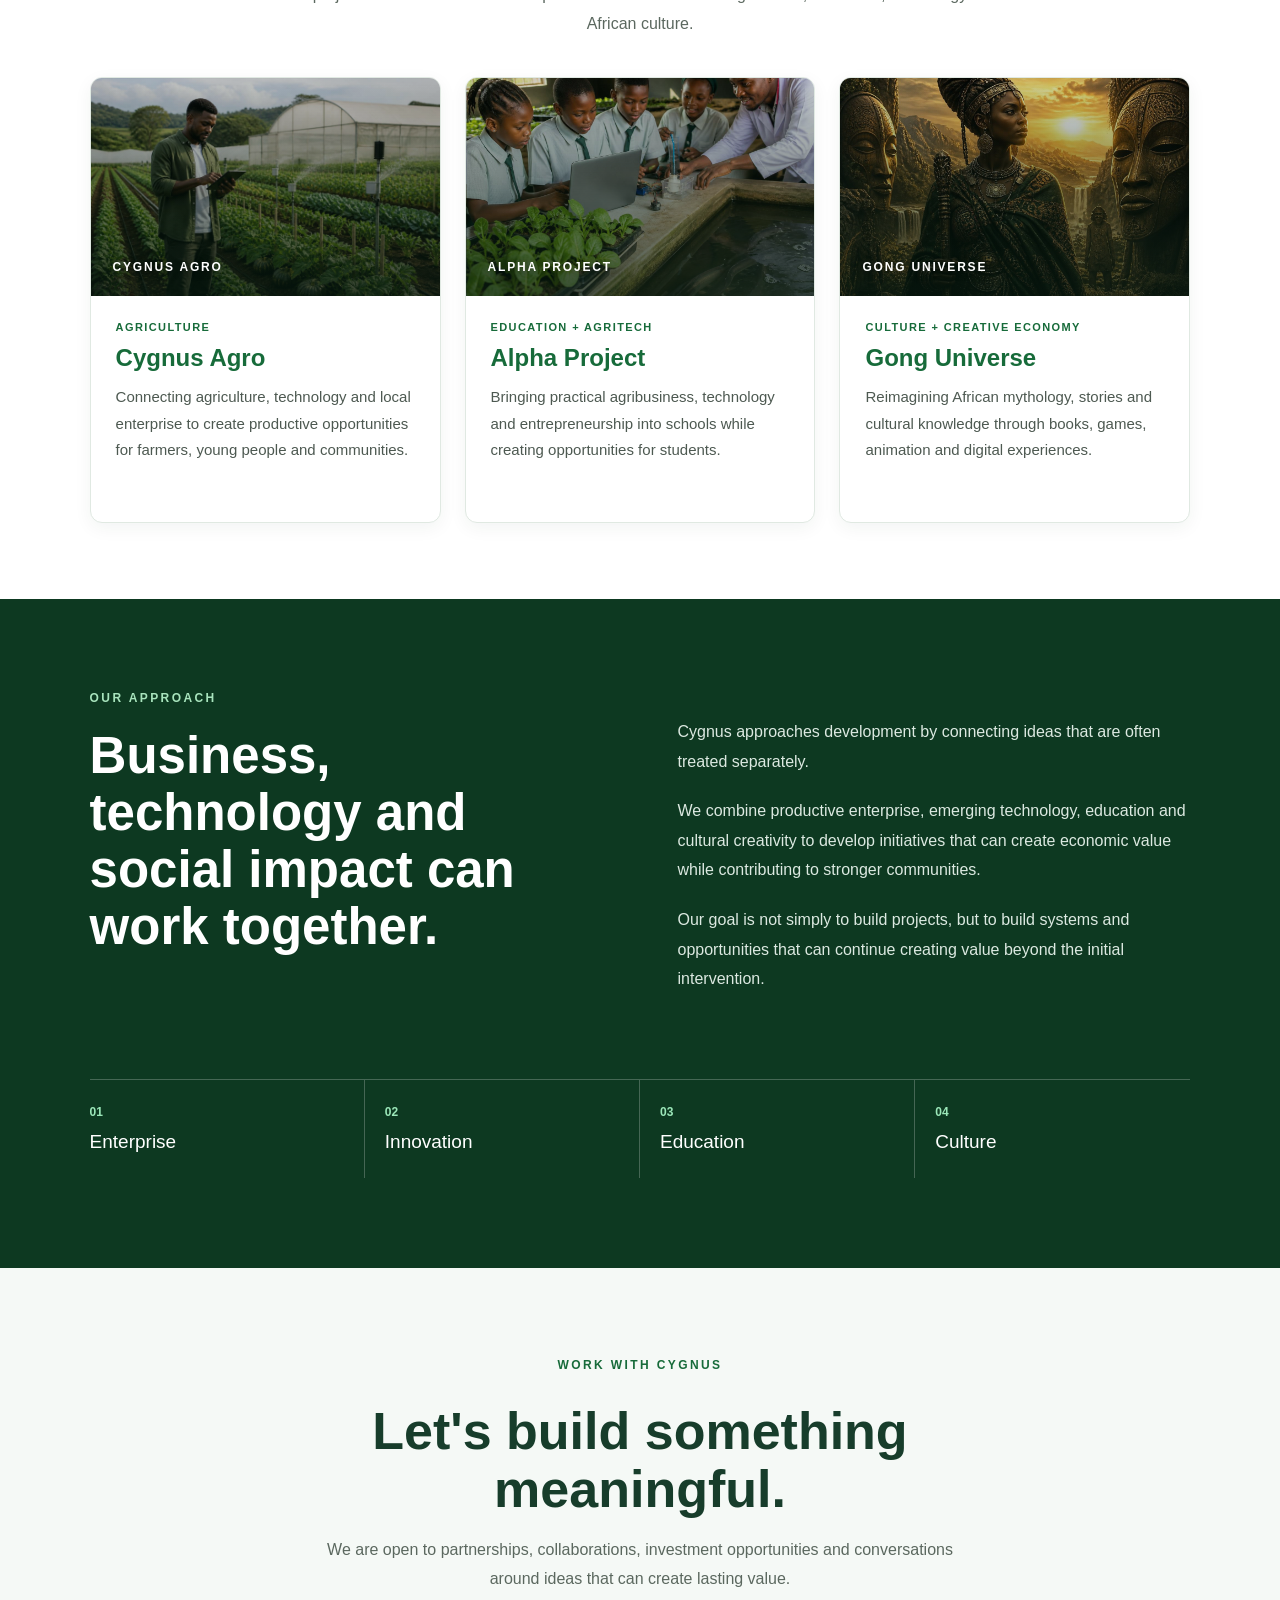
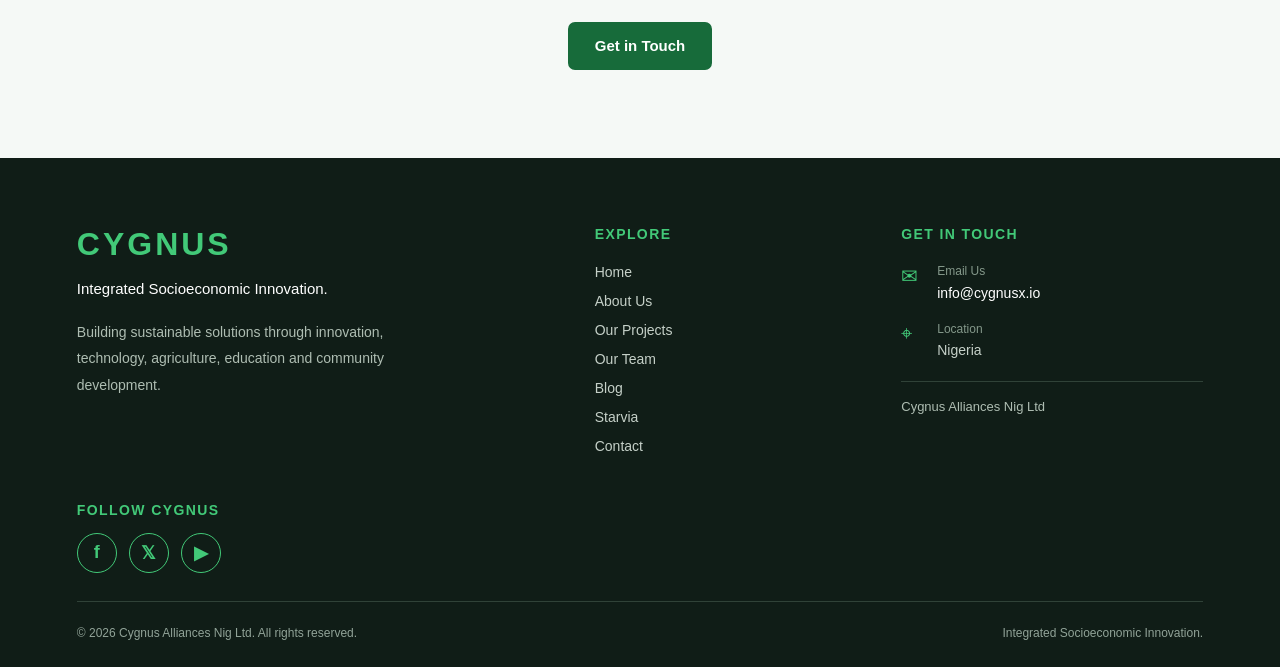
==== commit 0d747b65: "general beautification" ====
--- a/index.html
+++ b/index.html
@@ -1,38 +1,39 @@
 <!DOCTYPE html>
 <html lang="en">
-
 <head>
-<link rel="icon" type="image/png" href="images/cygnus-logo.png">
     <meta charset="UTF-8">
-
     <meta name="viewport" content="width=device-width, initial-scale=1.0">
-
-    <title>Cygnus Alliances Nig Ltd</title>
-
+    <meta name="description" content="Cygnus Alliances Nig Ltd integrates agriculture, technology, education and African culture to develop practical solutions that create lasting socioeconomic value.">
+    <meta name="theme-color" content="#176b3a">
+
+    <link rel="icon" type="image/png" href="images/cygnus-logo.png">
     <link rel="stylesheet" href="css/style.css">
 
+    <title>Cygnus Alliances Nig Ltd | Integrated Socioeconomic Innovation</title>
 </head>
 
 <body>
 
 <header class="navbar">
-    <a href="index.html" class="logo">
-    <img src="images/cygnus-logo.png" alt="Cygnus Alliances Logo">
-
-    <span class="logo-text">
-        <span class="logo-name">Cygnus Alliances <strong>Nig Ltd</strong></span>
-        <span class="logo-tagline">Integrated Socioeconomic Innovation</span>
-    </span>
-</a>
-
-    <button class="menu-toggle" id="menuToggle"
+    <a href="index.html" class="logo" aria-label="Cygnus Alliances Nig Ltd home">
+        <img src="images/cygnus-logo.png" alt="Cygnus Alliances logo">
+        <span class="logo-text">
+            <span class="logo-name">Cygnus Alliances <strong>Nig Ltd</strong></span>
+            <span class="logo-tagline">Integrated Socioeconomic Innovation</span>
+        </span>
+    </a>
+
+    <button
+        class="menu-toggle"
+        id="menuToggle"
+        type="button"
         aria-label="Open navigation menu"
         aria-expanded="false"
         aria-controls="mainNav">
         ☰
     </button>
 
-    <nav id="mainNav">
+    <nav id="mainNav" aria-label="Main navigation">
         <a href="index.html" class="active" aria-current="page">Home</a>
         <a href="about.html">About</a>
         <a href="projects.html">Projects</a>
@@ -43,348 +44,159 @@
     </nav>
 </header>
 
-    <main>
-
+<main>
     <section class="hero">
-
         <div class="hero-content">
-
-            <p class="eyebrow">
-                INTEGRATED SOCIOECONOMIC INNOVATION
-            </p>
-
-            <h1>
-                
-Building Solutions. Creating Opportunities. Advancing Communities.
-
-            </h1>
+            <p class="eyebrow">INTEGRATED SOCIOECONOMIC INNOVATION</p>
+
+            <h1>Building Solutions. Creating Opportunities. Advancing Communities.</h1>
 
             <p class="hero-text">
-                
-Cygnus Alliances integrates agriculture, technology, education and African culture to develop practical solutions that create lasting socioeconomic value.
-
+                Cygnus Alliances integrates agriculture, technology, education and African culture to develop practical solutions that create lasting socioeconomic value.
             </p>
 
             <div class="hero-buttons">
-
-                <a href="projects.html" class="button primary">
-                    Explore Our Work
-                </a>
-
-                <a href="about.html" class="button secondary">
-                    About Cygnus
-                </a>
-
-            </div>
-
-        </div>
-
-        </section>
-
-<section class="core-areas">
-    <div class="section-heading">
-        <h2>WHAT WE DO</h2>
-        <p>
-            We connect ideas, technology and local resources
-            to create practical solutions for lasting socioeconomic growth.
-        </p>
-    </div>
-
-    <div class="areas-grid">
-
-        <div class="area-card">
-            <h3>Agriculture &amp; Food Systems</h3>
+                <a href="projects.html" class="button primary">Explore Our Work</a>
+                <a href="about.html" class="button secondary">About Cygnus</a>
+            </div>
+        </div>
+    </section>
+
+    <section class="core-areas">
+        <div class="section-heading">
+            <h2>WHAT WE DO</h2>
             <p>
-                Supporting food production, agricultural innovation
-                and local economic development.
-            </p>
-        </div>
-
-        <div class="area-card">
-            <h3>Education &amp; Technology</h3>
+                We connect ideas, technology and local resources to create practical solutions for lasting socioeconomic growth.
+            </p>
+        </div>
+
+        <div class="areas-grid">
+            <article class="area-card">
+                <h3>Agriculture &amp; Food Systems</h3>
+                <p>Supporting food production, agricultural innovation and local economic development.</p>
+            </article>
+
+            <article class="area-card">
+                <h3>Education &amp; Technology</h3>
+                <p>Expanding access to practical learning, digital skills and technology-driven opportunities.</p>
+            </article>
+
+            <article class="area-card">
+                <h3>Culture &amp; Creative Innovation</h3>
+                <p>Preserving African heritage through storytelling, creative projects and digital experiences.</p>
+            </article>
+
+            <article class="area-card">
+                <h3>Community Development</h3>
+                <p>Creating opportunities through partnerships, youth empowerment and community initiatives.</p>
+            </article>
+        </div>
+    </section>
+
+    <section class="projects">
+        <div class="section-heading">
+            <p class="eyebrow green">OUR PROJECTS</p>
+            <h2>Ideas become meaningful when they are put to work.</h2>
             <p>
-                Expanding access to practical learning, digital skills
-                and technology-driven opportunities.
-            </p>
-        </div>
-
-        <div class="area-card">
-            <h3>Culture &amp; Creative Innovation</h3>
-            <p>
-                Preserving African heritage through storytelling,
-                creative projects and digital experiences.
-            </p>
-        </div>
-
-        <div class="area-card">
-            <h3>Community Development</h3>
-            <p>
-                Creating opportunities through partnerships,
-                youth empowerment and community initiatives.
-            </p>
-        </div>
-
-    </div>
-</section>
-
-    <!-- PROJECTS -->
-
-    <section class="projects">
-
-        <div class="section-heading">
-
-            <p class="eyebrow green">
-                OUR PROJECTS
-            </p>
-
-            <h2>
-                Ideas become meaningful when they are put to work.
-            </h2>
-
-            <p>
-                Our projects translate our vision into practical
-                initiatives across agriculture, education, technology
-                and African culture.
-            </p>
-
-        </div>
-
+                Our projects translate our vision into practical initiatives across agriculture, education, technology and African culture.
+            </p>
+        </div>
 
         <div class="project-grid">
-
-
-            <!-- CYGNUS AGRO -->
-
             <article class="project-card">
-
                 <div class="project-image agro-image">
                     <span>CYGNUS AGRO</span>
                 </div>
-
                 <div class="project-content">
-
-                    <p class="project-category">
-                        AGRICULTURE
+                    <p class="project-category">AGRICULTURE</p>
+                    <h3>Cygnus Agro</h3>
+                    <p>
+                        Connecting agriculture, technology and local enterprise to create productive opportunities for farmers, young people and communities.
                     </p>
-
-                    <h3>
-                        Cygnus Agro
-                    </h3>
-
-                    <p>
-                        Connecting agriculture, technology and local
-                        enterprise to create productive opportunities
-                        for farmers, young people and communities.
-                    </p>
-
-                    <a href="projects.html">
-                        Explore project →
-                    </a>
-
-                </div>
-
-            </article>
-
-
-            <!-- ALPHA PROJECT -->
+                    <a href="projects.html">Explore project →</a>
+                </div>
+            </article>
 
             <article class="project-card">
-
                 <div class="project-image alpha-image">
                     <span>ALPHA PROJECT</span>
                 </div>
-
                 <div class="project-content">
-
-                    <p class="project-category">
-                        EDUCATION + AGRITECH
+                    <p class="project-category">EDUCATION + AGRITECH</p>
+                    <h3>Alpha Project</h3>
+                    <p>
+                        Bringing practical agribusiness, technology and entrepreneurship into schools while creating opportunities for students.
                     </p>
-
-                    <h3>
-                        Alpha Project
-                    </h3>
-
-                    <p>
-                        Bringing practical agribusiness, technology
-                        and entrepreneurship into schools while
-                        creating opportunities for students.
-                    </p>
-
-                    <a href="projects.html">
-                        Explore project →
-                    </a>
-
-                </div>
-
-            </article>
-
-
-            <!-- GONG UNIVERSE -->
+                    <a href="projects.html">Explore project →</a>
+                </div>
+            </article>
 
             <article class="project-card">
-
                 <div class="project-image gong-image">
                     <span>GONG UNIVERSE</span>
                 </div>
-
                 <div class="project-content">
-
-                    <p class="project-category">
-                        CULTURE + CREATIVE ECONOMY
+                    <p class="project-category">CULTURE + CREATIVE ECONOMY</p>
+                    <h3>Gong Universe</h3>
+                    <p>
+                        Reimagining African mythology, stories and cultural knowledge through books, games, animation and digital experiences.
                     </p>
-
-                    <h3>
-                        Gong Universe
-                    </h3>
-
-                    <p>
-                        Reimagining African mythology, stories and
-                        cultural knowledge through books, games,
-                        animation and digital experiences.
-                    </p>
-
-                    <a href="projects.html">
-                        Explore project →
-                    </a>
-
-                </div>
-
-            </article>
-
-
-        </div>
-
-        </section>
-
-
-    <!-- OUR APPROACH -->
+                    <a href="projects.html">Explore project →</a>
+                </div>
+            </article>
+        </div>
+    </section>
 
     <section class="approach">
-
         <div class="approach-content">
-
             <div class="approach-heading">
-
-                <p class="eyebrow">
-                    OUR APPROACH
+                <p class="eyebrow">OUR APPROACH</p>
+                <h2>Business, technology and social impact can work together.</h2>
+            </div>
+
+            <div class="approach-text">
+                <p>Cygnus approaches development by connecting ideas that are often treated separately.</p>
+                <p>
+                    We combine productive enterprise, emerging technology, education and cultural creativity to develop initiatives that can create economic value while contributing to stronger communities.
                 </p>
-
-                <h2>
-                    Business, technology and social impact can work together.
-                </h2>
-
-            </div>
-
-
-            <div class="approach-text">
-
                 <p>
-                    Cygnus approaches development by connecting ideas
-                    that are often treated separately.
+                    Our goal is not simply to build projects, but to build systems and opportunities that can continue creating value beyond the initial intervention.
                 </p>
-
-                <p>
-                    We combine productive enterprise, emerging technology,
-                    education and cultural creativity to develop initiatives
-                    that can create economic value while contributing to
-                    stronger communities.
-                </p>
-
-                <p>
-                    Our goal is not simply to build projects, but to build
-                    systems and opportunities that can continue creating
-                    value beyond the initial intervention.
-                </p>
-
-            </div>
-
-        </div>
-
+            </div>
+        </div>
 
         <div class="approach-pillars">
-
-            <div>
-                <strong>01</strong>
-                <span>Enterprise</span>
-            </div>
-
-            <div>
-                <strong>02</strong>
-                <span>Innovation</span>
-            </div>
-
-            <div>
-                <strong>03</strong>
-                <span>Education</span>
-            </div>
-
-            <div>
-                <strong>04</strong>
-                <span>Culture</span>
-            </div>
-
-        </div>
-
-        </section>
-
-
-    <!-- CONTACT CTA -->
+            <div><strong>01</strong><span>Enterprise</span></div>
+            <div><strong>02</strong><span>Innovation</span></div>
+            <div><strong>03</strong><span>Education</span></div>
+            <div><strong>04</strong><span>Culture</span></div>
+        </div>
+    </section>
 
     <section class="contact-cta">
-
         <div class="contact-cta-content">
-
-            <p class="eyebrow green"> 
-                WORK WITH CYGNUS
-            
-            </p>
-
-            <h2>
-                Let's build something meaningful.
-            </h2>
-
+            <p class="eyebrow green">WORK WITH CYGNUS</p>
+            <h2>Let's build something meaningful.</h2>
             <p>
-                We are open to partnerships, collaborations,
-                investment opportunities and conversations around
-                ideas that can create lasting value.
-            </p>
-
-            <a href="contact.html" class="button cta-button">
-                Get in Touch
-            </a>
-
-        </div>
-
-    </section>
-
-
+                We are open to partnerships, collaborations, investment opportunities and conversations around ideas that can create lasting value.
+            </p>
+            <a href="contact.html" class="button cta-button">Get in Touch</a>
+        </div>
+    </section>
 </main>
+
 <footer class="cygnus-footer">
-
     <div class="footer-content">
-
-        <!-- BRAND -->
         <div class="footer-brand">
-
             <div class="footer-logo">CYGNUS</div>
-
-            <p class="footer-tagline">
-                Integrated Socioeconomic Innovation.
-            </p>
-
+            <p class="footer-tagline">Integrated Socioeconomic Innovation.</p>
             <p class="footer-description">
-                Building sustainable solutions through innovation,
-                technology, agriculture, education and community development.
-            </p>
-
-        </div>
-
-
-        <!-- NAVIGATION -->
+                Building sustainable solutions through innovation, technology, agriculture, education and community development.
+            </p>
+        </div>
+
         <div class="footer-navigation">
-
             <h3>Explore</h3>
-
             <div class="footer-links">
                 <a href="index.html">Home</a>
                 <a href="about.html">About Us</a>
@@ -394,93 +206,55 @@
                 <a href="starvia.html">Starvia</a>
                 <a href="contact.html">Contact</a>
             </div>
-
-        </div>
-
-
-        <!-- CONTACT -->
+        </div>
+
         <div class="footer-contact">
-
             <h3>Get in Touch</h3>
 
             <div class="footer-contact-item">
-                <span class="footer-contact-icon">✉</span>
+                <span class="footer-contact-icon" aria-hidden="true">✉</span>
                 <div>
                     <span class="footer-label">Email Us</span>
-                    <a href="mailto:info@cygnusx.io">
-                        info@cygnusx.io
-                    </a>
+                    <a href="mailto:info@cygnusx.io">info@cygnusx.io</a>
                 </div>
             </div>
 
             <div class="footer-contact-item">
-                <span class="footer-contact-icon">⌖</span>
+                <span class="footer-contact-icon" aria-hidden="true">⌖</span>
                 <div>
                     <span class="footer-label">Location</span>
                     <p>Nigeria</p>
                 </div>
             </div>
 
-            <div class="footer-company">
-                Cygnus Alliances Nig Ltd
-            </div>
-
-        </div>
-
+            <div class="footer-company">Cygnus Alliances Nig Ltd</div>
+        </div>
     </div>
 
-    
-<!-- SOCIAL MEDIA -->
-<div class="footer-social">
-
-    <h3>Follow Cygnus</h3>
-
-    <div class="footer-social-links">
-
-        <a href="https://www.facebook.com/share/1QagBHySaq/?mibextid=wwXIfr"
-           target="_blank"
-           rel="noopener noreferrer"
-           aria-label="Cygnus on Facebook">
-            <span>f</span>
-        </a>
-
-        <a href="YOUR_X_PROFILE_URL"
-           target="_blank"
-           rel="noopener noreferrer"
-           aria-label="Cygnus on X">
-            <span>𝕏</span>
-        </a>
-
-        <a href="https://youtube.com/@cygnusalliances?si=4Abw4vh-zBStGybl"
-           target="_blank"
-           rel="noopener noreferrer"
-           aria-label="Cygnus on YouTube">
-            <span>▶</span>
-        </a>
-
+    <div class="footer-social">
+        <h3>Follow Cygnus</h3>
+        <div class="footer-social-links">
+            <a href="https://www.facebook.com/share/1QagBHySaq/?mibextid=wwXIfr"
+               target="_blank" rel="noopener noreferrer"
+               aria-label="Cygnus on Facebook"><span>f</span></a>
+
+            <!-- Replace this placeholder with the official Cygnus X profile URL. -->
+            <a href="YOUR_X_PROFILE_URL"
+               target="_blank" rel="noopener noreferrer"
+               aria-label="Cygnus on X"><span>𝕏</span></a>
+
+            <a href="https://youtube.com/@cygnusalliances?si=4Abw4vh-zBStGybl"
+               target="_blank" rel="noopener noreferrer"
+               aria-label="Cygnus on YouTube"><span>▶</span></a>
+        </div>
     </div>
 
-</div>
-
-
-
-    <!-- COPYRIGHT -->
     <div class="footer-bottom">
-
-        <p>
-            © 2026 Cygnus Alliances Nig Ltd.
-            All rights reserved.
-        </p>
-
+        <p>© 2026 Cygnus Alliances Nig Ltd. All rights reserved.</p>
         <span>Integrated Socioeconomic Innovation.</span>
-
     </div>
-
 </footer>
 
-
 <script src="js/navigation.js"></script>
-
 </body>
-
-</html>+</html>
--- a/css/style.css
+++ b/css/style.css
@@ -1,1517 +1,1026 @@
-/* BASIC RESET */
-
-* {
+/* =========================================================
+   CYGNUS ALLIANCES NIG LTD
+   Consolidated site stylesheet
+   Brand: green, white and deep charcoal
+========================================================= */
+
+:root {
+    --green: #176b3a;
+    --green-dark: #0d3921;
+    --green-deep: #071a10;
+    --green-bright: #42c978;
+    --green-soft: #eaf4ed;
+    --green-pale: #f5f9f6;
+    --text: #243229;
+    --muted: #5b685f;
+    --border: #e0e9e2;
+    --white: #ffffff;
+    --content-width: 1200px;
+    --page-gutter: 7%;
+    --radius: 12px;
+    --shadow: 0 10px 28px rgba(20, 60, 35, 0.08);
+}
+
+*,
+*::before,
+*::after {
     box-sizing: border-box;
+}
+
+html {
+    scroll-behavior: smooth;
+    scroll-padding-top: 110px;
 }
 
 body {
     margin: 0;
-    font-family: Arial, sans-serif;
-    color: #111;
-    background: white;
-}
-
-
-/* NAVIGATION */
-
-.navbar {
-    height: 75px;
-    padding: 0 7%;
-    display: flex;
-    align-items: center;
-    justify-content: space-between;
-
-    background: white;
-    border-bottom: 1px solid #eeeeee;
-}
-
-.logo {
-    font-size: 24px;
-    font-weight: bold;
-    letter-spacing: 3px;
-}
-
-nav {
-    display: flex;
-    gap: 30px;
-}
-
-nav a {
-    text-decoration: none;
-    color: #111;
-    font-size: 15px;
-}
-
-nav a:hover {
-    color: #168447;
-}
-/* NAVIGATION POLISH */
+    color: var(--text);
+    background: var(--white);
+    font-family: Arial, Helvetica, sans-serif;
+    -webkit-font-smoothing: antialiased;
+}
+
+img {
+    max-width: 100%;
+}
+
+a {
+    color: inherit;
+}
+
+button,
+input,
+textarea,
+select {
+    font: inherit;
+}
+
+button,
+a {
+    -webkit-tap-highlight-color: transparent;
+}
+
+:focus-visible {
+    outline: 3px solid #82c99a;
+    outline-offset: 4px;
+}
+
+h1,
+h2,
+h3,
+p {
+    overflow-wrap: break-word;
+}
+
+h2 {
+    line-height: 1.15;
+}
+
+section {
+    scroll-margin-top: 100px;
+}
+
+/* =========================================================
+   HEADER AND NAVIGATION
+========================================================= */
 
 .navbar {
     position: sticky;
     top: 0;
     z-index: 1000;
-    background: rgba(255, 255, 255, 0.96);
+    width: 100%;
+    min-height: 88px;
+    padding: 12px var(--page-gutter);
+    display: flex;
+    align-items: center;
+    justify-content: space-between;
+    gap: 28px;
+    background: rgba(255, 255, 255, 0.97);
+    border-bottom: 1px solid #e8eee9;
     backdrop-filter: blur(12px);
-    border-bottom: 1px solid #e8eee9;
-}
-
-.logo {
+}
+
+.navbar .logo {
+    display: flex;
+    align-items: center;
+    gap: 11px;
+    flex: 0 1 auto;
+    min-width: 0;
+    color: var(--green);
+    text-decoration: none;
+}
+
+.navbar .logo img {
+    display: block;
+    width: 43px;
+    height: 43px;
+    flex: 0 0 43px;
+    object-fit: contain;
+}
+
+.logo-text {
+    display: flex;
+    flex-direction: column;
+    min-width: 0;
+    line-height: 1.2;
+}
+
+.logo-name {
+    color: var(--green);
+    font-size: 19px;
     font-weight: 800;
-    letter-spacing: 2px;
-    color: #168447;
+    letter-spacing: -0.45px;
+    white-space: nowrap;
+}
+
+.logo-name strong {
+    color: #123d27;
+}
+
+.logo-tagline {
+    margin-top: 5px;
+    color: #647269;
+    font-size: 9px;
+    letter-spacing: 1.05px;
+    text-transform: uppercase;
+}
+
+.navbar nav {
+    display: flex;
+    align-items: center;
+    justify-content: flex-end;
+    gap: clamp(14px, 2vw, 27px);
 }
 
 .navbar nav a {
     position: relative;
+    padding: 10px 0;
     color: #26352c;
+    font-size: 14px;
+    font-weight: 600;
     text-decoration: none;
-    transition: color 0.25s ease;
-}
-
-.navbar nav a:hover {
-    color: #168447;
+    transition: color 0.2s ease;
 }
 
 .navbar nav a::after {
+    position: absolute;
+    right: 0;
+    bottom: 3px;
+    left: 0;
+    height: 2px;
     content: "";
-    position: absolute;
-    left: 0;
-    bottom: -7px;
-    width: 0;
-    height: 2px;
-    background: #168447;
-    transition: width 0.25s ease;
-}
-
-.navbar nav a:hover::after {
+    background: var(--green);
+    transform: scaleX(0);
+    transform-origin: left;
+    transition: transform 0.2s ease;
+}
+
+.navbar nav a:hover,
+.navbar nav a.active {
+    color: var(--green);
+}
+
+.navbar nav a:hover::after,
+.navbar nav a.active::after {
+    transform: scaleX(1);
+}
+
+.navbar nav a.active {
+    font-weight: 700;
+}
+
+.menu-toggle {
+    display: none;
+    width: 42px;
+    height: 42px;
+    padding: 0;
+    border: 1px solid var(--border);
+    border-radius: 8px;
+    background: var(--white);
+    color: var(--green);
+    font-size: 25px;
+    line-height: 1;
+    cursor: pointer;
+}
+
+/* =========================================================
+   SHARED TYPOGRAPHY AND SECTIONS
+========================================================= */
+
+.eyebrow {
+    margin: 0 0 20px;
+    color: #a8e4bd;
+    font-size: 12px;
+    font-weight: 700;
+    letter-spacing: 2.4px;
+    line-height: 1.5;
+}
+
+.eyebrow.green,
+.green {
+    color: var(--green);
+}
+
+.section-heading {
     width: 100%;
-}
-
-/* MAIN CONTENT */
-
-main {
-    padding: 80px 7%;
-}
-
-h2 {
-    font-size: 50px;
-    max-width: 750px;
-    line-height: 1.1;
-}
-
-main p {
-    max-width: 650px;
-    font-size: 18px;
-    line-height: 1.7;
-}
-/* HERO SECTION */
-
-.hero {
-    min-height: 650px;
-
-    display: flex;
+    max-width: 740px;
+    margin: 0 auto 42px;
+    text-align: center;
+}
+
+.section-heading h2 {
+    margin: 0 0 17px;
+    color: var(--green);
+    font-size: clamp(29px, 4vw, 43px);
+    line-height: 1.16;
+}
+
+.section-heading > p:last-child {
+    margin: 0 auto;
+    color: var(--muted);
+    font-size: 16px;
+    line-height: 1.8;
+}
+
+.button {
+    display: inline-flex;
+    min-height: 48px;
     align-items: center;
-
-    padding: 80px 7%;
-
-    background:
-        linear-gradient(
-            120deg,
-            #071a10,
-            #0d3921,
-            #168447
-        );
-
-    color: white;
-}
-
-.hero-content {
-    max-width: 850px;
-}
-
-.eyebrow {
-    color: #9be7b9;
-    font-size: 13px;
-    font-weight: bold;
-    letter-spacing: 3px;
-    margin-bottom: 25px;
-}
-
-.hero h1 {
-    font-size: 65px;
-    line-height: 1.05;
-    margin: 0 0 30px;
-}
-
-.hero-text {
-    max-width: 650px;
-    font-size: 19px;
-    line-height: 1.7;
-    color: #e3eee7;
-}
-
-.hero-buttons {
-    display: flex;
-    gap: 15px;
-    margin-top: 35px;
-}
-
-.button {
-    display: inline-block;
-    padding: 14px 25px;
+    justify-content: center;
+    padding: 13px 25px;
+    border: 2px solid transparent;
+    border-radius: 7px;
+    font-size: 15px;
+    font-weight: 700;
+    text-align: center;
     text-decoration: none;
-    font-weight: bold;
-    transition: 0.3s;
-}
-
-.primary {
-    background: white;
-    color: #0d3921;
-}
-
-.secondary {
-    border: 1px solid rgba(255,255,255,0.5);
-    color: white;
+    transition: transform 0.22s ease, background 0.22s ease,
+                color 0.22s ease, border-color 0.22s ease,
+                box-shadow 0.22s ease;
 }
 
 .button:hover {
     transform: translateY(-3px);
 }
-/* MOBILE RESPONSIVE DESIGN */
-
-@media (max-width: 700px) {
-
-.navbar {
-    height: auto;
-    min-height: 70px;
-    padding: 15px 6%;
-    flex-direction: row;
-    justify-content: space-between;
-    position: sticky;
-    top: 0;
-    z-index: 1000;
-}
-
-.navbar nav {
-    display: none;
+
+/* =========================================================
+   HOMEPAGE HERO
+========================================================= */
+
+.hero {
+    min-height: 590px;
+    padding: 100px var(--page-gutter);
+    display: flex;
+    align-items: center;
+    color: var(--white);
+    background:
+        radial-gradient(circle at 88% 20%, rgba(66, 201, 120, 0.2), transparent 30%),
+        linear-gradient(120deg, #071a10 0%, #0d3921 55%, #176b3a 100%);
+}
+
+.hero-content {
     width: 100%;
+    max-width: 920px;
+    text-align: left;
+    animation: heroReveal 0.8s ease-out both;
+}
+
+.hero h1 {
+    max-width: 900px;
+    margin: 0 0 24px;
+    color: var(--white);
+    font-size: clamp(39px, 5.4vw, 68px);
+    font-weight: 800;
+    letter-spacing: -1.8px;
+    line-height: 1.08;
+}
+
+.hero-text {
+    max-width: 680px;
+    margin: 0;
+    color: #e0ece4;
+    font-size: clamp(16px, 1.7vw, 19px);
+    line-height: 1.8;
+}
+
+.hero-buttons {
+    display: flex;
+    align-items: center;
+    justify-content: flex-start;
+    flex-wrap: wrap;
+    gap: 14px;
+    margin-top: 34px;
+}
+
+.hero-buttons .primary {
+    border-color: var(--white);
+    background: var(--white);
+    color: var(--green-dark);
+}
+
+.hero-buttons .primary:hover {
+    border-color: #e4f2e8;
+    background: #e4f2e8;
+    box-shadow: 0 9px 22px rgba(0, 0, 0, 0.14);
+}
+
+.hero-buttons .secondary {
+    border-color: rgba(255, 255, 255, 0.65);
+    background: transparent;
+    color: var(--white);
+}
+
+.hero-buttons .secondary:hover {
+    border-color: var(--white);
+    background: var(--white);
+    color: var(--green-dark);
+}
+
+@keyframes heroReveal {
+    from { opacity: 0; transform: translateY(18px); }
+    to { opacity: 1; transform: translateY(0); }
+}
+
+/* =========================================================
+   HOMEPAGE CORE AREAS
+========================================================= */
+
+.core-areas {
+    padding: 68px var(--page-gutter);
+    background: var(--green-pale);
+    text-align: center;
+}
+
+.core-areas .section-heading {
+    max-width: 700px;
+    margin-bottom: 34px;
+}
+
+.core-areas .section-heading h2 {
+    position: relative;
+    display: inline-block;
+    margin-bottom: 20px;
+    padding-bottom: 15px;
+    font-size: clamp(28px, 3.5vw, 34px);
+}
+
+.core-areas .section-heading h2::after {
+    position: absolute;
+    bottom: 0;
+    left: 50%;
+    width: 110px;
+    height: 3px;
+    border-radius: 5px;
+    content: "";
+    background: var(--green);
+    transform: translateX(-50%);
+}
+
+.areas-grid {
+    width: 100%;
+    max-width: 1150px;
+    margin: 0 auto;
+    display: grid;
+    grid-template-columns: repeat(2, minmax(0, 1fr));
+    gap: 22px;
+    text-align: left;
+}
+
+.area-card {
+    height: 100%;
+    padding: 29px;
+    display: flex;
     flex-direction: column;
-    gap: 20px;
-    padding: 20px 0 10px;
-    align-items: center;
-}
-
-.navbar nav.open {
-    display: flex;
-}
-
-    .hero {
-        min-height: 600px;
-        padding: 70px 6%;
-    }
-
-    .hero h1 {
-        font-size: 42px;
-    }
-
-    .hero-text {
-        font-size: 17px;
-    }
-
-    .hero-buttons {
-        flex-direction: column;
-        align-items: flex-start;
-    }
-
-    .button {
-        width: 100%;
-        text-align: center;
-    }
-
-}
-/* WHAT WE DO */
-
-.what-we-do {
-    padding: 110px 7%;
-    background: #f7f8f6;
-}
-
-.section-heading {
-    max-width: 750px;
-    margin-bottom: 60px;
-}
-
-.green {
-    color: #168447;
-}
-
-.section-heading h2 {
-    font-size: 48px;
-    line-height: 1.1;
-    margin: 0 0 25px;
-}
-
-.section-heading > p:last-child {
-    font-size: 18px;
-    line-height: 1.7;
-    color: #666;
-}
-
-
-/* SERVICE CARDS */
-
-.services {
+    background: var(--white);
+    border: 1px solid var(--border);
+    border-radius: var(--radius);
+    box-shadow: 0 5px 18px rgba(20, 60, 35, 0.045);
+    transition: transform 0.25s ease, box-shadow 0.25s ease,
+                border-color 0.25s ease;
+}
+
+.area-card:hover {
+    border-color: #b7d5c0;
+    box-shadow: var(--shadow);
+    transform: translateY(-4px);
+}
+
+.area-card h3 {
+    margin: 0 0 11px;
+    color: var(--green);
+    font-size: 20px;
+    line-height: 1.4;
+}
+
+.area-card p {
+    margin: 0;
+    color: #4d5951;
+    font-size: 15px;
+    line-height: 1.8;
+}
+
+/* =========================================================
+   HOMEPAGE PROJECT CARDS
+========================================================= */
+
+.projects {
+    padding: 76px var(--page-gutter);
+    background: var(--white);
+}
+
+.projects .section-heading {
+    margin-bottom: 38px;
+}
+
+.projects .section-heading h2 {
+    color: var(--green);
+}
+
+.project-grid {
+    width: 100%;
+    max-width: 1150px;
+    margin: 0 auto;
     display: grid;
-    grid-template-columns: repeat(4, 1fr);
-    gap: 20px;
-}
-
-.service-card {
-    background: white;
-    padding: 35px 30px;
-    border: 1px solid #e5e5e5;
-    transition: 0.3s;
-}
-
-.service-card span {
-    font-size: 13px;
-    font-weight: bold;
-    color: #168447;
-}
-
-.service-card h3 {
-    font-size: 23px;
-    margin: 30px 0 15px;
-}
-
-.service-card p {
-    color: #666;
-    line-height: 1.7;
-}
-
-.service-card:hover {
-    transform: translateY(-6px);
-    border-color: #168447;
-}
-
-
-/* SERVICES ON SMALL SCREENS */
-
-@media (max-width: 900px) {
-
-    .services {
-        grid-template-columns: repeat(2, 1fr);
-    }
-
-}
-
-
-@media (max-width: 600px) {
-
-    .section-heading h2 {
-        font-size: 36px;
-    }
-
-    .services {
-        grid-template-columns: 1fr;
-    }
-
-}
-/* PROJECTS */
-
-.projects {
-    padding: 110px 7%;
-    background: white;
-}
-
-.project-grid {
-    display: grid;
-    grid-template-columns: repeat(3, 1fr);
-    gap: 25px;
+    grid-template-columns: repeat(3, minmax(0, 1fr));
+    gap: 24px;
+    align-items: stretch;
 }
 
 .project-card {
-    background: #f7f8f6;
+    min-width: 0;
     overflow: hidden;
-    border: 1px solid #e8e8e8;
-    transition: 0.3s;
+    background: var(--white);
+    border: 1px solid var(--border);
+    border-radius: var(--radius);
+    box-shadow: 0 5px 18px rgba(20, 60, 35, 0.055);
+    transition: transform 0.25s ease, box-shadow 0.25s ease;
 }
 
 .project-card:hover {
-    transform: translateY(-6px);
-}
-
-
-/* PROJECT IMAGE AREAS */
+    box-shadow: var(--shadow);
+    transform: translateY(-5px);
+}
 
 .project-image {
-    height: 260px;
-
+    width: 100%;
+    min-height: 0;
+    aspect-ratio: 16 / 10;
+    padding: 22px;
     display: flex;
     align-items: flex-end;
-
+    background-position: center;
+    background-size: cover;
+    color: var(--white);
+}
+
+.project-image span {
+    font-size: 12px;
+    font-weight: 700;
+    letter-spacing: 1.8px;
+    text-shadow: 0 2px 8px rgba(0, 0, 0, 0.4);
+}
+
+.agro-image {
+    background-image:
+        linear-gradient(rgba(7, 26, 16, 0.18), rgba(7, 26, 16, 0.72)),
+        url("../images/agro.jpg");
+    background-color: #168447;
+}
+
+.alpha-image {
+    background-image:
+        linear-gradient(rgba(7, 26, 16, 0.18), rgba(7, 26, 16, 0.72)),
+        url("../images/alpha.jpg");
+    background-color: #315f43;
+}
+
+.gong-image {
+    background-image:
+        linear-gradient(rgba(7, 26, 16, 0.18), rgba(7, 26, 16, 0.72)),
+        url("../images/gong.jpg");
+    background-color: #452f20;
+}
+
+.project-content {
+    height: calc(100% - 1px);
     padding: 25px;
-
-    background-size: cover;
-    background-position: center;
-
-    color: white;
-}
-
-.project-image span {
-    font-size: 13px;
-    font-weight: bold;
-    letter-spacing: 2px;
-}
-
-
-/* TEMPORARY IMAGE BACKGROUNDS */
-
-.agro-image {
-    background:
-        linear-gradient(
-            rgba(7, 26, 16, 0.25),
-            rgba(7, 26, 16, 0.7)
-        ),
-        url("../images/agro.jpg");
-
-    background-color: #168447;
-}
-
-.alpha-image {
-    background:
-        linear-gradient(
-            rgba(7, 26, 16, 0.25),
-            rgba(7, 26, 16, 0.7)
-        ),
-        url("../images/alpha.jpg");
-
-    background-color: #315f43;
-}
-
-.gong-image {
-    background:
-        linear-gradient(
-            rgba(7, 26, 16, 0.25),
-            rgba(7, 26, 16, 0.7)
-        ),
-        url("../images/gong.jpg");
-
-    background-color: #452f20;
-}
-
-
-/* PROJECT CONTENT */
-
-.project-content {
-    padding: 30px;
+    display: flex;
+    flex-direction: column;
+    align-items: flex-start;
 }
 
 .project-category {
-    font-size: 12px;
-    font-weight: bold;
-    letter-spacing: 2px;
-    color: #168447;
+    margin: 0 0 9px;
+    color: var(--green);
+    font-size: 11px;
+    font-weight: 700;
+    letter-spacing: 1.4px;
 }
 
 .project-content h3 {
-    font-size: 28px;
-    margin: 12px 0;
-}
-
-.project-content p {
-    color: #666;
-    line-height: 1.7;
+    margin: 0 0 11px;
+    color: var(--green);
+    font-size: 24px;
+    line-height: 1.3;
+}
+
+.project-content p:not(.project-category) {
+    margin: 0;
+    color: #4d5951;
+    font-size: 15px;
+    line-height: 1.75;
 }
 
 .project-content a {
     display: inline-block;
-    margin-top: 15px;
-    color: #168447;
-    font-weight: bold;
-}
-
-
-/* MOBILE */
-
-@media (max-width: 900px) {
-
-    .project-grid {
-        grid-template-columns: 1fr;
-    }
-
-}
-/* OUR APPROACH */
+    margin-top: auto;
+    padding-top: 18px;
+    color: var(--green);
+    font-size: 14px;
+    font-weight: 700;
+    text-decoration: none;
+}
+
+.project-content a:hover {
+    text-decoration: underline;
+}
+
+/* =========================================================
+   HOMEPAGE APPROACH
+========================================================= */
 
 .approach {
-    padding: 120px 7%;
-    background: #0d3921;
-    color: white;
+    padding: 90px var(--page-gutter);
+    background: var(--green-dark);
+    color: var(--white);
 }
 
 .approach-content {
+    width: 100%;
+    max-width: 1150px;
+    margin: 0 auto;
     display: grid;
     grid-template-columns: 1fr 1fr;
-    gap: 100px;
+    gap: 75px;
+}
+
+.approach-heading h2 {
+    margin: 12px 0 0;
+    color: var(--white);
+    font-size: clamp(34px, 4.2vw, 51px);
+    line-height: 1.12;
+}
+
+.approach-text {
+    padding-top: 28px;
+}
+
+.approach-text p {
+    margin: 0 0 20px;
+    color: #dce9e1;
+    font-size: 16px;
+    line-height: 1.85;
+}
+
+.approach-pillars {
+    width: 100%;
     max-width: 1150px;
-    margin: auto;
-}
-
-.approach-heading h2 {
-    font-size: 50px;
+    margin: 65px auto 0;
+    display: grid;
+    grid-template-columns: repeat(4, minmax(0, 1fr));
+    border-top: 1px solid rgba(255, 255, 255, 0.23);
+}
+
+.approach-pillars div {
+    min-width: 0;
+    padding: 25px 20px;
+    border-right: 1px solid rgba(255, 255, 255, 0.23);
+}
+
+.approach-pillars div:first-child {
+    padding-left: 0;
+}
+
+.approach-pillars div:last-child {
+    border-right: 0;
+}
+
+.approach-pillars strong {
+    display: block;
+    margin-bottom: 12px;
+    color: #9be7b9;
+    font-size: 12px;
+}
+
+.approach-pillars span {
+    color: var(--white);
+    font-size: 19px;
+}
+
+/* =========================================================
+   HOMEPAGE CONTACT CTA
+========================================================= */
+
+.contact-cta {
+    padding: 88px 24px;
+    background: var(--green-pale);
+    text-align: center;
+}
+
+.contact-cta-content {
+    width: 100%;
+    max-width: 760px;
+    margin: 0 auto;
+    display: flex;
+    flex-direction: column;
+    align-items: center;
+}
+
+.contact-cta h2 {
+    margin: 8px 0 18px;
+    color: #173d2b;
+    font-size: clamp(34px, 4.5vw, 52px);
+    line-height: 1.12;
+}
+
+.contact-cta p:not(.eyebrow) {
+    max-width: 680px;
+    margin: 0 auto 28px;
+    color: var(--muted);
+    font-size: 16px;
+    line-height: 1.8;
+}
+
+.cta-button {
+    border-color: var(--green);
+    background: var(--green);
+    color: var(--white);
+}
+
+.cta-button:hover {
+    border-color: #104d2a;
+    background: #104d2a;
+}
+
+/* =========================================================
+   SHARED INNER PAGE HERO
+========================================================= */
+
+.page-hero {
+    padding: 112px var(--page-gutter) 88px;
+    background: var(--green-deep);
+    color: var(--white);
+}
+
+.page-hero > div {
+    max-width: 900px;
+    margin: 0 auto;
+}
+
+.page-hero h1 {
+    margin: 18px 0 25px;
+    color: var(--white);
+    font-size: clamp(40px, 6vw, 64px);
     line-height: 1.1;
-    margin-top: 20px;
-}
-
-.approach-text {
-    padding-top: 45px;
-}
-
-.approach-text p {
+}
+
+.page-hero p:not(.eyebrow) {
+    max-width: 700px;
+    color: #c7d5cd;
     font-size: 18px;
     line-height: 1.8;
-    color: #dce9e1;
-    margin-bottom: 25px;
-}
-
-.approach-pillars {
-    max-width: 1150px;
-    margin: 90px auto 0;
-
-    display: grid;
-    grid-template-columns: repeat(4, 1fr);
-
-    border-top: 1px solid rgba(255,255,255,0.25);
-}
-
-.approach-pillars div {
-    padding: 30px 20px;
-    border-right: 1px solid rgba(255,255,255,0.25);
-}
-
-.approach-pillars div:last-child {
-    border-right: none;
-}
-
-.approach-pillars strong {
-    display: block;
-    font-size: 13px;
-    color: #9be7b9;
-    margin-bottom: 15px;
-}
-
-.approach-pillars span {
-    font-size: 20px;
-}
-
-
-/* MOBILE */
-
-@media (max-width: 800px) {
-
-    .approach-content {
-        grid-template-columns: 1fr;
-        gap: 20px;
-    }
-
-    .approach-heading h2 {
-        font-size: 38px;
-    }
-
-    .approach-text {
-        padding-top: 0;
-    }
-
-    .approach-pillars {
-        grid-template-columns: 1fr 1fr;
-    }
-
-    .approach-pillars div {
-        border-bottom: 1px solid rgba(255,255,255,0.25);
-    }
-
-}
-/* CONTACT CTA */
-
-.contact-cta {
-    padding: 120px 7%;
-    text-align: center;
-    background: #f7f8f6;
-}
-
-.contact-cta-content {
-    max-width: 750px;
-    margin: auto;
-}
-
-.contact-cta h2 {
-    font-size: 55px;
-    line-height: 1.1;
-    margin: 15px 0 25px;
-}
-
-.contact-cta p:not(.eyebrow) {
-    font-size: 18px;
-    line-height: 1.7;
-    color: #666;
-    margin-bottom: 35px;
-}
-
-.cta-button {
-    background: #168447;
-    color: white;
-}
-
-
-/* FOOTER */
-
-footer {
-    background: #071a10;
-    color: white;
-    padding: 65px 7% 25px;
-}
-
-.footer-content {
-    display: grid;
-    grid-template-columns: 2fr 1fr 1fr;
-    gap: 50px;
-    max-width: 1150px;
-    margin: auto;
-}
-
-.footer-brand p {
-    color: #aebdb4;
-    margin-top: 12px;
-}
-
-.footer-links {
-    display: flex;
-    flex-direction: column;
-    gap: 12px;
-}
-
-.footer-links a {
-    color: #dce9e1;
-    text-decoration: none;
-}
-
-.footer-links a:hover {
-    color: #9be7b9;
-}
-
-.footer-company p {
-    color: #aebdb4;
-    margin: 0 0 8px;
-}
-
-.footer-bottom {
-    max-width: 1150px;
-    margin: 55px auto 0;
-    padding-top: 25px;
-    border-top: 1px solid rgba(255,255,255,0.15);
-}
-
-.footer-bottom p {
-    color: #7e9185;
-    font-size: 13px;
-}
-
-
-/* MOBILE */
-
-@media (max-width: 700px) {
-
-    .contact-cta h2 {
-        font-size: 40px;
-    }
-
-    .footer-content {
-        grid-template-columns: 1fr;
-        gap: 35px;
-    }
-
-}
-/* ABOUT PAGE */
-
-.page-hero {
-    padding: 130px 7% 100px;
-    background: #071a10;
-    color: white;
-}
-
-.page-hero > div {
-    max-width: 900px;
-    margin: auto;
-}
-
-.page-hero h1 {
-    font-size: 64px;
-    line-height: 1.1;
-    margin: 20px 0 30px;
-}
-
-.page-hero p:not(.eyebrow) {
-    max-width: 700px;
-    font-size: 19px;
-    line-height: 1.7;
-    color: #c7d5cd;
-}
+}
+
+/* =========================================================
+   ABOUT PAGE
+========================================================= */
 
 .about-intro {
-    padding: 110px 7%;
-    display: grid;
-    grid-template-columns: 1fr 1fr;
-    gap: 80px;
-    max-width: 1150px;
-    margin: auto;
-}
-
-.about-intro h2 {
-    font-size: 42px;
-    line-height: 1.2;
-}
-
-.about-text {
-    padding-top: 25px;
-}
-
-.about-text p {
-    font-size: 18px;
-    line-height: 1.8;
-    color: #666;
-    margin-bottom: 25px;
-}
-
-.mission-section {
-    padding: 100px 7%;
-    background: #f7f8f6;
-    display: grid;
-    grid-template-columns: 1fr 1fr;
-    gap: 30px;
-}
-
-.mission-card {
-    background: white;
-    padding: 50px;
-    border: 1px solid #e5e9e5;
-}
-
-.mission-card h2 {
-    font-size: 32px;
-    line-height: 1.3;
-    margin-top: 20px;
-}
-
-@media (max-width: 700px) {
-
-    .page-hero {
-        padding: 90px 7% 70px;
-    }
-
-    .page-hero h1 {
-        font-size: 42px;
-    }
-
-    .about-intro {
-        grid-template-columns: 1fr;
-        gap: 30px;
-        padding: 80px 7%;
-    }
-
-    .about-intro h2 {
-        font-size: 34px;
-    }
-
-    .mission-section {
-        grid-template-columns: 1fr;
-        padding: 70px 7%;
-    }
-
-    .mission-card {
-        padding: 35px;
-    }
-
-    .mission-card h2 {
-        font-size: 27px;
-    }
-
-}
-/* PROJECTS PAGE */
-
-.project-page {
-    padding: 100px 7%;
     max-width: 1200px;
-    margin: auto;
-}
-
-.project-detail {
+    margin: 0 auto;
+    padding: 90px var(--page-gutter);
     display: grid;
     grid-template-columns: 1fr 1fr;
     gap: 70px;
-    align-items: center;
-    margin-bottom: 120px;
-}
-
-.project-detail.reverse {
-    direction: rtl;
-}
-
-.project-detail.reverse .project-detail-content {
-    direction: ltr;
-}
-
-.project-detail-image {
-    min-height: 420px;
-    display: flex;
-    align-items: flex-end;
-    padding: 30px;
-    background-size: cover;
-    background-position: center;
-}
-
-.project-detail-image span {
-    color: white;
-    font-size: 14px;
-    font-weight: bold;
-    letter-spacing: 2px;
-}
-
-.project-detail-content h2 {
-    font-size: 48px;
-    margin: 12px 0 25px;
-}
-
-.project-detail-content p:not(.project-category) {
-    font-size: 17px;
-    line-height: 1.8;
-    color: #666;
-    margin-bottom: 20px;
-}
-
-.project-category {
-    color: #168447;
-    font-size: 13px;
-    font-weight: bold;
-    letter-spacing: 1.5px;
-}
-
-@media (max-width: 700px) {
-
-    .project-page {
-        padding: 70px 7%;
-    }
-
-    .project-detail,
-    .project-detail.reverse {
-        grid-template-columns: 1fr;
-        direction: ltr;
-        gap: 35px;
-        margin-bottom: 80px;
-    }
-
-    .project-detail-image {
-        min-height: 300px;
-    }
-
-    .project-detail-content h2 {
-        font-size: 38px;
-    }
-
-}
-/* CONTACT PAGE */
-
-.contact-section {
-    padding: 110px 7%;
-    max-width: 1150px;
-    margin: auto;
-    display: grid;
-    grid-template-columns: 1fr 1fr;
-    gap: 90px;
-}
-
-.contact-intro h2 {
-    font-size: 42px;
+}
+
+.about-intro h2 {
+    margin-top: 0;
+    color: var(--green);
+    font-size: clamp(32px, 4vw, 43px);
     line-height: 1.2;
-    margin: 15px 0 25px;
-}
-
-.contact-intro > p:not(.eyebrow) {
-    font-size: 18px;
-    line-height: 1.8;
-    color: #666;
-}
-
-.contact-details {
-    display: flex;
-    flex-direction: column;
-    gap: 35px;
-}
-
-.contact-item {
-    padding-bottom: 25px;
-    border-bottom: 1px solid #ddd;
-}
-
-.contact-item span {
-    font-size: 12px;
-    font-weight: bold;
-    letter-spacing: 1.5px;
-    color: #168447;
-}
-
-.contact-item h3 {
-    font-size: 20px;
-    margin-top: 10px;
-    line-height: 1.4;
-}
-
-.contact-bottom {
-    padding: 100px 7%;
-    background: #f7f8f6;
-}
-
-.contact-bottom > div {
-    max-width: 800px;
-    margin: auto;
-    text-align: center;
-}
-
-.contact-bottom h2 {
-    font-size: 48px;
-    line-height: 1.2;
-    margin: 15px 0 20px;
-}
-
-.contact-bottom p:not(.eyebrow) {
-    color: #666;
-    font-size: 18px;
-    line-height: 1.7;
-    margin-bottom: 30px;
-}
-
-@media (max-width: 700px) {
-
-    .contact-section {
-        grid-template-columns: 1fr;
-        gap: 60px;
-        padding: 80px 7%;
-    }
-
-    .contact-intro h2 {
-        font-size: 34px;
-    }
-
-    .contact-bottom {
-        padding: 75px 7%;
-    }
-
-    .contact-bottom h2 {
-        font-size: 36px;
-    }
-
-}
-/* HERO ANIMATION */
-
-.hero-content {
-    animation: heroReveal 1s ease-out both;
-}
-
-@keyframes heroReveal {
-    from {
-        opacity: 0;
-        transform: translateY(25px);
-    }
-
-    to {
-        opacity: 1;
-        transform: translateY(0);
-    }
-}
-
-.hero-buttons .button {
-    transition:
-        transform 0.25s ease,
-        background 0.25s ease,
-        box-shadow 0.25s ease;
-}
-
-.hero-buttons .button:hover {
-    transform: translateY(-3px);
-    box-shadow: 0 10px 25px rgba(0, 0, 0, 0.15);
-}
-.contact-cta-content {
-    display: flex;
-    flex-direction: column;
-    align-items: center;
-    text-align: center;
-    margin-left: auto;
-    margin-right: auto;
-}
-.contact-bottom-content {
-    display: flex;
-    flex-direction: column;
-    align-items: center;
-    text-align: center;
-    margin-left: auto;
-    margin-right: auto;
-}
-
-/* Cygnus Contact Form */
-
-.contact-form {
-    max-width: 700px;
-    margin: 60px auto;
-    padding: 35px;
-    background: #ffffff;
-    border-radius: 14px;
-    box-shadow: 0 8px 30px rgba(0, 0, 0, 0.08);
-}
-
-.contact-form h2 {
-    color: #176b3a;
-    font-size: 2rem;
-    margin-bottom: 12px;
-}
-
-.contact-form p {
-    color: #555555;
-    line-height: 1.7;
-    margin-bottom: 28px;
-}
-
-.contact-form form {
-    display: flex;
-    flex-direction: column;
-    gap: 12px;
-}
-
-.contact-form label {
-    color: #222222;
-    font-weight: 600;
-    margin-top: 8px;
-}
-
-.contact-form input,
-.contact-form textarea {
-    width: 100%;
-    padding: 14px;
-    border: 1px solid #d5ded7;
-    border-radius: 8px;
-    font: inherit;
-    box-sizing: border-box;
-    outline: none;
-    transition: border-color 0.3s, box-shadow 0.3s;
-}
-
-.contact-form input:focus,
-.contact-form textarea:focus {
-    border-color: #198754;
-    box-shadow: 0 0 0 3px rgba(25, 135, 84, 0.12);
-}
-
-.contact-form textarea {
-    resize: vertical;
-}
-
-.contact-form button {
-    margin-top: 16px;
-    padding: 15px 22px;
-    border: none;
-    border-radius: 8px;
-    background: #176b3a;
-    color: #ffffff;
-    font: inherit;
-    font-weight: 600;
-    cursor: pointer;
-    transition: background 0.3s, transform 0.3s;
-}
-
-.contact-form button:hover {
-    background: #104d2a;
-    transform: translateY(-2px);
-}
-
-@media (max-width: 600px) {
-    .contact-form {
-        margin: 35px 16px;
-        padding: 24px 18px;
-    }
-
-    .contact-form h2 {
-        font-size: 1.6rem;
-    }
-}
-
-/* Homepage Hero Heading */
-
-.hero h1 {
-    max-width: 900px;
-    margin: 0 auto 20px;
-    font-size: clamp(2.2rem, 5vw, 4.5rem);
-    line-height: 1.15;
-    font-weight: 800;
-    letter-spacing: -1.5px;
-}
-
-.hero p {
-    max-width: 700px;
-    margin: 0 auto 30px;
-    font-size: clamp(1rem, 2vw, 1.2rem);
-    line-height: 1.8;
-}
-
-@media (max-width: 600px) {
-    .hero h1 {
-        letter-spacing: -0.5px;
-    }
-}
-
-/* Hero Buttons */
-
-.hero-buttons {
-    display: flex;
-    justify-content: center;
-    align-items: center;
-    gap: 16px;
-    flex-wrap: wrap;
-    margin-top: 30px;
-}
-
-.hero-buttons .button {
-    display: inline-block;
-    padding: 14px 28px;
-    border-radius: 8px;
-    text-decoration: none;
-    font-weight: 600;
-    font-size: 1rem;
-    transition: all 0.3s ease;
-}
-
-.hero-buttons .primary {
-    background: #176b3a;
-    color: #ffffff;
-    border: 2px solid #176b3a;
-}
-
-.hero-buttons .primary:hover {
-    background: #104d2a;
-    border-color: #104d2a;
-    transform: translateY(-3px);
-}
-
-.hero-buttons .secondary {
-    background: transparent;
-    color: #176b3a;
-    border: 2px solid #176b3a;
-}
-
-.hero-buttons .secondary:hover {
-    background: #176b3a;
-    color: #ffffff;
-    transform: translateY(-3px);
-}
-
-.hero-buttons .button:focus-visible {
-    outline: 3px solid #82c99a;
-    outline-offset: 4px;
-}
-
-@media (max-width: 480px) {
-    .hero-buttons {
-        gap: 12px;
-    }
-
-    .hero-buttons .button {
-        padding: 12px 20px;
-        font-size: 0.95rem;
-    }
-}
-
-/* Cygnus Core Areas */
-
-.core-areas {
-    padding: 80px 6%;
-    background: #f7faf8;
-}
-
-.section-heading {
-    max-width: 700px;
-    margin: 0 auto 45px;
-    text-align: center;
-}
-
-.section-heading h2 {
-    color: #176b3a;
-    font-size: clamp(2rem, 4vw, 2.8rem);
-    margin-bottom: 16px;
-}
-
-.section-heading p {
-    color: #555;
-    font-size: 1.05rem;
-    line-height: 1.8;
-}
-
-.areas-grid {
+}
+
+.about-text {
+    padding-top: 12px;
+}
+
+.about-text p {
+    margin: 0 0 22px;
+    color: var(--muted);
+    font-size: 16px;
+    line-height: 1.85;
+}
+
+.mission-section {
+    padding: 85px var(--page-gutter);
     display: grid;
     grid-template-columns: repeat(2, minmax(0, 1fr));
-    gap: 24px;
-    max-width: 1100px;
-    margin: 0 auto;
-}
-
-.area-card {
-    background: #ffffff;
-    padding: 30px;
-    border: 1px solid #e2ebe4;
-    border-radius: 12px;
-    transition: transform 0.3s ease,
-                box-shadow 0.3s ease,
-                border-color 0.3s ease;
-}
-
-.area-card:hover {
-    transform: translateY(-5px);
-    border-color: #198754;
-    box-shadow: 0 12px 28px rgba(0, 0, 0, 0.07);
-}
-
-.area-card h3 {
-    color: #176b3a;
-    font-size: 1.25rem;
-    line-height: 1.4;
-    margin-bottom: 12px;
-}
-
-.area-card p {
-    color: #555;
-    line-height: 1.8;
-    margin: 0;
-}
-
-@media (max-width: 650px) {
-    .core-areas {
-        padding: 55px 20px;
-    }
-
-    .areas-grid {
-        grid-template-columns: 1fr;
-        gap: 18px;
-    }
-
-    .area-card {
-        padding: 24px;
-    }
-}
-
-/* Project Call to Action */
-
-.project-cta {
-    padding: 75px 24px;
-    text-align: center;
-    background: #176b3a;
-    color: #ffffff;
-}
-
-.project-cta h2 {
-    max-width: 750px;
-    margin: 0 auto 20px;
-    font-size: clamp(1.8rem, 4vw, 2.6rem);
-    line-height: 1.3;
-}
-
-.project-cta p {
-    max-width: 680px;
-    margin: 0 auto 30px;
-    color: #e5f2e9;
-    line-height: 1.8;
-    font-size: 1.05rem;
-}
-
-.project-cta .button {
-    display: inline-block;
-    padding: 14px 28px;
-    border-radius: 8px;
-    border: 2px solid #ffffff;
-    background: #ffffff;
-    color: #176b3a;
-    text-decoration: none;
-    font-weight: 600;
-    transition: transform 0.3s ease,
-                background 0.3s ease,
-                color 0.3s ease;
-}
-
-.project-cta .button:hover {
-    background: transparent;
-    color: #ffffff;
-    transform: translateY(-3px);
-}
-
-@media (max-width: 600px) {
-    .project-cta {
-        padding: 55px 20px;
-    }
-
-    .project-cta p {
-        font-size: 1rem;
-    }
-}
-
-/* Cygnus Website Footer */
-
-footer {
-    background: #111a14;
-    color: #ffffff;
-    padding: 55px 6% 20px;
-}
-
-.footer-content {
-    max-width: 1200px;
-    margin: 0 auto;
-    display: grid;
-    grid-template-columns: 2fr 1fr 1fr;
-    gap: 40px;
-    align-items: start;
-}
-
-.footer-brand .logo {
-    font-size: 1.8rem;
-    font-weight: 800;
-    color: #56c77b;
-    letter-spacing: 2px;
-    margin-bottom: 14px;
-}
-
-.footer-brand p,
-.footer-company p {
-    color: #c5cec8;
-    line-height: 1.8;
-    margin: 6px 0;
-}
-
-.footer-links {
-    display: flex;
-    flex-direction: column;
-    gap: 14px;
-}
-
-.footer-links a {
-    color: #e0e7e2;
-    text-decoration: none;
-    transition: color 0.3s ease;
-}
-
-.footer-links a:hover {
-    color: #56c77b;
-}
-
-.footer-bottom {
-    max-width: 1200px;
-    margin: 40px auto 0;
-    padding-top: 20px;
-    border-top: 1px solid #354139;
-    text-align: center;
-}
-
-.footer-bottom p {
-    color: #aebbb2;
-    font-size: 0.9rem;
-    line-height: 1.7;
-    margin: 0;
-}
-
-@media (max-width: 650px) {
-    .footer-content {
-        grid-template-columns: 1fr;
-        gap: 28px;
-    }
-
-    footer {
-        padding: 40px 22px 20px;
-    }
-
-    .footer-bottom {
-        margin-top: 30px;
-    }
-}
-
-/* About Page: Our Approach */
-
+    gap: 25px;
+    background: var(--green-pale);
+}
+
+.mission-card {
+    padding: 38px;
+    background: var(--white);
+    border: 1px solid var(--border);
+    border-radius: var(--radius);
+}
+
+.mission-card h2 {
+    margin: 15px 0;
+    color: var(--green);
+    font-size: 30px;
+    line-height: 1.25;
+}
+
+/* Other approach cards used on the About page */
 .approach-section {
     padding: 80px 6%;
-    background: #f7faf8;
+    background: var(--green-pale);
 }
 
 .approach-grid {
+    max-width: 1100px;
+    margin: 40px auto 0;
     display: grid;
     grid-template-columns: repeat(3, minmax(0, 1fr));
     gap: 24px;
-    max-width: 1100px;
-    margin: 40px auto 0;
 }
 
 .approach-card {
-    background: #ffffff;
     padding: 28px;
-    border: 1px solid #e2ebe4;
-    border-radius: 12px;
-    transition: transform 0.3s ease,
-                box-shadow 0.3s ease;
+    background: var(--white);
+    border: 1px solid var(--border);
+    border-radius: var(--radius);
+    transition: transform 0.25s ease, box-shadow 0.25s ease;
 }
 
 .approach-card:hover {
+    box-shadow: var(--shadow);
     transform: translateY(-4px);
-    box-shadow: 0 10px 25px rgba(0, 0, 0, 0.06);
 }
 
 .approach-card h3 {
-    color: #176b3a;
-    font-size: 1.15rem;
+    margin: 0 0 12px;
+    color: var(--green);
+    font-size: 18px;
     line-height: 1.5;
-    margin-bottom: 12px;
 }
 
 .approach-card p {
-    color: #555555;
+    margin: 0;
+    color: var(--muted);
     line-height: 1.8;
-    margin: 0;
-}
-
-@media (max-width: 750px) {
-    .approach-section {
-        padding: 55px 20px;
-    }
-
-    .approach-grid {
-        grid-template-columns: 1fr;
-        gap: 18px;
-    }
-}
-
-/* Projects Page Closing Section */
+}
+
+/* =========================================================
+   PROJECTS PAGE
+========================================================= */
+
+.project-page {
+    max-width: 1200px;
+    margin: 0 auto;
+    padding: 90px var(--page-gutter);
+}
+
+.project-detail {
+    margin-bottom: 100px;
+    display: grid;
+    grid-template-columns: 1fr 1fr;
+    align-items: center;
+    gap: 60px;
+}
+
+.project-detail:last-child {
+    margin-bottom: 0;
+}
+
+.project-detail.reverse {
+    direction: rtl;
+}
+
+.project-detail.reverse .project-detail-content {
+    direction: ltr;
+}
+
+.project-detail-image {
+    min-height: 390px;
+    padding: 28px;
+    display: flex;
+    align-items: flex-end;
+    background-position: center;
+    background-size: cover;
+    border-radius: var(--radius);
+}
+
+.project-detail-image span {
+    color: var(--white);
+    font-size: 13px;
+    font-weight: 700;
+    letter-spacing: 1.8px;
+    text-shadow: 0 2px 8px rgba(0, 0, 0, 0.4);
+}
+
+.project-detail-content h2 {
+    margin: 12px 0 20px;
+    color: var(--green);
+    font-size: clamp(34px, 4vw, 48px);
+    line-height: 1.15;
+}
+
+.project-detail-content p:not(.project-category) {
+    margin: 0 0 18px;
+    color: var(--muted);
+    font-size: 16px;
+    line-height: 1.85;
+}
+
 .projects-closing {
     padding: 75px 24px;
+    background: var(--green-pale);
     text-align: center;
-    background: #f7faf8;
 }
 
 .projects-closing .eyebrow {
-    color: #176b3a;
-    font-size: 0.85rem;
-    font-weight: 700;
-    letter-spacing: 1.5px;
-    margin-bottom: 18px;
+    color: var(--green);
 }
 
 .projects-closing h2 {
     max-width: 750px;
-    margin: 0 auto 20px;
-    color: #176b3a;
-    font-size: clamp(1.8rem, 4vw, 2.6rem);
-    line-height: 1.3;
+    margin: 0 auto 18px;
+    color: var(--green);
+    font-size: clamp(30px, 4vw, 42px);
+    line-height: 1.2;
 }
 
 .projects-closing > p:not(.eyebrow) {
     max-width: 700px;
-    margin: 0 auto 30px;
-    color: #555;
-    font-size: 1.05rem;
+    margin: 0 auto 28px;
+    color: var(--muted);
     line-height: 1.8;
 }
 
-.projects-closing .button {
-    display: inline-block;
-    padding: 14px 28px;
-    border-radius: 8px;
-    background: #176b3a;
-    color: #ffffff;
-    border: 2px solid #176b3a;
+.projects-closing .button,
+.project-cta .button {
+    border-color: var(--green);
+    background: var(--green);
+    color: var(--white);
     text-decoration: none;
-    font-weight: 600;
-    transition: background 0.3s ease,
-                transform 0.3s ease;
-}
-
-.projects-closing .button:hover {
+}
+
+.projects-closing .button:hover,
+.project-cta .button:hover {
+    border-color: #104d2a;
     background: #104d2a;
-    border-color: #104d2a;
-    transform: translateY(-3px);
-}
-
-@media (max-width: 600px) {
-    .projects-closing {
-        padding: 55px 20px;
-    }
-
-    .projects-closing > p:not(.eyebrow) {
-        font-size: 1rem;
-    }
-}
-
-/* Active Navigation Link */
-nav a.active {
-    color: #176b3a;
+}
+
+.project-cta {
+    padding: 75px 24px;
+    background: var(--green);
+    color: var(--white);
+    text-align: center;
+}
+
+.project-cta h2 {
+    max-width: 750px;
+    margin: 0 auto 18px;
+    font-size: clamp(30px, 4vw, 42px);
+    line-height: 1.2;
+}
+
+.project-cta p {
+    max-width: 680px;
+    margin: 0 auto 28px;
+    color: #e5f2e9;
+    line-height: 1.8;
+}
+
+/* =========================================================
+   CONTACT PAGE
+========================================================= */
+
+.contact-section {
+    max-width: 1200px;
+    margin: 0 auto;
+    padding: 90px var(--page-gutter);
+    display: grid;
+    grid-template-columns: 1fr 1fr;
+    gap: 75px;
+}
+
+.contact-intro h2 {
+    margin: 15px 0 22px;
+    color: var(--green);
+    font-size: clamp(34px, 4vw, 43px);
+    line-height: 1.2;
+}
+
+.contact-intro > p:not(.eyebrow) {
+    color: var(--muted);
+    font-size: 16px;
+    line-height: 1.85;
+}
+
+.contact-details {
+    display: flex;
+    flex-direction: column;
+    gap: 28px;
+}
+
+.contact-item {
+    padding-bottom: 22px;
+    border-bottom: 1px solid #dce4de;
+}
+
+.contact-item span {
+    color: var(--green);
+    font-size: 11px;
     font-weight: 700;
-}
-
-nav a.active::after {
-    width: 100%;
-}
-
-/* Contact Page Options */
+    letter-spacing: 1.4px;
+}
+
+.contact-item h3 {
+    margin: 9px 0 0;
+    font-size: 19px;
+    line-height: 1.45;
+}
+
+.contact-bottom {
+    padding: 85px 7%;
+    background: var(--green-pale);
+}
+
+.contact-bottom > div {
+    max-width: 800px;
+    margin: 0 auto;
+    text-align: center;
+}
+
+.contact-bottom h2 {
+    margin: 15px 0 18px;
+    color: var(--green);
+    font-size: clamp(32px, 4vw, 46px);
+    line-height: 1.2;
+}
+
+.contact-bottom p:not(.eyebrow) {
+    margin: 0 auto 28px;
+    color: var(--muted);
+    font-size: 16px;
+    line-height: 1.8;
+}
+
+/* Contact options */
 .contact-options {
     padding: 70px 6%;
-    background: #f7faf8;
+    background: var(--green-pale);
 }
 
 .contact-options-grid {
+    max-width: 1100px;
+    margin: 0 auto;
     display: grid;
     grid-template-columns: repeat(3, minmax(0, 1fr));
     gap: 22px;
-    max-width: 1100px;
-    margin: 0 auto;
 }
 
 .contact-option {
     padding: 28px;
-    background: #ffffff;
-    border: 1px solid #e2ebe4;
-    border-radius: 12px;
-    transition: transform 0.3s ease,
-                box-shadow 0.3s ease;
+    background: var(--white);
+    border: 1px solid var(--border);
+    border-radius: var(--radius);
+    transition: transform 0.25s ease, box-shadow 0.25s ease;
 }
 
 .contact-option:hover {
+    box-shadow: var(--shadow);
     transform: translateY(-4px);
-    box-shadow: 0 10px 25px rgba(0, 0, 0, 0.06);
 }
 
 .contact-option h3 {
-    margin-bottom: 12px;
-    color: #176b3a;
-    font-size: 1.2rem;
+    margin: 0 0 12px;
+    color: var(--green);
+    font-size: 19px;
 }
 
 .contact-option p {
     margin: 0;
-    color: #555555;
+    color: var(--muted);
     line-height: 1.8;
 }
 
-@media (max-width: 750px) {
-    .contact-options {
-        padding: 55px 20px;
-    }
-
-    .contact-options-grid {
-        grid-template-columns: 1fr;
-        gap: 18px;
-    }
-}
-
-/* Contact Form Section Styling */
+/* Contact form */
 .contact-form {
     padding: 80px 24px;
     background: #edf5ef;
@@ -1520,15 +1029,15 @@
 .contact-form h2 {
     max-width: 700px;
     margin: 0 auto 14px;
-    color: #176b3a;
-    font-size: clamp(1.8rem, 4vw, 2.5rem);
+    color: var(--green);
+    font-size: clamp(29px, 4vw, 40px);
     text-align: center;
     line-height: 1.3;
 }
 
 .contact-form > p {
     max-width: 650px;
-    margin: 0 auto 35px;
+    margin: 0 auto 32px;
     color: #536158;
     text-align: center;
     line-height: 1.8;
@@ -1537,16 +1046,19 @@
 .contact-form form {
     max-width: 700px;
     margin: 0 auto;
-    padding: 35px;
-    background: #ffffff;
+    padding: 34px;
+    display: flex;
+    flex-direction: column;
+    gap: 12px;
+    background: var(--white);
     border: 1px solid #dce9df;
-    border-radius: 16px;
-    box-shadow: 0 12px 35px rgba(23, 107, 58, 0.08);
+    border-radius: 14px;
+    box-shadow: 0 12px 35px rgba(23, 107, 58, 0.07);
 }
 
 .contact-form label {
     display: block;
-    margin: 18px 0 8px;
+    margin: 9px 0 0;
     color: #24382b;
     font-weight: 600;
 }
@@ -1558,11 +1070,9 @@
     border: 1px solid #d3ded6;
     border-radius: 8px;
     background: #fbfdfb;
-    color: #24382b;
+    color: var(--text);
     font: inherit;
-    box-sizing: border-box;
-    transition: border-color 0.2s ease,
-                box-shadow 0.2s ease;
+    transition: border-color 0.2s ease, box-shadow 0.2s ease;
 }
 
 .contact-form input:focus,
@@ -1573,331 +1083,166 @@
 }
 
 .contact-form textarea {
+    min-height: 150px;
     resize: vertical;
-    min-height: 150px;
 }
 
 .contact-form button {
-    display: inline-block;
-    margin-top: 24px;
-    padding: 14px 28px;
-    border: 2px solid #176b3a;
+    align-self: flex-start;
+    margin-top: 14px;
+    padding: 14px 27px;
+    border: 2px solid var(--green);
     border-radius: 8px;
-    background: #176b3a;
-    color: #ffffff;
-    font: inherit;
-    font-weight: 600;
+    background: var(--green);
+    color: var(--white);
+    font-weight: 700;
     cursor: pointer;
-    transition: background 0.3s ease,
-                transform 0.3s ease;
+    transition: background 0.2s ease, transform 0.2s ease;
 }
 
 .contact-form button:hover {
+    border-color: #104d2a;
     background: #104d2a;
-    border-color: #104d2a;
     transform: translateY(-2px);
 }
 
-.contact-form button:focus-visible {
-    outline: 3px solid #82c99a;
-    outline-offset: 4px;
-}
-
-@media (max-width: 600px) {
-    .contact-form {
-        padding: 55px 18px;
-    }
-
-    .contact-form form {
-        padding: 24px 20px;
-    }
-
-    .contact-form button {
-        width: 100%;
-    }
-}
-
-/* Blog and Team Pages */
+/* =========================================================
+   BLOG AND TEAM PAGES
+========================================================= */
+
 .blog-section,
 .team-section {
     padding: 80px 6%;
-    background: #f7faf8;
+    background: var(--green-pale);
 }
 
 .blog-grid,
 .team-grid {
+    max-width: 1150px;
+    margin: 40px auto 0;
     display: grid;
     grid-template-columns: repeat(3, minmax(0, 1fr));
-    gap: 24px;
-    max-width: 1150px;
-    margin: 40px auto 0;
+    align-items: stretch;
+    gap: 25px;
 }
 
 .blog-card,
 .team-card {
+    min-width: 0;
+    height: 100%;
     overflow: hidden;
-    background: #ffffff;
-    border: 1px solid #e2ebe4;
-    border-radius: 12px;
-    transition: transform 0.3s ease,
-                box-shadow 0.3s ease;
+    display: flex;
+    flex-direction: column;
+    background: var(--white);
+    border: 1px solid var(--border);
+    border-radius: var(--radius);
+    transition: transform 0.25s ease, box-shadow 0.25s ease;
 }
 
 .blog-card:hover,
 .team-card:hover {
+    box-shadow: var(--shadow);
     transform: translateY(-5px);
-    box-shadow: 0 12px 28px rgba(0, 0, 0, 0.07);
 }
 
 .blog-image {
-    min-height: 190px;
-    display: flex;
-    align-items: end;
+    min-height: 0;
+    aspect-ratio: 16 / 9;
+    overflow: hidden;
+    display: flex;
+    align-items: flex-end;
     padding: 20px;
-    box-sizing: border-box;
     background: linear-gradient(135deg, #176b3a, #a9d6b6);
 }
 
+.blog-image img,
+.blog-image .cms-blog-cover {
+    display: block;
+    width: 100%;
+    height: 100%;
+    object-fit: cover;
+}
+
 .blog-image span {
-    color: #ffffff;
-    font-size: 1.3rem;
+    color: var(--white);
+    font-size: 20px;
     font-weight: 700;
 }
 
 .blog-content,
 .team-info {
-    padding: 25px;
+    padding: 24px;
+}
+
+.blog-content {
+    flex: 1;
+    display: flex;
+    flex-direction: column;
+    align-items: flex-start;
 }
 
 .blog-category {
-    color: #176b3a;
-    font-size: 0.78rem;
+    margin: 0;
+    color: var(--green);
+    font-size: 12px;
     font-weight: 700;
     letter-spacing: 1px;
 }
 
 .blog-content h3,
 .team-info h3 {
+    margin: 11px 0;
     color: #203528;
-    font-size: 1.2rem;
-    line-height: 1.5;
-    margin: 12px 0;
-}
-
-.blog-content > p:not(.blog-category),
+    font-size: 19px;
+    line-height: 1.45;
+}
+
+.blog-content > p:not(.blog-category):not(.blog-date),
 .team-info > p:not(.team-role) {
-    color: #555555;
-    line-height: 1.8;
+    color: #555;
+    line-height: 1.75;
+}
+
+.blog-content h3 {
+    display: -webkit-box;
+    overflow: hidden;
+    -webkit-box-orient: vertical;
+    -webkit-line-clamp: 2;
+    line-clamp: 2;
+}
+
+.blog-content > p:not(.blog-category):not(.blog-date) {
+    display: -webkit-box;
+    overflow: hidden;
+    -webkit-box-orient: vertical;
+    -webkit-line-clamp: 3;
+    line-clamp: 3;
+}
+
+.blog-content .article-back-link {
+    margin-top: auto;
+    padding-top: 12px;
 }
 
 .blog-status {
     display: inline-block;
     margin-top: 10px;
-    color: #176b3a;
-    font-size: 0.9rem;
+    color: var(--green);
+    font-size: 14px;
     font-weight: 600;
 }
 
-/* Team Photo Placeholders */
-.team-photo {
-    min-height: 260px;
-    display: flex;
-    align-items: center;
-    justify-content: center;
-    background: #e5eee7;
-    border-bottom: 1px solid #d5e3d8;
-}
-
-.team-photo span {
-    color: #587060;
-    font-size: 0.95rem;
-}
-
-.team-photo img {
-    width: 100%;
-    height: 100%;
-    min-height: 260px;
-    object-fit: cover;
-    display: block;
-}
-
-.team-role {
-    color: #176b3a;
-    font-weight: 600;
-    margin: 0 0 12px;
-}
-
-@media (max-width: 800px) {
-    .blog-grid,
-    .team-grid {
-        grid-template-columns: repeat(2, minmax(0, 1fr));
-    }
-}
-
-@media (max-width: 550px) {
-    .blog-section,
-    .team-section {
-        padding: 55px 20px;
-    }
-
-    .blog-grid,
-    .team-grid {
-        grid-template-columns: 1fr;
-        gap: 20px;
-    }
-
-    .team-photo {
-        min-height: 300px;
-    }
-}
-
-/* Team Member Social Links */
-.team-socials {
-    display: flex;
-    margin-top: 20px;
-    padding: 0 25px 25px;
-}
-
-.team-socials a {
-    display: block;
-    width: 100%;
-    padding: 11px 15px;
-    border: 1px solid #176b3a;
-    border-radius: 7px;
-    color: #176b3a;
-    background: #ffffff;
-    font-size: 0.9rem;
-    font-weight: 600;
-    text-align: center;
-    text-decoration: none;
-    transition: background 0.25s ease,
-                color 0.25s ease,
-                transform 0.25s ease;
-}
-
-.team-socials a:hover {
-    background: #176b3a;
-    color: #ffffff;
-    transform: translateY(-2px);
-}
-
-.team-socials a:focus-visible {
-    outline: 3px solid #82c99a;
-    outline-offset: 3px;
-}
-
-/* Blog Article Page */
-.article-page {
-    background: #ffffff;
-}
-
-.article-header {
-    max-width: 850px;
-    margin: 0 auto;
-    padding: 75px 24px 40px;
-    text-align: center;
-}
-
-.article-header h1 {
-    margin: 18px 0;
-    color: #183b27;
-    font-size: clamp(2.1rem, 5vw, 3.5rem);
-    line-height: 1.2;
-}
-
-.article-intro {
-    max-width: 750px;
-    margin: 0 auto 22px;
-    color: #536158;
-    font-size: 1.15rem;
-    line-height: 1.8;
-}
-
-.article-meta {
-    color: #6a756d;
-    font-size: 0.9rem;
-}
-
-.article-cover {
-    max-width: 1000px;
-    min-height: 300px;
-    margin: 0 auto 55px;
-    padding: 30px;
-    display: flex;
-    align-items: end;
-    box-sizing: border-box;
-    border-radius: 14px;
-    background: linear-gradient(135deg, #124c2c, #8fbd9b);
-}
-
-.article-cover span {
-    color: #ffffff;
-    font-size: 1.5rem;
-    font-weight: 700;
-}
-
-.article-body {
-    max-width: 760px;
-    margin: 0 auto;
-    padding: 0 24px 80px;
-}
-
-.article-body h2 {
-    margin: 40px 0 15px;
-    color: #176b3a;
-    font-size: 1.7rem;
-    line-height: 1.4;
-}
-
-.article-body p {
-    margin: 0 0 20px;
-    color: #454f48;
-    font-size: 1.05rem;
-    line-height: 1.95;
-}
-
-.article-back-link {
-    display: inline-block;
-    margin-top: 25px;
-    color: #176b3a;
-    font-weight: 700;
-    text-decoration: none;
-}
-
-.article-back-link:hover {
-    text-decoration: underline;
-}
-
-@media (max-width: 600px) {
-    .article-header {
-        padding: 55px 20px 30px;
-    }
-
-    .article-cover {
-        min-height: 210px;
-        margin: 0 16px 35px;
-        border-radius: 10px;
-    }
-
-    .article-body {
-        padding: 0 20px 55px;
-    }
-
-    .article-body h2 {
-        font-size: 1.45rem;
-    }
-
-    .article-body p {
-        font-size: 1rem;
-    }
-}
-
-/* CYGNUS BLOG ARCHIVE FILTERS */
-
+.blog-date {
+    margin: 5px 0 10px;
+    color: #6b786f;
+    font-size: 13px;
+}
+
+/* Blog archive filters */
 .blog-archive {
     margin: 0 0 32px;
     padding: 24px;
-    background: linear-gradient(135deg, #f2f8f2, #ffffff);
+    background: linear-gradient(135deg, #f2f8f2, #fff);
     border: 1px solid #dce9dc;
     border-radius: 14px;
 }
@@ -1905,13 +1250,13 @@
 .blog-archive-heading h3 {
     margin: 0 0 6px;
     color: #173d2b;
-    font-size: 1.25rem;
+    font-size: 20px;
 }
 
 .blog-archive-heading p {
     margin: 0 0 18px;
     color: #627268;
-    font-size: 0.95rem;
+    font-size: 14px;
 }
 
 .blog-filters {
@@ -1927,10 +1272,9 @@
     padding: 10px 16px;
     border: 1px solid #cbdccd;
     border-radius: 8px;
-    background: #ffffff;
+    background: var(--white);
     color: #234533;
-    font: inherit;
-    font-size: 0.9rem;
+    font-size: 14px;
     cursor: pointer;
     transition: background 0.2s ease, color 0.2s ease,
                 border-color 0.2s ease, transform 0.2s ease;
@@ -1946,9 +1290,9 @@
 }
 
 .blog-filter.active {
-    background: #176b3a;
-    border-color: #176b3a;
-    color: #ffffff;
+    border-color: var(--green);
+    background: var(--green);
+    color: var(--white);
 }
 
 #blog-year {
@@ -1958,643 +1302,153 @@
 #blog-results-count {
     margin: 18px 0;
     color: #627268;
-    font-size: 0.9rem;
-}
-
-.blog-date {
-    margin: 5px 0 10px;
-    color: #6b786f;
-    font-size: 0.82rem;
-}
-
-@media (max-width: 600px) {
-    .blog-archive {
-        padding: 18px;
-    }
-
-    .blog-filters {
-        align-items: stretch;
-    }
-
-    .blog-filter,
-    #blog-year {
-        flex: 1 1 auto;
-    }
-}
-
-/* CYGNUS BLOG CARD CONSISTENCY */
-
-.blog-grid {
-    display: grid;
-    grid-template-columns: repeat(3, minmax(0, 1fr));
-    gap: 28px;
-    align-items: stretch;
-}
-
-.blog-card {
-    display: flex;
-    flex-direction: column;
-    height: 100%;
-    min-width: 0;
+    font-size: 14px;
+}
+
+/* Team photos and roles */
+.team-photo {
+    min-height: 260px;
+    display: flex;
+    align-items: center;
+    justify-content: center;
     overflow: hidden;
-}
-
-.blog-image {
-    flex-shrink: 0;
-    aspect-ratio: 16 / 9;
-    overflow: hidden;
-}
-
-.blog-image img,
-.blog-image .cms-blog-cover {
+    background: #e5eee7;
+    border-bottom: 1px solid #d5e3d8;
+}
+
+.team-photo span {
+    color: #587060;
+    font-size: 14px;
+}
+
+.team-photo img {
     display: block;
     width: 100%;
     height: 100%;
+    min-height: 260px;
     object-fit: cover;
 }
 
-.blog-content {
-    display: flex;
-    flex-direction: column;
-    flex: 1;
-    align-items: flex-start;
-}
-
-.blog-content h3 {
-    display: -webkit-box;
-    -webkit-box-orient: vertical;
-    -webkit-line-clamp: 2;
-    line-clamp: 2;
-    overflow: hidden;
+.team-role {
+    margin: 0 0 12px;
+    color: var(--green);
+    font-weight: 600;
+}
+
+.team-socials {
+    display: flex;
+    margin-top: auto;
+    padding: 0 24px 24px;
+}
+
+.team-socials a {
+    display: block;
+    width: 100%;
+    padding: 11px 15px;
+    border: 1px solid var(--green);
+    border-radius: 7px;
+    background: var(--white);
+    color: var(--green);
+    font-size: 14px;
+    font-weight: 600;
+    text-align: center;
+    text-decoration: none;
+    transition: background 0.2s ease, color 0.2s ease,
+                transform 0.2s ease;
+}
+
+.team-socials a:hover {
+    background: var(--green);
+    color: var(--white);
+    transform: translateY(-2px);
+}
+
+/* =========================================================
+   BLOG ARTICLE
+========================================================= */
+
+.article-page {
+    background: var(--white);
+}
+
+.article-header {
+    max-width: 850px;
+    margin: 0 auto;
+    padding: 75px 24px 40px;
+    text-align: center;
+}
+
+.article-header h1 {
+    margin: 18px 0;
+    color: #183b27;
+    font-size: clamp(34px, 5vw, 56px);
+    line-height: 1.2;
+}
+
+.article-intro {
+    max-width: 750px;
+    margin: 0 auto 22px;
+    color: #536158;
+    font-size: 18px;
+    line-height: 1.8;
+}
+
+.article-meta {
+    color: #6a756d;
+    font-size: 14px;
+}
+
+.article-cover {
+    max-width: 1000px;
+    min-height: 300px;
+    margin: 0 auto 55px;
+    padding: 30px;
+    display: flex;
+    align-items: flex-end;
+    box-sizing: border-box;
+    border-radius: 14px;
+    background: linear-gradient(135deg, #124c2c, #8fbd9b);
+}
+
+.article-cover span {
+    color: var(--white);
+    font-size: 24px;
+    font-weight: 700;
+}
+
+.article-body {
+    max-width: 760px;
+    margin: 0 auto;
+    padding: 0 24px 80px;
+}
+
+.article-body h2 {
+    margin: 40px 0 15px;
+    color: var(--green);
+    font-size: 27px;
     line-height: 1.4;
-    min-height: 2.8em;
-}
-
-.blog-content > p:not(.blog-category):not(.blog-date) {
-    display: -webkit-box;
-    -webkit-box-orient: vertical;
-    -webkit-line-clamp: 3;
-    line-clamp: 3;
-    overflow: hidden;
-    line-height: 1.6;
-    min-height: 4.8em;
-}
-
-.blog-content .article-back-link {
-    margin-top: auto;
-    padding-top: 12px;
-}
-
-@media (max-width: 900px) {
-    .blog-grid {
-        grid-template-columns: repeat(2, minmax(0, 1fr));
-    }
-}
-
-@media (max-width: 600px) {
-    .blog-grid {
-        grid-template-columns: 1fr;
-        gap: 20px;
-    }
-}
-
-/* MOBILE NAVIGATION BUTTON */
-
-.menu-toggle {
-    display: none;
-    background: none;
-    border: none;
-    font-size: 28px;
-    color: #168447;
-    cursor: pointer;
-}
-
-@media (max-width: 700px) {
-    .menu-toggle {
-        display: block;
-    }
-
-    .navbar {
-        flex-wrap: wrap;
-    }
-
-    .navbar nav {
-        flex-basis: 100%;
-    }
-}
-
-
-/* HOMEPAGE SPACING AND IMAGE REFINEMENTS */
-
-/* Reduce spacing between homepage sections */
-.core-areas {
-    padding: 60px 7%;
-}
-
-.projects {
-    padding: 60px 7%;
-}
-
-.core-areas .section-heading {
-    margin-bottom: 30px;
-}
-
-/* Project image proportions */
-.project-image {
-    width: 100%;
-    height: auto;
-    min-height: 0;
-    aspect-ratio: 16 / 9;
-    background-size: cover;
-    background-position: center;
-}
-
-/* Mobile refinements */
-@media (max-width: 700px) {
-
-    .core-areas {
-        padding: 40px 20px;
-    }
-
-    .projects {
-        padding: 40px 20px;
-    }
-
-    .core-areas .section-heading {
-        margin-bottom: 25px;
-    }
-
-    .project-image {
-        width: 100%;
-        height: auto !important;
-        min-height: 0 !important;
-        aspect-ratio: 16 / 9 !important;
-        padding: 20px;
-    }
-
-    .project-content {
-        padding: 24px;
-    }
-}
-
-.logo {
-    display: flex;
-    flex-direction: column;
-    text-decoration: none;
-    line-height: 1.2;
-}
-
-.logo-name {
-    color: #176b3a;
-    font-size: 21px;
-    font-weight: 800;
-    letter-spacing: -0.6px;
-}
-
-.logo-name strong {
-    color: #123d27;
-}
-
-.logo-tagline {
-    color: #647269;
-    font-size: 10px;
-    letter-spacing: 1.2px;
-    margin-top: 4px;
-    text-transform: uppercase;
-}
-
-.core-areas {
-    padding: 55px 7%;
-    background: #f5f9f6;
-    text-align: center;
-}
-
-.core-areas .section-heading {
-    max-width: 650px;
-    margin: 0 auto 32px;
-    text-align: center;
-}
-
-.core-areas .section-heading h2 {
-    color: #176b3a;
-    font-size: 30px;
-    margin-bottom: 12px;
-}
-
-.core-areas .section-heading p {
-    color: #526057;
-    font-size: 15px;
-    line-height: 1.7;
-}
-
-.areas-grid {
-    max-width: 1150px;
-    margin: 0 auto;
-    display: grid;
-    grid-template-columns: repeat(2, minmax(0, 1fr));
-    gap: 22px;
-    text-align: left;
-}
-
-.area-card {
-    background: #ffffff;
-    border: 1px solid #e0e9e2;
-    border-radius: 12px;
-    padding: 28px;
-    box-shadow: 0 5px 18px rgba(0, 50, 20, 0.05);
-}
-
-.area-card h3 {
-    color: #176b3a;
-    margin-bottom: 10px;
-}
-
-.area-card p {
-    color: #4d5951;
-    line-height: 1.7;
-}
-
-@media (max-width: 700px) {
-    .areas-grid {
-        grid-template-columns: 1fr;
-    }
-
-    .core-areas {
-        padding: 40px 20px;
-    }
-
-    .logo-name {
-        font-size: 17px;
-    }
-}
-
-/* CYGNUS OFFICIAL HEADER LOGO */
-
-.navbar .logo {
-    display: flex;
-    align-items: center;
-    gap: 5px;
-    text-decoration: none;
-}
-
-.navbar .logo img {
-    width: 36px;
-    height: 36px;
-    object-fit: contain;
-    flex-shrink: 0;
-    display: block;
-}
-
-.logo-text {
-    display: flex;
-    flex-direction: column;
-    line-height: 1.2;
-}
-
-.logo-name {
-    font-size: 20px;
-    font-weight: 800;
-    color: #176b3a;
-}
-
-.logo-name strong {
-    color: #123d27;
-}
-
-.logo-tagline {
-    font-size: 10px;
-    color: #647269;
-    letter-spacing: 1px;
-    margin-top: 4px;
-}
-
-@media (max-width: 700px) {
-    .navbar .logo img {
-        width: 38px;
-        height: 38px;
-    }
-
-    .logo-name {
-        font-size: 15px;
-    }
-
-    .logo-tagline {
-        font-size: 8px;
-        letter-spacing: 0.5px;
-    }
-}
-.logo-text {
-    transform: translateY(4px);
-}
-@media (min-width: 701px) {
-    .navbar .logo img {
-        transform: translateY(10px);
-    }
-}
-
-/* WHAT WE DO: LAYOUT REFINEMENT */
-
-.core-areas {
-    padding: 55px 7%;
-    text-align: center;
-}
-
-.core-areas .section-heading {
-    width: 100%;
-    max-width: 720px;
-    margin: 0 auto 35px;
-    text-align: center;
-}
-
-.core-areas .section-heading h2 {
-    margin-bottom: 14px;
-}
-
-.core-areas .section-heading p {
-    max-width: 650px;
-    margin: 0 auto;
-}
-
-.areas-grid {
-    width: 100%;
-    max-width: 1150px;
-    margin: 0 auto;
-    display: grid;
-    grid-template-columns: repeat(2, minmax(0, 1fr));
-    gap: 24px;
-    align-items: stretch;
-}
-
-.area-card {
-    height: 100%;
-    box-sizing: border-box;
-    text-align: left;
-    padding: 28px;
-}
-
-.area-card h3 {
-    margin-bottom: 12px;
-}
-
-.area-card p {
-    margin: 0;
-}
-
-@media (max-width: 700px) {
-    .core-areas {
-        padding: 40px 20px;
-    }
-
-    .core-areas .section-heading {
-        margin-bottom: 25px;
-    }
-
-    .areas-grid {
-        grid-template-columns: 1fr;
-        gap: 18px;
-    }
-
-    .area-card {
-        padding: 24px;
-    }
-}
-
-/* GREEN DIVIDER UNDER SECTION HEADING */
-
-.core-areas .section-heading h2 {
-    position: relative;
-    display: table;
-    margin: 0 auto 22px;
-    padding-bottom: 16px;
-}
-
-.core-areas .section-heading h2::after {
-    content: "";
-    position: absolute;
-    width: 200px;
-    height: 3px;
-    background: #168447;
-    border-radius: 5px;
-    bottom: 0;
-    left: 50%;
-    transform: translateX(-50%);
-}
-/* HERO SECTION TEXT ALIGNMENT */
-
-.hero-content {
-    text-align: left;
-}
-
-.hero h1,
-.hero-text {
-    text-align: left;
-}
-
-.hero-text {
-    margin-left: 0;
-    margin-right: 0;
-}
-
-.hero-buttons {
-    justify-content: flex-start;
-}
-
-
-/* HERO SECTION: FORCE CONSISTENT LEFT ALIGNMENT */
-
-.hero-content {
-    text-align: left !important;
-    align-items: flex-start !important;
-}
-
-.hero-content .hero-eyebrow,
-.hero-content h1,
-.hero-content .hero-text,
-.hero-content p {
-    text-align: left !important;
-    margin-left: 0 !important;
-    margin-right: 0 !important;
-}
-
-.hero-content h1 {
-    width: 100%;
-}
-
-.hero-content .hero-text {
-    max-width: 650px;
-}
-
-.hero-buttons {
-    display: flex;
-    justify-content: flex-start !important;
-    align-items: center;
-    gap: 15px;
-    width: 100%;
-    margin-left: 0 !important;
-    margin-right: 0 !important;
-}
-
-.hero-buttons a {
-    margin-left: 0 !important;
-    margin-right: 0 !important;
-}
-
-
-/* WHAT WE DO CARDS: VISUAL POLISH */
-
-.area-card {
-    background: #ffffff;
-    border: 1px solid #e4ece6;
-    border-radius: 12px;
-    padding: 30px;
-    box-shadow: 0 5px 18px rgba(20, 60, 35, 0.05);
-    transition: transform 0.25s ease, box-shadow 0.25s ease;
-    display: flex;
-    flex-direction: column;
-    justify-content: flex-start;
-}
-
-.area-card:hover {
-    transform: translateY(-5px);
-    box-shadow: 0 12px 28px rgba(20, 60, 35, 0.10);
-}
-
-.area-card h3 {
-    color: #176b3a;
-    font-size: 20px;
-    margin: 0 0 12px;
-}
-
-.area-card p {
-    color: #4d5951;
-    font-size: 15px;
-    line-height: 1.8;
-    margin: 0;
-}
-
-@media (max-width: 700px) {
-    .area-card {
-        padding: 24px;
-    }
-
-    .area-card h3 {
-        font-size: 18px;
-    }
-}
-
-
-/* PROJECTS SECTION: VISUAL REFINEMENT */
-
-.projects {
-    padding: 65px 7%;
-    background: #ffffff;
-}
-
-.projects .section-heading {
-    max-width: 720px;
-    margin: 0 auto 35px;
-    text-align: center;
-}
-
-.projects .section-heading h2 {
-    color: #176b3a;
-}
-
-.project-grid {
-    max-width: 1150px;
-    margin: 0 auto;
-    display: grid;
-    grid-template-columns: repeat(2, minmax(0, 1fr));
-    gap: 28px;
-    align-items: stretch;
-}
-
-.project-card {
-    overflow: hidden;
-    background: #ffffff;
-    border: 1px solid #e2ebe4;
-    border-radius: 12px;
-    box-shadow: 0 5px 18px rgba(20, 60, 35, 0.06);
-    transition: transform 0.25s ease, box-shadow 0.25s ease;
-}
-
-.project-card:hover {
-    transform: translateY(-5px);
-    box-shadow: 0 12px 28px rgba(20, 60, 35, 0.11);
-}
-
-.project-content {
-    padding: 26px;
-}
-
-.project-content h3 {
-    color: #176b3a;
-    margin-bottom: 12px;
-}
-
-.project-content p {
-    color: #4d5951;
-    line-height: 1.8;
-}
-
-.project-content a {
+}
+
+.article-body p {
+    margin: 0 0 20px;
+    color: #454f48;
+    font-size: 16px;
+    line-height: 1.95;
+}
+
+.article-back-link {
     display: inline-block;
-    margin-top: 12px;
-    color: #176b3a;
+    margin-top: 25px;
+    color: var(--green);
     font-weight: 700;
     text-decoration: none;
 }
 
-.project-content a:hover {
+.article-back-link:hover {
     text-decoration: underline;
 }
 
-@media (max-width: 700px) {
-    .projects {
-        padding: 40px 20px;
-    }
-
-    .project-grid {
-        grid-template-columns: 1fr;
-        gap: 20px;
-    }
-
-    .project-content {
-        padding: 22px;
-    }
-}
-
-/* HEADER HEIGHT ADJUSTMENT */
-
-.navbar {
-    min-height: 95px;
-    height: auto;
-    padding-top: 12px;
-    padding-bottom: 12px;
-    box-sizing: border-box;
-}
-
-@media (max-width: 700px) {
-    .navbar {
-        min-height: 85px;
-        height: auto;
-        padding-top: 10px;
-        padding-bottom: 10px;
-    }
-}
-
-
-/* FINAL NAVIGATION AND AGRICULTURE ARTICLE STYLES */
-
-/* Standard navigation */
-.navbar {
-    min-height: 95px;
-    height: auto;
-    padding: 12px 7%;
-    box-sizing: border-box;
-}
-
-/* Agriculture article background */
+/* Special agriculture article treatment */
 body.agriculture-article {
     background:
         radial-gradient(ellipse at 12% 15%, rgba(7, 87, 43, 0.16), transparent 42%),
@@ -2602,51 +1456,35 @@
         linear-gradient(135deg, #edf7f0, #e4f1e8, #f3f8f4);
 }
 
-/* Agriculture article layout */
 body.agriculture-article main {
+    padding: 55px 7%;
     background: transparent;
-    padding: 55px 7%;
 }
 
 body.agriculture-article .article-page {
     max-width: 1100px;
     margin: 0 auto;
-    background: #fff;
+    overflow: hidden;
+    background: var(--white);
     border-radius: 14px;
-    overflow: hidden;
     box-shadow: 0 12px 40px rgba(20, 70, 40, 0.07);
 }
 
-/* Mobile */
-@media (max-width: 700px) {
-    .navbar {
-        min-height: 85px;
-        padding: 10px 6%;
-    }
-
-    body.agriculture-article main {
-        padding: 30px 5%;
-    }
-
-    body.agriculture-article .article-page {
-        border-radius: 10px;
-    }
-}
-
-
-/* STARVIA PAGE */
+/* =========================================================
+   STARVIA PAGE
+========================================================= */
 
 .starvia-hero {
     padding: 100px 8%;
     background:
         radial-gradient(circle at 85% 20%, rgba(90, 180, 110, 0.3), transparent 35%),
         linear-gradient(120deg, #103d25, #176b3a 60%, #27834b);
-    color: white;
+    color: var(--white);
 }
 
 .starvia-hero-content {
     max-width: 850px;
-    margin: auto;
+    margin: 0 auto;
 }
 
 .starvia-hero .eyebrow,
@@ -2655,15 +1493,15 @@
 }
 
 .starvia-hero h1 {
+    margin: 15px 0;
     font-size: clamp(42px, 7vw, 76px);
-    margin: 15px 0;
     letter-spacing: 5px;
 }
 
 .starvia-hero h2 {
+    max-width: 700px;
     font-size: clamp(22px, 3vw, 34px);
     line-height: 1.4;
-    max-width: 700px;
 }
 
 .starvia-hero p {
@@ -2675,9 +1513,9 @@
     display: inline-block;
     margin-top: 20px;
     padding: 13px 24px;
-    background: white;
-    color: #176b3a;
     border-radius: 7px;
+    background: var(--white);
+    color: var(--green);
     font-weight: 700;
     text-decoration: none;
 }
@@ -2699,14 +1537,14 @@
 }
 
 .starvia-focus-grid article {
-    background: white;
-    border: 1px solid #e2ebe4;
-    border-radius: 12px;
     padding: 27px;
+    background: var(--white);
+    border: 1px solid var(--border);
+    border-radius: var(--radius);
 }
 
 .starvia-focus-grid h3 {
-    color: #176b3a;
+    color: var(--green);
 }
 
 .starvia-focus-grid p {
@@ -2722,16 +1560,16 @@
 }
 
 .starvia-documents a {
-    display: flex;
+    padding: 20px;
+    display: flex;
+    align-items: center;
     justify-content: space-between;
-    align-items: center;
     gap: 15px;
-    padding: 20px;
-    border: 1px solid #e2ebe4;
+    border: 1px solid var(--border);
     border-radius: 9px;
-    color: #176b3a;
+    background: var(--white);
+    color: var(--green);
     text-decoration: none;
-    background: white;
 }
 
 .starvia-documents a:hover {
@@ -2742,15 +1580,15 @@
     max-width: 750px;
     min-height: 300px;
     margin: 35px auto 0;
+    padding: 25px;
     display: flex;
     align-items: center;
     justify-content: center;
-    text-align: center;
     border: 2px dashed #9cbea5;
-    border-radius: 12px;
+    border-radius: var(--radius);
     background: #f4f8f5;
     color: #587060;
-    padding: 25px;
+    text-align: center;
 }
 
 .starvia-cac-placeholder span {
@@ -2759,9 +1597,9 @@
 
 .starvia-partnership {
     padding: 80px 8%;
+    background: linear-gradient(120deg, #123e27, #176b3a);
+    color: var(--white);
     text-align: center;
-    color: white;
-    background: linear-gradient(120deg, #123e27, #176b3a);
 }
 
 .starvia-partnership p:not(.eyebrow) {
@@ -2770,38 +1608,12 @@
     line-height: 1.8;
 }
 
-@media (max-width: 800px) {
-    .starvia-focus-grid {
-        grid-template-columns: repeat(2, minmax(0, 1fr));
-    }
-}
-
-@media (max-width: 550px) {
-    .starvia-hero {
-        padding: 70px 7%;
-    }
-
-    .starvia-section {
-        padding: 55px 20px;
-    }
-
-    .starvia-focus-grid {
-        grid-template-columns: 1fr;
-    }
-
-    .starvia-documents a {
-        flex-direction: column;
-        align-items: flex-start;
-    }
-}
-
-/* STARVIA CONTACT SECTION */
-
+/* Starvia contact */
 .starvia-contact {
     padding: 85px 20px;
+    display: flex;
+    justify-content: center;
     background: #f3f8f4;
-    display: flex;
-    justify-content: center;
     text-align: center;
 }
 
@@ -2812,9 +1624,9 @@
 }
 
 .starvia-contact-content h2 {
-    font-size: 2.2rem;
+    margin: 10px 0 15px;
     color: #173f28;
-    margin: 10px 0 15px;
+    font-size: 35px;
 }
 
 .starvia-contact-intro {
@@ -2850,15 +1662,13 @@
     padding: 15px;
     border: 1px solid #d3dfd5;
     border-radius: 8px;
-    background: #fff;
-    font: inherit;
+    background: var(--white);
     color: #263b2c;
-    box-sizing: border-box;
 }
 
 .starvia-form-group textarea {
+    min-height: 150px;
     resize: vertical;
-    min-height: 150px;
 }
 
 .starvia-form-group input:focus,
@@ -2872,11 +1682,11 @@
     display: block;
     width: 100%;
     padding: 15px 24px;
-    border: none;
+    border: 0;
     border-radius: 8px;
-    background: #176b3a;
-    color: #fff;
-    font-size: 1rem;
+    background: var(--green);
+    color: var(--white);
+    font-size: 16px;
     font-weight: 600;
     cursor: pointer;
     transition: background 0.25s ease, transform 0.25s ease;
@@ -2893,12 +1703,12 @@
 }
 
 .starvia-email-alternative p {
+    margin-bottom: 10px;
     color: #59675d;
-    margin-bottom: 10px;
 }
 
 .starvia-email-alternative a {
-    color: #176b3a;
+    color: var(--green);
     font-weight: 600;
     text-decoration: none;
 }
@@ -2912,90 +1722,58 @@
     left: -9999px;
 }
 
-@media (max-width: 600px) {
-    .starvia-contact {
-        padding: 60px 20px;
-    }
-
-    .starvia-contact-content h2 {
-        font-size: 1.8rem;
-    }
-}
-
-
-.footer-email {
-    margin-top: 12px;
-    font-size: 14px;
-}
-
-.footer-email a {
-    color: inherit;
-    text-decoration: none;
-    transition: color 0.3s ease;
-}
-
-.footer-email a:hover {
-    color: #16a34a;
-    text-decoration: underline;
-}
-
-
-/* =================================
-   CYGNUS MODERN FOOTER
-================================= */
+/* =========================================================
+   FOOTER
+========================================================= */
 
 .cygnus-footer {
+    margin-top: 0;
+    padding: 68px 6% 24px;
     background: #101d17;
-    color: #ffffff;
-    padding: 70px 6% 25px;
-    margin-top: 0;
+    color: var(--white);
 }
 
 .cygnus-footer .footer-content {
     max-width: 1250px;
     margin: 0 auto;
+    padding-bottom: 48px;
     display: grid;
     grid-template-columns: 1.5fr 0.8fr 1fr;
-    gap: 70px;
-    padding-bottom: 55px;
-}
-
-/* BRAND */
+    gap: 65px;
+    align-items: start;
+}
 
 .cygnus-footer .footer-logo {
+    margin-bottom: 12px;
+    color: var(--green-bright);
     font-size: 32px;
     font-weight: 900;
     letter-spacing: 3px;
-    color: #42c978;
-    margin-bottom: 12px;
 }
 
 .cygnus-footer .footer-tagline {
+    margin: 0 0 17px;
+    color: var(--white);
     font-size: 15px;
-    color: #ffffff;
     font-weight: 500;
-    margin-bottom: 18px;
 }
 
 .cygnus-footer .footer-description {
+    max-width: 340px;
+    margin: 0;
     color: #aebdb2;
     font-size: 14px;
     line-height: 1.9;
-    max-width: 340px;
-}
-
-/* SECTION HEADINGS */
+}
 
 .cygnus-footer h3 {
-    font-size: 15px;
+    margin: 0 0 22px;
+    color: var(--green-bright);
+    font-size: 14px;
     font-weight: 700;
-    color: #42c978;
+    letter-spacing: 1.4px;
     text-transform: uppercase;
-    letter-spacing: 1.5px;
-    margin-bottom: 24px;
-}
-
-/* NAVIGATION */
+}
 
 .cygnus-footer .footer-links {
     display: flex;
@@ -3004,107 +1782,567 @@
 }
 
 .cygnus-footer .footer-links a {
+    width: fit-content;
     color: #c5d0c8;
     font-size: 14px;
     text-decoration: none;
-    width: fit-content;
-    transition: color 0.3s ease,
-                transform 0.3s ease;
+    transition: color 0.2s ease, transform 0.2s ease;
 }
 
 .cygnus-footer .footer-links a:hover {
-    color: #42c978;
-    transform: translateX(5px);
-}
-
-/* CONTACT */
+    color: var(--green-bright);
+    transform: translateX(4px);
+}
 
 .cygnus-footer .footer-contact-item {
     display: flex;
     align-items: flex-start;
-    gap: 15px;
-    margin-bottom: 22px;
+    gap: 14px;
+    margin-bottom: 20px;
 }
 
 .cygnus-footer .footer-contact-icon {
-    color: #42c978;
-    font-size: 21px;
     min-width: 22px;
+    color: var(--green-bright);
+    font-size: 20px;
 }
 
 .cygnus-footer .footer-label {
     display: block;
+    margin-bottom: 6px;
     color: #84988a;
     font-size: 12px;
-    margin-bottom: 6px;
 }
 
 .cygnus-footer .footer-contact-item a {
-    color: #ffffff;
+    color: var(--white);
     font-size: 14px;
     text-decoration: none;
-    transition: color 0.3s ease;
+    transition: color 0.2s ease;
 }
 
 .cygnus-footer .footer-contact-item a:hover {
-    color: #42c978;
+    color: var(--green-bright);
 }
 
 .cygnus-footer .footer-contact-item p {
+    margin: 0;
     color: #c5d0c8;
     font-size: 14px;
 }
 
 .cygnus-footer .footer-company {
-    margin-top: 25px;
-    padding-top: 18px;
+    margin-top: 23px;
+    padding-top: 17px;
     border-top: 1px solid #304238;
     color: #aebdb2;
     font-size: 13px;
 }
 
-/* COPYRIGHT */
+.cygnus-footer .footer-social {
+    max-width: 1250px;
+    margin: 0 auto 28px;
+}
+
+.cygnus-footer .footer-social h3 {
+    margin-bottom: 15px;
+}
+
+.cygnus-footer .footer-social-links {
+    display: flex;
+    align-items: center;
+    gap: 12px;
+}
+
+.cygnus-footer .footer-social-links a {
+    width: 40px;
+    height: 40px;
+    display: flex;
+    align-items: center;
+    justify-content: center;
+    border: 1px solid var(--green-bright);
+    border-radius: 50%;
+    color: var(--green-bright);
+    font-size: 18px;
+    font-weight: 700;
+    text-decoration: none;
+    transition: background 0.2s ease, color 0.2s ease,
+                transform 0.2s ease;
+}
+
+.cygnus-footer .footer-social-links a:hover {
+    background: var(--green-bright);
+    color: #101d17;
+    transform: translateY(-3px);
+}
 
 .cygnus-footer .footer-bottom {
     max-width: 1250px;
     margin: 0 auto;
-    padding-top: 22px;
+    padding-top: 21px;
+    display: flex;
+    align-items: center;
+    justify-content: space-between;
+    gap: 15px;
     border-top: 1px solid #304238;
-    display: flex;
-    justify-content: space-between;
-    align-items: center;
-    gap: 15px;
 }
 
 .cygnus-footer .footer-bottom p,
 .cygnus-footer .footer-bottom span {
+    margin: 0;
     color: #91a398;
     font-size: 12px;
-}
-
-/* TABLET */
-
-@media (max-width: 900px) {
+    line-height: 1.7;
+}
+
+/* Legacy footer class support for any existing pages */
+footer:not(.cygnus-footer) {
+    padding: 55px 6% 22px;
+    background: #101d17;
+    color: var(--white);
+}
+
+.footer-content {
+    max-width: 1200px;
+    margin: 0 auto;
+    display: grid;
+    grid-template-columns: 2fr 1fr 1fr;
+    gap: 40px;
+}
+
+.footer-brand p,
+.footer-company p {
+    color: #c5cec8;
+    line-height: 1.8;
+}
+
+.footer-links {
+    display: flex;
+    flex-direction: column;
+    gap: 12px;
+}
+
+.footer-links a {
+    color: #e0e7e2;
+    text-decoration: none;
+}
+
+.footer-links a:hover {
+    color: var(--green-bright);
+}
+
+.footer-bottom {
+    max-width: 1200px;
+    margin: 40px auto 0;
+    padding-top: 20px;
+    border-top: 1px solid #354139;
+}
+
+/* =========================================================
+   RESPONSIVE BREAKPOINTS
+========================================================= */
+
+@media (max-width: 1000px) {
+    .navbar {
+        gap: 18px;
+    }
+
+    .navbar nav {
+        gap: 15px;
+    }
+
+    .navbar nav a {
+        font-size: 13px;
+    }
+
+    .project-grid {
+        grid-template-columns: repeat(2, minmax(0, 1fr));
+    }
+
+    .cygnus-footer .footer-content {
+        gap: 38px;
+    }
+
+    .starvia-focus-grid {
+        grid-template-columns: repeat(2, minmax(0, 1fr));
+    }
+}
+
+@media (max-width: 800px) {
+    :root {
+        --page-gutter: 6%;
+    }
+
+    .approach-content {
+        grid-template-columns: 1fr;
+        gap: 20px;
+    }
+
+    .approach-text {
+        padding-top: 0;
+    }
+
+    .approach-pillars {
+        margin-top: 45px;
+    }
+
+    .about-intro {
+        grid-template-columns: 1fr;
+        gap: 22px;
+    }
+
+    .mission-section {
+        grid-template-columns: 1fr;
+    }
+
+    .project-detail,
+    .project-detail.reverse {
+        grid-template-columns: 1fr;
+        direction: ltr;
+        gap: 30px;
+        margin-bottom: 75px;
+    }
+
+    .project-detail.reverse .project-detail-content {
+        direction: ltr;
+    }
+
+    .contact-section {
+        grid-template-columns: 1fr;
+        gap: 45px;
+    }
+
+    .approach-grid,
+    .contact-options-grid {
+        grid-template-columns: repeat(2, minmax(0, 1fr));
+    }
+
+    .blog-grid,
+    .team-grid {
+        grid-template-columns: repeat(2, minmax(0, 1fr));
+    }
 
     .cygnus-footer .footer-content {
         grid-template-columns: 1fr 1fr;
-        gap: 45px;
-    }
-
-}
-
-/* MOBILE */
-
-@media (max-width: 600px) {
+        gap: 38px;
+    }
+
+    .cygnus-footer .footer-brand {
+        grid-column: 1 / -1;
+    }
+}
+
+@media (max-width: 700px) {
+    :root {
+        --page-gutter: 20px;
+    }
+
+    html {
+        scroll-padding-top: 82px;
+    }
+
+    .navbar {
+        min-height: 76px;
+        padding: 10px 20px;
+        flex-wrap: wrap;
+        gap: 10px;
+    }
+
+    .navbar .logo {
+        gap: 8px;
+    }
+
+    .navbar .logo img {
+        width: 37px;
+        height: 37px;
+        flex-basis: 37px;
+    }
+
+    .logo-name {
+        font-size: 15px;
+        letter-spacing: -0.25px;
+    }
+
+    .logo-tagline {
+        margin-top: 3px;
+        font-size: 7px;
+        letter-spacing: 0.65px;
+    }
+
+    .menu-toggle {
+        display: inline-flex;
+        align-items: center;
+        justify-content: center;
+        flex: 0 0 42px;
+    }
+
+    .navbar nav {
+        display: none;
+        width: 100%;
+        flex: 0 0 100%;
+        padding: 8px 0 12px;
+        align-items: stretch;
+        flex-direction: column;
+        gap: 0;
+    }
+
+    .navbar nav.open {
+        display: flex;
+    }
+
+    .navbar nav a {
+        padding: 13px 5px;
+        border-top: 1px solid #edf1ed;
+        font-size: 15px;
+    }
+
+    .navbar nav a::after {
+        display: none;
+    }
+
+    .hero {
+        min-height: 540px;
+        padding: 75px 20px;
+    }
+
+    .hero h1 {
+        font-size: clamp(37px, 10vw, 48px);
+        letter-spacing: -1px;
+    }
+
+    .hero-text {
+        font-size: 16px;
+    }
+
+    .hero-buttons {
+        align-items: stretch;
+        flex-direction: column;
+        max-width: 300px;
+    }
+
+    .hero-buttons .button {
+        width: 100%;
+    }
+
+    .core-areas,
+    .projects {
+        padding: 52px 20px;
+    }
+
+    .core-areas .section-heading,
+    .projects .section-heading {
+        margin-bottom: 27px;
+    }
+
+    .areas-grid,
+    .project-grid {
+        grid-template-columns: 1fr;
+        gap: 18px;
+    }
+
+    .area-card {
+        padding: 24px;
+    }
+
+    .project-content {
+        padding: 23px;
+    }
+
+    .project-image {
+        aspect-ratio: 16 / 9;
+    }
+
+    .approach {
+        padding: 65px 20px;
+    }
+
+    .approach-heading h2 {
+        font-size: 37px;
+    }
+
+    .approach-pillars {
+        grid-template-columns: repeat(2, minmax(0, 1fr));
+    }
+
+    .approach-pillars div {
+        padding: 20px 14px;
+        border-bottom: 1px solid rgba(255, 255, 255, 0.23);
+    }
+
+    .approach-pillars div:first-child {
+        padding-left: 14px;
+    }
+
+    .approach-pillars div:nth-child(2) {
+        border-right: 0;
+    }
+
+    .approach-pillars div:nth-child(3),
+    .approach-pillars div:nth-child(4) {
+        border-bottom: 0;
+    }
+
+    .contact-cta {
+        padding: 65px 20px;
+    }
+
+    .page-hero {
+        padding: 78px 20px 65px;
+    }
+
+    .about-intro,
+    .project-page,
+    .contact-section {
+        padding: 65px 20px;
+    }
+
+    .about-intro h2,
+    .contact-intro h2 {
+        font-size: 34px;
+    }
+
+    .mission-section {
+        padding: 60px 20px;
+    }
+
+    .mission-card {
+        padding: 28px;
+    }
+
+    .project-detail-image {
+        min-height: 280px;
+    }
+
+    .project-detail-content h2 {
+        font-size: 36px;
+    }
+
+    .contact-bottom {
+        padding: 65px 20px;
+    }
+
+    .contact-options,
+    .approach-section {
+        padding: 55px 20px;
+    }
+
+    .approach-grid,
+    .contact-options-grid {
+        grid-template-columns: 1fr;
+        gap: 18px;
+    }
+
+    .blog-section,
+    .team-section {
+        padding: 55px 20px;
+    }
+
+    .blog-grid,
+    .team-grid {
+        grid-template-columns: 1fr;
+        gap: 20px;
+    }
+
+    .blog-archive {
+        padding: 18px;
+    }
+
+    .blog-filters {
+        align-items: stretch;
+    }
+
+    .blog-filter,
+    #blog-year {
+        flex: 1 1 auto;
+    }
+
+    .team-photo {
+        min-height: 300px;
+    }
+
+    .article-header {
+        padding: 55px 20px 30px;
+    }
+
+    .article-cover {
+        min-height: 210px;
+        margin: 0 16px 35px;
+        border-radius: 10px;
+    }
+
+    .article-body {
+        padding: 0 20px 55px;
+    }
+
+    .article-body h2 {
+        font-size: 23px;
+    }
+
+    .article-body p {
+        font-size: 15px;
+    }
+
+    body.agriculture-article main {
+        padding: 25px 14px;
+    }
+
+    body.agriculture-article .article-page {
+        border-radius: 10px;
+    }
+
+    .contact-form {
+        padding: 55px 18px;
+    }
+
+    .contact-form form {
+        padding: 24px 20px;
+    }
+
+    .contact-form button {
+        width: 100%;
+    }
+
+    .starvia-hero {
+        padding: 70px 20px;
+    }
+
+    .starvia-section {
+        padding: 55px 20px;
+    }
+
+    .starvia-focus-grid {
+        grid-template-columns: 1fr;
+    }
+
+    .starvia-documents a {
+        align-items: flex-start;
+        flex-direction: column;
+    }
+
+    .starvia-partnership {
+        padding: 65px 20px;
+    }
+
+    .starvia-contact {
+        padding: 60px 20px;
+    }
+
+    .starvia-contact-content h2 {
+        font-size: 29px;
+    }
 
     .cygnus-footer {
-        padding: 50px 7% 22px;
+        padding: 50px 22px 22px;
     }
 
     .cygnus-footer .footer-content {
         grid-template-columns: 1fr;
-        gap: 38px;
+        gap: 32px;
         padding-bottom: 35px;
+    }
+
+    .cygnus-footer .footer-brand {
+        grid-column: auto;
     }
 
     .cygnus-footer .footer-description {
@@ -3112,43 +2350,658 @@
     }
 
     .cygnus-footer .footer-bottom {
+        align-items: flex-start;
         flex-direction: column;
-        align-items: flex-start;
         gap: 8px;
     }
-
-}
-
-/* CYGNUS SOCIAL MEDIA */
-
-.cygnus-footer .footer-social {
+}
+
+@media (prefers-reduced-motion: reduce) {
+    *,
+    *::before,
+    *::after {
+        scroll-behavior: auto !important;
+        animation-duration: 0.01ms !important;
+        animation-iteration-count: 1 !important;
+        transition-duration: 0.01ms !important;
+    }
+}
+
+/* Cygnus Blog and Article page refinements
+   Loaded after css/style.css. Navigation and global footer remain shared. */
+
+.cy-blog-page .cy-blog-hero {
+    position: relative;
+    overflow: hidden;
+}
+
+.cy-blog-page .cy-blog-hero > div {
+    max-width: 850px;
+}
+
+.cy-blog-page .cy-blog-hero h1 {
+    max-width: 780px;
+    line-height: 1.12;
+    letter-spacing: -0.035em;
+}
+
+.cy-blog-page .cy-blog-hero p:not(.eyebrow) {
+    max-width: 690px;
+    line-height: 1.8;
+}
+
+.cy-blog-section {
+    padding-top: clamp(48px, 7vw, 82px);
+    padding-bottom: clamp(60px, 8vw, 100px);
+}
+
+.cy-blog-archive {
+    margin: 34px 0 22px;
+    padding: 24px;
+    background: #f7faf7;
+    border: 1px solid #e3ece5;
+    border-radius: 14px;
+}
+
+.cy-blog-archive .blog-archive-heading h3 {
+    margin-top: 0;
+    color: #173d27;
+}
+
+.cy-blog-archive .blog-filters {
+    display: flex;
+    flex-wrap: wrap;
+    align-items: end;
+    gap: 14px;
+    margin-top: 18px;
+}
+
+.cy-blog-filter-buttons {
+    display: flex;
+    flex-wrap: wrap;
+    gap: 8px;
+}
+
+.cy-blog-archive .blog-filter {
+    min-height: 42px;
+    padding: 10px 15px;
+    border: 1px solid #d9e6dc;
+    border-radius: 7px;
+    background: #fff;
+    color: #31513b;
+    font: inherit;
+    font-size: 14px;
+    cursor: pointer;
+    transition: background .2s ease, color .2s ease, border-color .2s ease;
+}
+
+.cy-blog-archive .blog-filter:hover,
+.cy-blog-archive .blog-filter.active {
+    border-color: #168447;
+    background: #168447;
+    color: #fff;
+}
+
+.cy-blog-year-label,
+.cy-blog-search-label {
+    display: grid;
+    gap: 6px;
+    color: #506457;
+    font-size: 12px;
+    font-weight: 700;
+}
+
+.cy-blog-year-label select,
+.cy-blog-search-label input {
+    min-height: 42px;
+    min-width: 150px;
+    padding: 9px 12px;
+    border: 1px solid #d9e6dc;
+    border-radius: 7px;
+    background: #fff;
+    color: #26352c;
+    font: inherit;
+    font-size: 14px;
+}
+
+.cy-blog-search-label input {
+    min-width: 220px;
+}
+
+.cy-blog-year-label select:focus,
+.cy-blog-search-label input:focus {
+    outline: 2px solid rgba(22,132,71,.2);
+    border-color: #168447;
+}
+
+.cy-blog-count {
+    min-height: 20px;
+    margin: 0 0 18px;
+    color: #748278;
+    font-size: 13px;
+}
+
+.cy-blog-grid {
+    align-items: stretch;
+}
+
+.cy-blog-card {
+    display: flex;
+    flex-direction: column;
+    height: 100%;
+    overflow: hidden;
+    border: 1px solid #e5ece6;
+    border-radius: 13px;
+    background: #fff;
+    box-shadow: 0 7px 24px rgba(20,55,32,.055);
+    transition: transform .22s ease, box-shadow .22s ease;
+}
+
+.cy-blog-card:hover {
+    transform: translateY(-4px);
+    box-shadow: 0 14px 32px rgba(20,55,32,.10);
+}
+
+.cy-blog-card-image-link {
+    display: block;
+    color: inherit;
+    text-decoration: none;
+}
+
+.cy-blog-image {
+    position: relative;
+    height: 220px;
+    overflow: hidden;
+    background: linear-gradient(135deg, #e7f3e9, #c8e3cf);
+}
+
+.cy-blog-image img,
+.cy-blog-image .cms-blog-cover {
+    display: block;
+    width: 100%;
+    height: 100%;
+    margin: 0;
+    object-fit: cover;
+    transition: transform .35s ease;
+}
+
+.cy-blog-card:hover .cy-blog-image img {
+    transform: scale(1.035);
+}
+
+.cy-blog-image > span {
+    position: absolute;
+    left: 14px;
+    bottom: 14px;
+    max-width: calc(100% - 28px);
+    padding: 6px 10px;
+    overflow: hidden;
+    border-radius: 30px;
+    background: rgba(255,255,255,.94);
+    color: #176b3a;
+    font-size: 11px;
+    font-weight: 700;
+    text-overflow: ellipsis;
+    white-space: nowrap;
+}
+
+.cy-blog-image-placeholder {
+    display: grid;
+    width: 100%;
+    height: 100%;
+    place-items: center;
+    color: rgba(22,100,54,.55);
+    font-size: 22px;
+    font-weight: 800;
+    letter-spacing: .16em;
+}
+
+.cy-blog-content {
+    display: flex;
+    flex: 1;
+    flex-direction: column;
+    align-items: flex-start;
+    padding: 22px;
+}
+
+.cy-blog-content .blog-category {
+    margin: 0 0 7px;
+    color: #168447;
+    font-size: 11px;
+    font-weight: 800;
+    letter-spacing: .07em;
+    text-transform: uppercase;
+}
+
+.cy-blog-content .blog-date {
+    margin: 0 0 10px;
+    color: #839087;
+    font-size: 12px;
+}
+
+.cy-blog-content h3 {
+    margin: 0 0 11px;
+    color: #173d27;
+    font-size: 20px;
+    line-height: 1.35;
+}
+
+.cy-blog-content h3 a {
+    color: inherit;
+    text-decoration: none;
+}
+
+.cy-blog-content h3 a:hover {
+    color: #168447;
+}
+
+.cy-blog-excerpt {
+    margin: 0 0 20px;
+    color: #68776d;
+    font-size: 14px;
+    line-height: 1.75;
+}
+
+.cy-blog-read-link {
+    margin-top: auto;
+    font-weight: 700;
+}
+
+.cy-blog-page .blog-status {
+    grid-column: 1 / -1;
+    width: 100%;
+    padding: 34px 16px;
+    color: #65766a;
+    text-align: center;
+    line-height: 1.7;
+}
+
+.cy-blog-page .blog-status.error {
+    color: #a33b32;
+}
+
+.cy-blog-page .blog-load-more-wrap {
+    margin-top: 34px;
+    text-align: center;
+}
+
+.cy-blog-page .blog-load-more {
+    min-height: 46px;
+    padding: 12px 23px;
+    border: 1px solid #168447;
+    border-radius: 7px;
+    background: #168447;
+    color: #fff;
+    font: inherit;
+    font-weight: 700;
+    cursor: pointer;
+    transition: background .2s ease;
+}
+
+.cy-blog-page .blog-load-more:hover {
+    background: #105d32;
+}
+
+.cy-blog-page .blog-load-more[hidden] {
+    display: none !important;
+}
+
+/* Individual article */
+.cy-article-area {
+    min-height: 65vh;
+    padding: clamp(28px, 5vw, 62px) 18px clamp(45px, 7vw, 82px);
+    background:
+        radial-gradient(circle at 8% 12%, rgba(46,160,90,.16), transparent 32%),
+        radial-gradient(circle at 92% 82%, rgba(20,100,55,.13), transparent 36%),
+        #f2f7f3;
+}
+
+.cy-article-page {
+    width: 100%;
+    max-width: 900px;
+    margin: 0 auto;
+    padding: clamp(25px, 6vw, 62px);
+    border: 1px solid #e5ece6;
+    border-radius: 15px;
+    background: #fff;
+    box-shadow: 0 15px 45px rgba(20,55,32,.07);
+}
+
+.cy-article-page .article-top {
+    margin-bottom: 28px;
+}
+
+.cy-article-page .article-back-link,
+.cy-article-more .article-back-link {
+    display: inline-flex;
+    align-items: center;
+    gap: 8px;
+    color: #168447;
+    font-size: 14px;
+    font-weight: 700;
+    text-decoration: none;
+}
+
+.cy-article-page .article-back-link:hover,
+.cy-article-more .article-back-link:hover {
+    text-decoration: underline;
+    text-underline-offset: 4px;
+}
+
+.cy-article-page .article-meta {
+    display: flex;
+    flex-wrap: wrap;
+    align-items: center;
+    gap: 12px;
+    margin-bottom: 17px;
+    color: #7a887f;
+    font-size: 13px;
+}
+
+.cy-article-page .article-category {
+    padding: 7px 12px;
+    border-radius: 30px;
+    background: #edf6ef;
+    color: #176b3a;
+    font-weight: 700;
+}
+
+.cy-article-page > h1 {
+    margin: 0 0 26px;
+    color: #153c27;
+    font-size: clamp(30px, 5vw, 46px);
+    line-height: 1.16;
+    letter-spacing: -.035em;
+    overflow-wrap: anywhere;
+}
+
+.cy-article-page .article-cover {
+    display: block;
+    width: 100%;
+    max-height: 490px;
+    margin: 0 0 34px;
+    border-radius: 11px;
+    object-fit: cover;
+}
+
+.cy-article-page .article-body {
+    color: #35443a;
+    font-size: 17px;
+    line-height: 1.9;
+    overflow-wrap: anywhere;
+}
+
+.cy-article-page .article-body h2 {
+    margin: 38px 0 13px;
+    color: #17452b;
+    font-size: clamp(23px, 3vw, 28px);
+    line-height: 1.35;
+}
+
+.cy-article-page .article-body h3 {
+    margin: 30px 0 12px;
+    color: #17452b;
+    font-size: 21px;
+    line-height: 1.4;
+}
+
+.cy-article-page .article-body p {
+    margin: 0 0 23px;
+}
+
+.cy-article-page .article-body ul,
+.cy-article-page .article-body ol {
+    margin: 0 0 24px;
+    padding-left: 25px;
+}
+
+.cy-article-page .article-body li {
+    margin-bottom: 10px;
+}
+
+.cy-article-page .article-body img {
+    max-width: 100%;
+    height: auto;
+    margin: 15px 0;
+    border-radius: 9px;
+}
+
+.cy-article-page .article-body blockquote {
+    margin: 30px 0;
+    padding: 18px 23px;
+    border-left: 4px solid #23834b;
+    border-radius: 0 8px 8px 0;
+    background: #f3f8f4;
+    color: #3e5c47;
+}
+
+.cy-article-page .article-body a {
+    color: #176b3a;
+    text-decoration: underline;
+    text-underline-offset: 3px;
+}
+
+.cy-article-page .article-body pre {
+    max-width: 100%;
+    overflow-x: auto;
+    padding: 17px;
+    border-radius: 8px;
+    background: #f3f6f3;
+    font-size: 14px;
+}
+
+.cy-article-page .article-body table {
+    display: block;
+    max-width: 100%;
+    overflow-x: auto;
+    border-collapse: collapse;
+}
+
+.cy-article-page .article-body th,
+.cy-article-page .article-body td {
+    padding: 10px 12px;
+    border: 1px solid #dfe8e1;
+    text-align: left;
+}
+
+.cy-article-page .article-navigation {
+    display: grid;
+    grid-template-columns: 1fr 1fr;
+    gap: 15px;
+    margin-top: 48px;
+    padding-top: 27px;
+    border-top: 1px solid #e5ece6;
+}
+
+.cy-article-page .article-navigation a {
+    display: block;
+    height: 100%;
+    padding: 17px;
+    border: 1px solid #e5ece6;
+    border-radius: 9px;
+    background: #f7faf7;
+    color: #176b3a;
+    text-decoration: none;
+    transition: background .2s ease;
+}
+
+.cy-article-page .article-navigation a:hover {
+    background: #edf6ef;
+}
+
+.cy-article-page .article-navigation span {
+    display: block;
+    margin-bottom: 7px;
+    color: #7b8980;
+    font-size: 12px;
+}
+
+.cy-article-page .article-navigation strong {
+    font-size: 14px;
+    line-height: 1.5;
+}
+
+.cy-article-page .next-article {
+    text-align: right;
+}
+
+.cy-article-page .comments-section {
+    margin-top: 42px;
+    padding-top: 28px;
+    border-top: 1px solid #e5ece6;
+}
+
+.cy-article-page .comments-section h2 {
+    margin: 0 0 10px;
+    color: #153c27;
+    font-size: 22px;
+}
+
+.cy-article-page .comments-section p {
+    color: #718078;
+    line-height: 1.7;
+}
+
+.cy-article-more {
     margin-top: 28px;
 }
 
-.cygnus-footer .footer-social-links {
-    display: flex;
-    align-items: center;
-    gap: 13px;
-}
-
-.cygnus-footer .footer-social-links a {
-    width: 40px;
-    height: 40px;
-    border: 1px solid #42c978;
-    border-radius: 50%;
-    display: flex;
-    align-items: center;
-    justify-content: center;
-    color: #42c978;
-    text-decoration: none;
-    font-size: 18px;
+.cy-article-error {
+    padding: 30px 10px;
+    text-align: center;
+}
+
+.cy-article-error h1 {
+    color: #153c27;
+}
+
+.cy-article-loading {
+    color: #718078;
+    text-align: center;
+}
+
+.cy-private-feedback {
+    width: calc(100% - 36px);
+    max-width: 900px;
+    margin: 0 auto 70px;
+    padding: clamp(25px, 5vw, 42px);
+    border: 1px solid #e5ece6;
+    border-radius: 13px;
+    background: #fff;
+}
+
+.cy-private-feedback h2 {
+    margin: 0 0 10px;
+    color: #153c27;
+    font-size: 23px;
+}
+
+.cy-private-feedback > p {
+    color: #718078;
+    line-height: 1.7;
+}
+
+.cy-private-feedback form {
+    display: grid;
+    gap: 9px;
+    margin-top: 24px;
+}
+
+.cy-private-feedback label {
+    color: #26352c;
+    font-size: 14px;
+    font-weight: 600;
+}
+
+.cy-private-feedback input,
+.cy-private-feedback textarea {
+    width: 100%;
+    padding: 13px 14px;
+    margin-bottom: 10px;
+    border: 1px solid #dce6de;
+    border-radius: 7px;
+    background: #fbfdfb;
+    color: #26352c;
+    font: inherit;
+}
+
+.cy-private-feedback input:focus,
+.cy-private-feedback textarea:focus {
+    outline: 2px solid rgba(22,132,71,.18);
+    border-color: #168447;
+}
+
+.cy-private-feedback button {
+    width: fit-content;
+    padding: 13px 25px;
+    border: 0;
+    border-radius: 6px;
+    background: #168447;
+    color: #fff;
     font-weight: 700;
-    transition: all 0.3s ease;
-}
-
-.cygnus-footer .footer-social-links a:hover {
-    background: #42c978;
-    color: #101d17;
-    transform: translateY(-4px);
-    box-shadow: 0 5px 15px rgba(66, 201, 120, 0.2);
-}
+    cursor: pointer;
+}
+
+.cy-private-feedback button:hover {
+    background: #105d32;
+}
+
+@media (max-width: 800px) {
+    .cy-blog-archive {
+        padding: 19px;
+    }
+    .cy-blog-archive .blog-filters {
+        align-items: stretch;
+    }
+    .cy-blog-year-label,
+    .cy-blog-search-label {
+        flex: 1 1 180px;
+    }
+    .cy-blog-year-label select,
+    .cy-blog-search-label input {
+        width: 100%;
+    }
+    .cy-blog-image {
+        height: 205px;
+    }
+    .cy-article-area {
+        padding: 24px 12px 45px;
+    }
+    .cy-article-page .article-body {
+        font-size: 16px;
+        line-height: 1.82;
+    }
+}
+
+@media (max-width: 560px) {
+    .cy-blog-filter-buttons {
+        width: 100%;
+    }
+    .cy-blog-archive .blog-filter {
+        flex: 1 1 auto;
+        padding-inline: 10px;
+        font-size: 12px;
+    }
+    .cy-blog-content {
+        padding: 19px;
+    }
+    .cy-blog-content h3 {
+        font-size: 18px;
+    }
+    .cy-article-page {
+        padding: 27px 21px;
+        border-radius: 11px;
+    }
+    .cy-article-page > h1 {
+        font-size: 30px;
+    }
+    .cy-article-page .article-navigation {
+        grid-template-columns: 1fr;
+    }
+    .cy-article-page .next-article {
+        text-align: left;
+    }
+    .cy-private-feedback {
+        width: calc(100% - 24px);
+    }
+}
